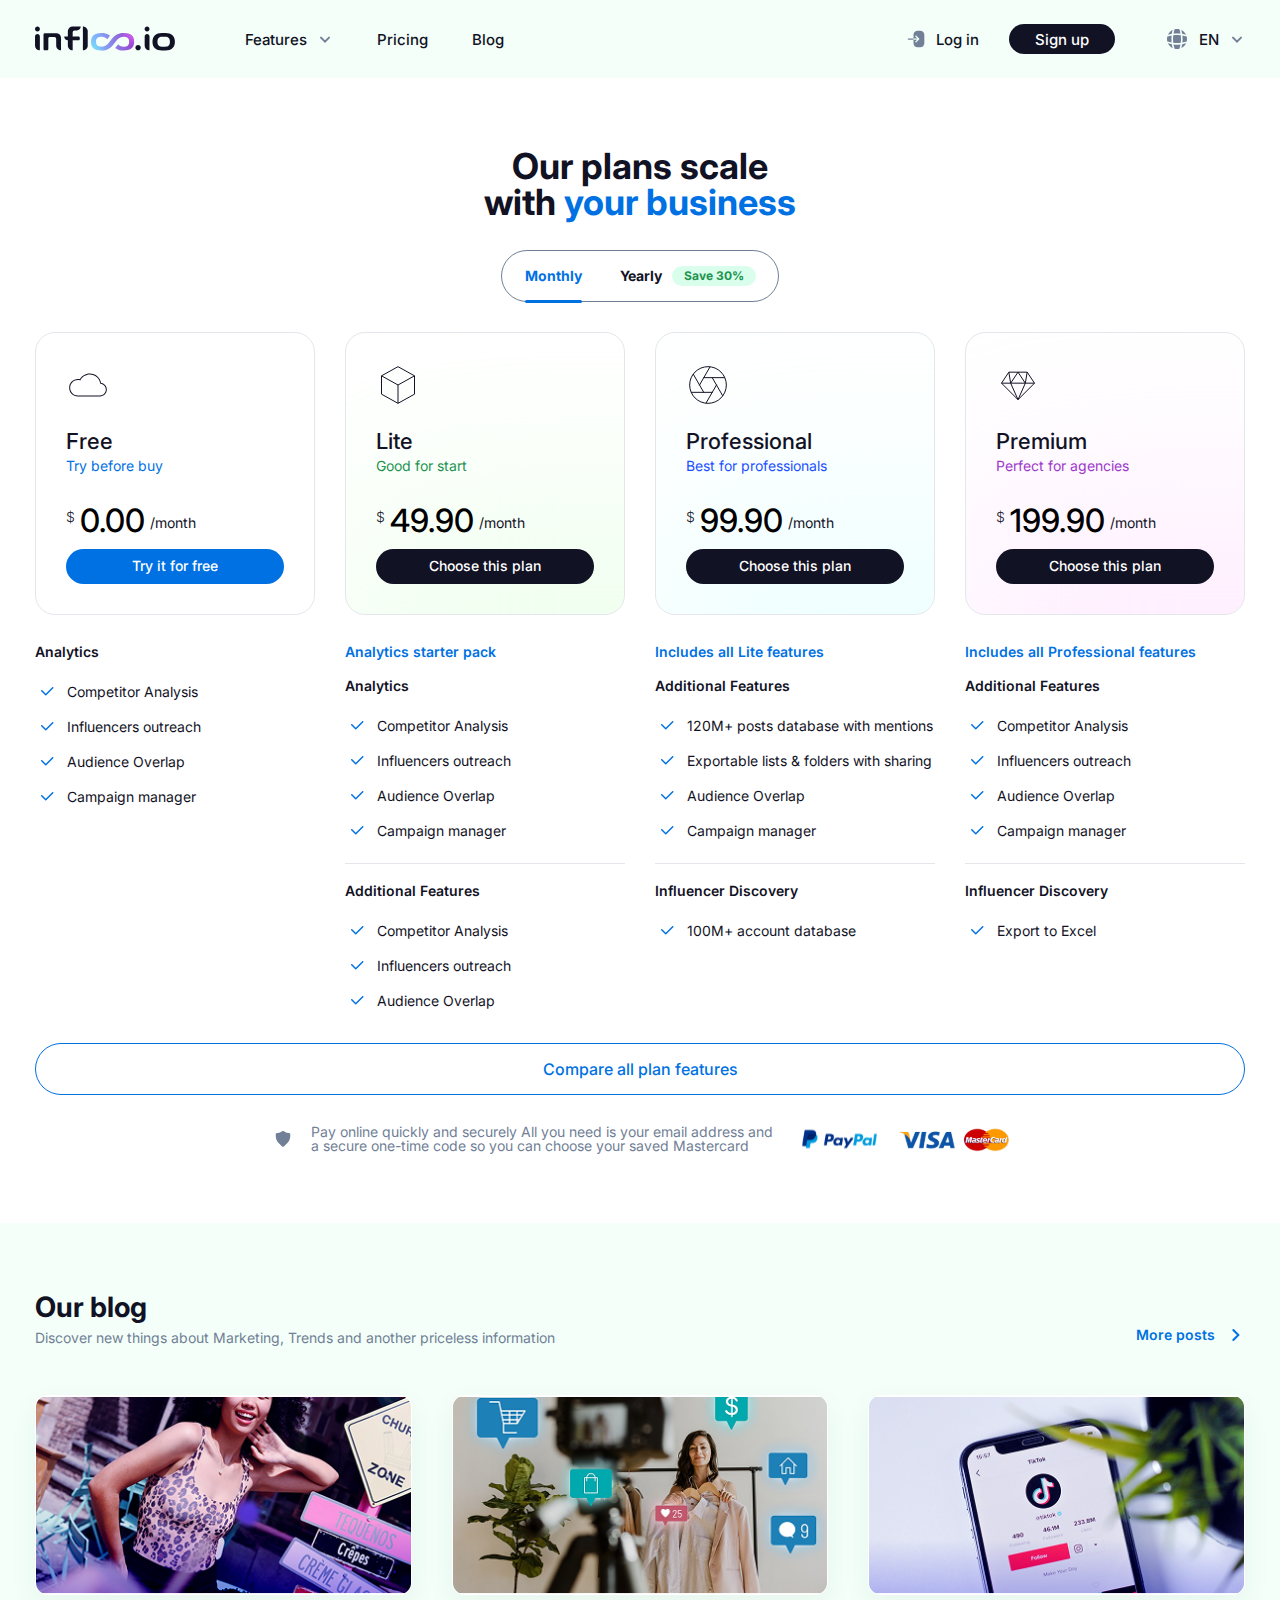
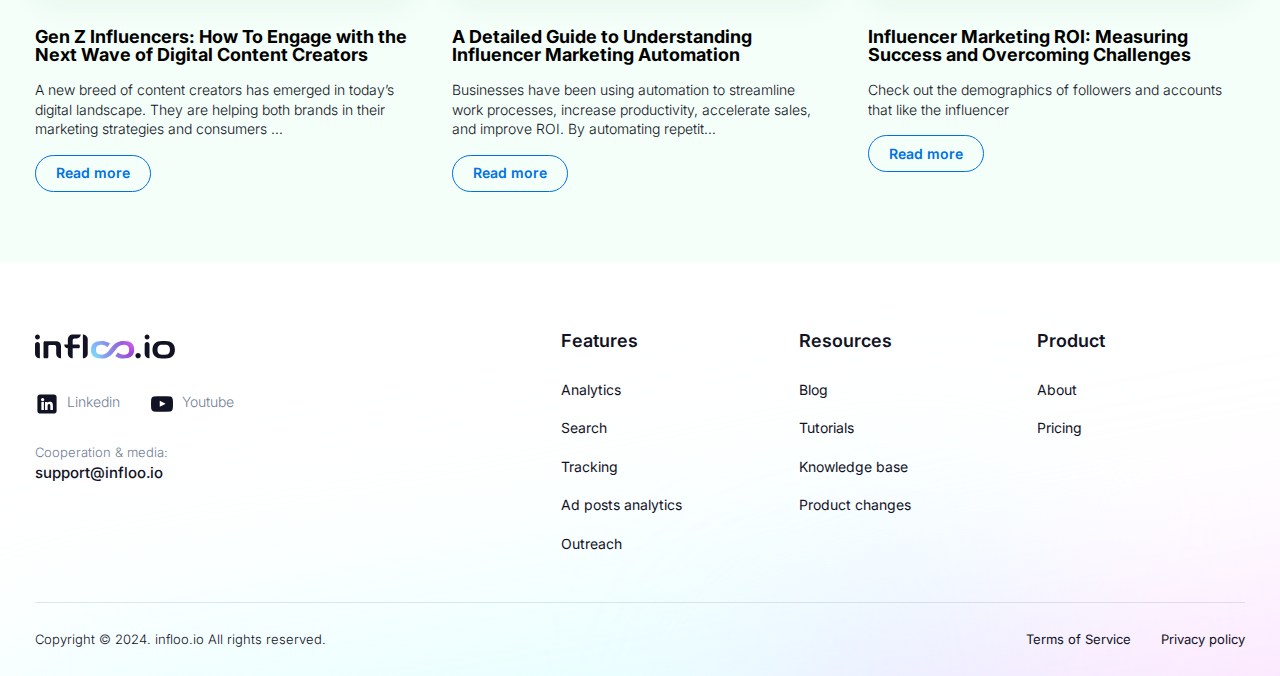
==== index.html @ a16236bd "business section the end" ====
<!DOCTYPE html>
<html lang="ru">
<head>
    <meta charset="UTF-8">
    <meta name="viewport" content="width=device-width, initial-scale=1.0">
    <title>stars</title>
    <!-- Swiper css -->
    <link rel="stylesheet" href="https://cdn.jsdelivr.net/npm/swiper@11/swiper-bundle.min.css" />
    <!-- Swiper css -->
    <!-- favicon -->
    <link rel="icon" href="./assets/images/logo/favicon.svg">
    <!-- favicon -->
    <!-- fonts -->
    <link rel="preconnect" href="https://fonts.googleapis.com">
    <link rel="preconnect" href="https://fonts.gstatic.com" crossorigin>
    <link href="https://fonts.googleapis.com/css2?family=Inter:ital,opsz,wght@0,14..32,100..900;1,14..32,100..900&display=swap" rel="stylesheet">
    <!-- fonts -->
    <!-- css link -->
    <link rel="stylesheet" href="./assets/scss/style.css">
    <!-- css link -->
</head>
<body class="body_in">
    <div class="wrapper">

        <!-- header -->
        <header class="header">
            <div class="container">
                <div class="header_left">
                    <button class="burger">
                        <img src="./assets/images/icons/burger_btn.svg" alt="">
                    </button>
                    <a href="/" class="header_logo">
                        <img src="./assets/images/logo/header_logo.svg" alt="">
                    </a>
                    <ul class="nav_link">
                        <li class="nav_item">
                            <button class="nav_btn">
                                <span>Features</span>
                                <img src="./assets/images/icons/down_icon.svg" alt="">
                                <ul class="nav_content">
                                    <li>
                                        <a href="#">
                                            Ad posts analytics
                                        </a>
                                    </li>
                                    <li>
                                        <a href="#">
                                            Analytics
                                        </a>
                                    </li>
                                    <li>
                                        <a href="#">
                                            Search
                                        </a>
                                    </li>
                                    <li>
                                        <a href="#">
                                            Tracking
                                        </a>
                                    </li>
                                    <li>
                                        <a href="#">
                                            Outreach
                                        </a>
                                    </li>
                                </ul>
                            </button>
                        </li>
                        <li class="nav_item">
                            <a href="#">
                                Pricing
                            </a>
                        </li>
                        <li class="nav_item">
                            <a href="#">
                                Blog
                            </a>
                        </li>
                    </ul>
                </div>
                <div class="header_right">
                    <div class="header_btns">
                        <a href="#">
                            <img src="./assets/images/icons/login.svg" alt="">
                            Log in
                        </a>
                        <a href="#" class="btn_black">
                            Sign up
                        </a>
                    </div>
                    <div class="language-select">
                        <div class="language-select_btn">
                            <img src="./assets/images/icons/global.svg" alt="">
                            <div class="selected-language">
                                En
                            </div>
                            <img class="language_icon" src="./assets/images/icons/down_icon.svg" alt="">
                        </div>
                        <div class="language-options">
                            <div class="language-option" data-lang="PL">PL</div>
                            <div class="language-option" data-lang="EN">EN</div>
                            <div class="language-option" data-lang="DE">DE</div>
                            <div class="language-option" data-lang="IT">IT</div>
                            <div class="language-option" data-lang="SP">SP</div>
                        </div>
                    </div>
                </div>
            </div>
        </header>
        <!-- header -->

        <!-- nav_bg -->
        <div class="nav_bg"></div>
        <!-- nav_bg -->

        <!-- main -->
        <main>

            <!-- business -->
            <section class="business">
                <div class="container">
                    <h3 class="main_title">
                        Our plans scale<br> with <span>your business</span>
                    </h3>
                    <div class="tabs-container">
                        <div class="tabs">
                            <div class="tabs_in">
                                <button class="tab active" data-tab="tab1">
                                    Monthly
                                </button>
                                <button class="tab" data-tab="tab2">
                                    Yearly
                                    <span>
                                        Save 30%
                                    </span>
                                </button>
                            </div>
                        </div>
                        <div class="tab-content active" id="tab1">
                            <div class="business_cards">
                                <div class="business_card">
                                    <div class="business_card_block">
                                        <img class="business_icon" src="./assets/images/icons/business1.svg" alt="">
                                        <div class="business_card_title">
                                            <h3>
                                                Free
                                            </h3>
                                            <span class="blue_text">
                                                Try before buy
                                            </span>
                                        </div>
                                        <h6>
                                            <sup>
                                                $
                                            </sup>
                                            0.00
                                            <sub>
                                                /month
                                            </sub>
                                        </h6>
                                        <a href="#" class="btn_blue">
                                            Try it for free
                                        </a>
                                    </div>
                                    <div class="business_card_list">
                                        <h6>
                                            Analytics
                                        </h6>
                                        <ul>
                                            <li>
                                                <img src="./assets/images/icons/check_icon.svg" alt="">
                                                <span>
                                                    Competitor Analysis
                                                </span>
                                            </li>
                                            <li>
                                                <img src="./assets/images/icons/check_icon.svg" alt="">
                                                <span>
                                                    Influencers outreach
                                                </span>
                                            </li>
                                            <li>
                                                <img src="./assets/images/icons/check_icon.svg" alt="">
                                                <span>
                                                    Audience Overlap
                                                </span>
                                            </li>
                                            <li>
                                                <img src="./assets/images/icons/check_icon.svg" alt="">
                                                <span>
                                                    Campaign manager
                                                </span>
                                            </li>
                                        </ul>
                                    </div>
                                </div>
                                <div class="business_card">
                                    <div class="business_card_block">
                                        <div class="business_card_block_bg green_bg"></div>
                                        <div class="business_card_block_in">
                                            <img class="business_icon business_icon_two" src="./assets/images/icons/business2.svg" alt="">
                                            <div class="business_card_title">
                                                <h3>
                                                    Lite
                                                </h3>
                                                <span class="green_text">
                                                    Good for start
                                                </span>
                                            </div>
                                            <h6>
                                                <sup>
                                                    $
                                                </sup>
                                                49.90
                                                <sub>
                                                    /month
                                                </sub>
                                            </h6>
                                            <a href="#" class="btn_black">
                                                Choose this plan
                                            </a>
                                        </div>
                                    </div>
                                    <div class="business_card_list">
                                        <h5>
                                            Analytics starter pack
                                        </h5>
                                        <h6>
                                            Analytics
                                        </h6>
                                        <ul>
                                            <li>
                                                <img src="./assets/images/icons/check_icon.svg" alt="">
                                                <span>
                                                    Competitor Analysis
                                                </span>
                                            </li>
                                            <li>
                                                <img src="./assets/images/icons/check_icon.svg" alt="">
                                                <span>
                                                    Influencers outreach
                                                </span>
                                            </li>
                                            <li>
                                                <img src="./assets/images/icons/check_icon.svg" alt="">
                                                <span>
                                                    Audience Overlap
                                                </span>
                                            </li>
                                            <li>
                                                <img src="./assets/images/icons/check_icon.svg" alt="">
                                                <span>
                                                    Campaign manager
                                                </span>
                                            </li>
                                        </ul>
                                        <h6 class="list_two">
                                            Additional Features
                                        </h6>
                                        <ul>
                                            <li>
                                                <img src="./assets/images/icons/check_icon.svg" alt="">
                                                <span>
                                                    Competitor Analysis
                                                </span>
                                            </li>
                                            <li>
                                                <img src="./assets/images/icons/check_icon.svg" alt="">
                                                <span>
                                                    Influencers outreach
                                                </span>
                                            </li>
                                            <li>
                                                <img src="./assets/images/icons/check_icon.svg" alt="">
                                                <span>
                                                    Audience Overlap
                                                </span>
                                            </li>
                                        </ul>
                                    </div>
                                </div>
                                <div class="business_card">
                                    <div class="business_card_block">
                                        <div class="business_card_block_bg blue_bg"></div>
                                        <div class="business_card_block_in">
                                            <img class="business_icon business_icon_two" src="./assets/images/icons/business3.svg" alt="">
                                            <div class="business_card_title">
                                                <h3>
                                                    Professional
                                                </h3>
                                                <span class="blue_dark_text">
                                                    Best for professionals
                                                </span>
                                            </div>
                                            <h6>
                                                <sup>
                                                    $
                                                </sup>
                                                99.90
                                                <sub>
                                                    /month
                                                </sub>
                                            </h6>
                                            <a href="#" class="btn_black">
                                                Choose this plan
                                            </a>
                                        </div>
                                    </div>
                                    <div class="business_card_list">
                                        <h5>
                                            Includes all Lite features
                                        </h5>
                                        <h6>
                                            Additional Features
                                        </h6>
                                        <ul>
                                            <li>
                                                <img src="./assets/images/icons/check_icon.svg" alt="">
                                                <span>
                                                    120M+ posts database with mentions
                                                </span>
                                            </li>
                                            <li>
                                                <img src="./assets/images/icons/check_icon.svg" alt="">
                                                <span>
                                                    Exportable lists & folders with sharing
                                                </span>
                                            </li>
                                            <li>
                                                <img src="./assets/images/icons/check_icon.svg" alt="">
                                                <span>
                                                    Audience Overlap
                                                </span>
                                            </li>
                                            <li>
                                                <img src="./assets/images/icons/check_icon.svg" alt="">
                                                <span>
                                                    Campaign manager
                                                </span>
                                            </li>
                                        </ul>
                                        <h6 class="list_two">
                                            Influencer Discovery
                                        </h6>
                                        <ul>
                                            <li>
                                                <img src="./assets/images/icons/check_icon.svg" alt="">
                                                <span>
                                                    100M+ account database
                                                </span>
                                            </li>
                                        </ul>
                                    </div>
                                </div>
                                <div class="business_card">
                                    <div class="business_card_block">
                                        <div class="business_card_block_bg pink_bg"></div>
                                        <div class="business_card_block_in">
                                            <img class="business_icon business_icon_two" src="./assets/images/icons/business4.svg" alt="">
                                            <div class="business_card_title">
                                                <h3>
                                                    Premium
                                                </h3>
                                                <span class="pink_text">
                                                    Perfect for agencies
                                                </span>
                                            </div>
                                            <h6>
                                                <sup>
                                                    $
                                                </sup>
                                                199.90
                                                <sub>
                                                    /month
                                                </sub>
                                            </h6>
                                            <a href="#" class="btn_black">
                                                Choose this plan
                                            </a>
                                        </div>
                                    </div>
                                    <div class="business_card_list">
                                        <h5>
                                            Includes all Professional features
                                        </h5>
                                        <h6>
                                            Additional Features
                                        </h6>
                                        <ul>
                                            <li>
                                                <img src="./assets/images/icons/check_icon.svg" alt="">
                                                <span>
                                                    Competitor Analysis
                                                </span>
                                            </li>
                                            <li>
                                                <img src="./assets/images/icons/check_icon.svg" alt="">
                                                <span>
                                                    Influencers outreach
                                                </span>
                                            </li>
                                            <li>
                                                <img src="./assets/images/icons/check_icon.svg" alt="">
                                                <span>
                                                    Audience Overlap
                                                </span>
                                            </li>
                                            <li>
                                                <img src="./assets/images/icons/check_icon.svg" alt="">
                                                <span>
                                                    Campaign manager
                                                </span>
                                            </li>
                                        </ul>
                                        <h6 class="list_two">
                                            Influencer Discovery
                                        </h6>
                                        <ul>
                                            <li>
                                                <img src="./assets/images/icons/check_icon.svg" alt="">
                                                <span>
                                                    Export to Excel
                                                </span>
                                            </li>
                                        </ul>
                                    </div>
                                </div>
                            </div>
                            <a href="#" class="business_cards_btn">
                                Compare all plan features
                            </a>
                            <div class="business_bottom">
                                <p>
                                    <svg width="24" height="24" viewBox="0 0 24 24" fill="none" xmlns="http://www.w3.org/2000/svg">
                                        <path d="M13.1607 4.40694C12.4466 3.97698 11.5534 3.97698 10.8393 4.40694L10.323 4.71784C9.07029 5.47218 7.66391 5.93507 6.20803 6.07223L5.88275 6.10288C5.24066 6.16337 4.75 6.70243 4.75 7.34736V8.99125C4.75 11.7699 5.87808 14.4294 7.87584 16.3607L11.1312 19.5077C11.6157 19.9761 12.3843 19.9761 12.8688 19.5077L16.1242 16.3607C18.1219 14.4294 19.25 11.7699 19.25 8.99125V7.34736C19.25 6.70243 18.7593 6.16337 18.1172 6.10288L17.792 6.07223C16.3361 5.93507 14.9297 5.47218 13.677 4.71784L13.1607 4.40694Z" fill="#718096"/>
                                    </svg>
                                    Pay online quickly and securely All you need is your email address and  a secure one-time code so you can choose your saved Mastercard
                                </p>
                                <div class="business_logo">
                                    <img src="./assets/images/logo/bank_card1.svg" alt="">
                                    <img src="./assets/images/logo/bank_card2.svg" alt="">
                                </div>
                            </div>
                        </div>
                        <div class="tab-content" id="tab2">
                            <div class="business_cards">
                                <div class="business_card">
                                    <div class="business_card_block">
                                        <img class="business_icon" src="./assets/images/icons/business1.svg" alt="">
                                        <div class="business_card_title">
                                            <h3>
                                                Free
                                            </h3>
                                            <span class="blue_text">
                                                Try before buy
                                            </span>
                                        </div>
                                        <h6>
                                            <sup>
                                                $
                                            </sup>
                                            0.00
                                            <sub>
                                                /month
                                            </sub>
                                        </h6>
                                        <a href="#" class="btn_blue">
                                            Try it for free
                                        </a>
                                    </div>
                                </div>
                                <div class="business_card">
                                    <div class="business_card_block">
                                        <div class="business_card_block_bg green_bg"></div>
                                        <div class="business_card_block_in">
                                            <img class="business_icon business_icon_two" src="./assets/images/icons/business2.svg" alt="">
                                            <div class="business_card_title">
                                                <h3>
                                                    Lite
                                                </h3>
                                                <span class="green_text">
                                                    Good for start
                                                </span>
                                            </div>
                                            <h6>
                                                <sup>
                                                    $
                                                </sup>
                                                49.90
                                                <sub>
                                                    /month
                                                </sub>
                                            </h6>
                                            <a href="#" class="btn_black">
                                                Choose this plan
                                            </a>
                                        </div>
                                    </div>
                                </div>
                                <div class="business_card">
                                    <div class="business_card_block">
                                        <div class="business_card_block_bg blue_bg"></div>
                                        <div class="business_card_block_in">
                                            <img class="business_icon business_icon_two" src="./assets/images/icons/business3.svg" alt="">
                                            <div class="business_card_title">
                                                <h3>
                                                    Professional
                                                </h3>
                                                <span class="blue_dark_text">
                                                    Best for professionals
                                                </span>
                                            </div>
                                            <h6>
                                                <sup>
                                                    $
                                                </sup>
                                                99.90
                                                <sub>
                                                    /month
                                                </sub>
                                            </h6>
                                            <a href="#" class="btn_black">
                                                Choose this plan
                                            </a>
                                        </div>
                                    </div>
                                </div>
                                <div class="business_card">
                                    <div class="business_card_block">
                                        <div class="business_card_block_bg pink_bg"></div>
                                        <div class="business_card_block_in">
                                            <img class="business_icon business_icon_two" src="./assets/images/icons/business4.svg" alt="">
                                            <div class="business_card_title">
                                                <h3>
                                                    Premium
                                                </h3>
                                                <span class="pink_text">
                                                    Perfect for agencies
                                                </span>
                                            </div>
                                            <h6>
                                                <sup>
                                                    $
                                                </sup>
                                                199.90
                                                <sub>
                                                    /month
                                                </sub>
                                            </h6>
                                            <a href="#" class="btn_black">
                                                Choose this plan
                                            </a>
                                        </div>
                                    </div>
                                </div>
                            </div>
                        </div>
                    </div>
                </div>
            </section>
            <!-- business -->

            <!-- news -->
            <section class="news">
                <div class="container">
                    <div class="news_title">
                        <div class="news_title_text">
                            <h3 class="main_title">
                                Our blog
                            </h3>
                            <p>
                                Discover new things about Marketing, Trends and another priceless information
                            </p>
                        </div>
                        <a href="#">
                            More posts
                            <svg width="20" height="20" viewBox="0 0 20 20" fill="none" xmlns="http://www.w3.org/2000/svg">
                                <path d="M8.33325 15L13.3333 10L8.33325 5" stroke="#0071E3" stroke-width="2" stroke-linecap="round"/>
                            </svg>
                        </a>
                    </div>
                    <div class="news_cards">
                        <div class="news_card">
                            <img src="./assets/images/news_1.png" alt="">
                            <h6>
                                Gen Z Influencers: How To Engage with the Next Wave of Digital Content Creators
                            </h6>
                            <p>
                                A new breed of content creators has emerged in today’s digital landscape. They are helping both brands in their marketing strategies and consumers …
                            </p>
                            <a href="#">
                                Read more
                            </a>
                        </div>
                        <div class="news_card">
                            <img src="./assets/images/news_2.png" alt="">
                            <h6>
                                A Detailed Guide to Understanding Influencer Marketing Automation
                            </h6>
                            <p>
                                Businesses have been using automation to streamline work processes, increase productivity, accelerate sales, and improve ROI. By automating repetit…
                            </p>
                            <a href="#">
                                Read more
                            </a>
                        </div>
                        <div class="news_card">
                            <img src="./assets/images/news_3.png" alt="">
                            <h6>
                                Influencer Marketing ROI: Measuring Success and Overcoming Challenges
                            </h6>
                            <p>
                                Check out the demographics of followers and accounts that like the influencer
                            </p>
                            <a href="#">
                                Read more
                            </a>
                        </div>
                    </div>
                </div>
            </section>
            <!-- news -->

        </main>
        <!-- main -->

        <!-- footer -->
        <footer class="footer">
            <div class="container">
                <div class="footer_top">
                    <div class="footer_top_left">
                        <a href="/" class="footer_logo">
                            <img src="./assets/images/logo/header_logo.svg" alt="">
                        </a>
                        <ul class="footer_social">
                            <li>
                                <a href="#">
                                    <img src="./assets/images/logo/linkedin.svg" alt="">
                                    <span>
                                        Linkedin
                                    </span>
                                </a>
                            </li>
                            <li>
                                <a href="#">
                                    <img src="./assets/images/logo/youtube.svg" alt="">
                                    <span>
                                        Youtube
                                    </span>
                                </a>
                            </li>
                        </ul>
                        <span>
                            Cooperation & media:
                        </span>
                        <a href="#">
                            support@infloo.io
                        </a>
                    </div>
                    <div class="footer_top_right">
                        <div class="footer_block">
                            <h6>
                                Features
                            </h6>
                            <ul>
                                <li>
                                    <a href="#">
                                        Analytics
                                    </a>
                                </li>
                                <li>
                                    <a href="#">
                                        Search
                                    </a>
                                </li>
                                <li>
                                    <a href="#">
                                        Tracking
                                    </a>
                                </li>
                                <li>
                                    <a href="#">
                                        Ad posts analytics
                                    </a>
                                </li>
                                <li>
                                    <a href="#">
                                        Outreach
                                    </a>
                                </li>
                            </ul>
                        </div>
                        <div class="footer_block">
                            <h6>
                                Resources
                            </h6>
                            <ul>
                                <li>
                                    <a href="#">
                                        Blog
                                    </a>
                                </li>
                                <li>
                                    <a href="#">
                                        Tutorials
                                    </a>
                                </li>
                                <li>
                                    <a href="#">
                                        Knowledge base
                                    </a>
                                </li>
                                <li>
                                    <a href="#">
                                        Product changes
                                    </a>
                                </li>
                            </ul>
                        </div>
                        <div class="footer_block">
                            <h6>
                                Product
                            </h6>
                            <ul>
                                <li>
                                    <a href="#">
                                        About
                                    </a>
                                </li>
                                <li>
                                    <a href="#">
                                        Pricing
                                    </a>
                                </li>
                            </ul>
                        </div>
                    </div>
                </div>
                <div class="footer_bottom">
                    <span>
                        Copyright © 2024. infloo.io All rights reserved.
                    </span>
                    <div class="footer_bottom_link">
                        <a href="#">
                            Terms of Service
                        </a>
                        <a href="#">
                            Privacy policy
                        </a>
                    </div>
                </div>
            </div>
            <div class="blue_circle"></div>
            <div class="pink_circle"></div>
        </footer>
        <!-- footer -->
    </div>

    <!-- bootstrap -->
    <script src="./assets/scripts/bootstrap.js"></script>
    <!-- bootstrap -->
    <!-- Swiper js -->
    <script src="https://cdn.jsdelivr.net/npm/swiper@11/swiper-bundle.min.js" defer></script>
    <!-- Swiper js -->
    <!-- js file -->
    <script src="./assets/scripts/main.js" defer></script>
    <!-- js file -->
</body>
</html>
---- assets/scss/style.css ----
/*! normalize.css v8.0.1 | MIT License | github.com/necolas/normalize.css */
/* Document
   ========================================================================== */
/**
 * 1. Correct the line height in all browsers.
 * 2. Prevent adjustments of font size after orientation changes in iOS.
 */
html {
  line-height: 1.15; /* 1 */
  -webkit-text-size-adjust: 100%; /* 2 */
}

/* Sections
   ========================================================================== */
/**
 * Remove the margin in all browsers.
 */
body {
  margin: 0;
}

/**
 * Render the `main` element consistently in IE.
 */
main {
  display: block;
}

/**
 * Correct the font size and margin on `h1` elements within `section` and
 * `article` contexts in Chrome, Firefox, and Safari.
 */
h1 {
  font-size: 2em;
}

/* Grouping content
   ========================================================================== */
/**
 * 1. Add the correct box sizing in Firefox.
 * 2. Show the overflow in Edge and IE.
 */
hr {
  box-sizing: content-box; /* 1 */
  height: 0; /* 1 */
  overflow: visible; /* 2 */
}

/**
 * 1. Correct the inheritance and scaling of font size in all browsers.
 * 2. Correct the odd `em` font sizing in all browsers.
 */
pre {
  font-family: monospace, monospace; /* 1 */
  font-size: 1em; /* 2 */
}

/* Text-level semantics
   ========================================================================== */
/**
 * Remove the gray background on active links in IE 10.
 */
a {
  background-color: transparent;
}

/**
 * 1. Remove the bottom border in Chrome 57-
 * 2. Add the correct text decoration in Chrome, Edge, IE, Opera, and Safari.
 */
abbr[title] {
  border-bottom: none; /* 1 */
  text-decoration: underline; /* 2 */
  -webkit-text-decoration: underline dotted;
          text-decoration: underline dotted; /* 2 */
}

/**
 * Add the correct font weight in Chrome, Edge, and Safari.
 */
b,
strong {
  font-weight: bolder;
}

/**
 * 1. Correct the inheritance and scaling of font size in all browsers.
 * 2. Correct the odd `em` font sizing in all browsers.
 */
code,
kbd,
samp {
  font-family: monospace, monospace; /* 1 */
  font-size: 1em; /* 2 */
}

/**
 * Add the correct font size in all browsers.
 */
small {
  font-size: 80%;
}

/**
 * Prevent `sub` and `sup` elements from affecting the line height in
 * all browsers.
 */
sub,
sup {
  font-size: 75%;
  line-height: 0;
  position: relative;
  vertical-align: baseline;
}

sub {
  bottom: -0.25em;
}

sup {
  top: -0.5em;
}

/* Embedded content
   ========================================================================== */
/**
 * Remove the border on images inside links in IE 10.
 */
img {
  border-style: none;
}

/* Forms
   ========================================================================== */
/**
 * 1. Change the font styles in all browsers.
 * 2. Remove the margin in Firefox and Safari.
 */
button,
input,
optgroup,
select,
textarea {
  font-family: inherit; /* 1 */
  font-size: 100%; /* 1 */
  line-height: 1.15; /* 1 */
  margin: 0; /* 2 */
}

/**
 * Show the overflow in IE.
 * 1. Show the overflow in Edge.
 */
button,
input { /* 1 */
  overflow: visible;
}

/**
 * Remove the inheritance of text transform in Edge, Firefox, and IE.
 * 1. Remove the inheritance of text transform in Firefox.
 */
button,
select { /* 1 */
  text-transform: none;
}

/**
 * Correct the inability to style clickable types in iOS and Safari.
 */
button,
[type=button],
[type=reset],
[type=submit] {
  -webkit-appearance: button;
}

/**
 * Remove the inner border and padding in Firefox.
 */
button::-moz-focus-inner,
[type=button]::-moz-focus-inner,
[type=reset]::-moz-focus-inner,
[type=submit]::-moz-focus-inner {
  border-style: none;
  padding: 0;
}

/**
 * Restore the focus styles unset by the previous rule.
 */
button:-moz-focusring,
[type=button]:-moz-focusring,
[type=reset]:-moz-focusring,
[type=submit]:-moz-focusring {
  outline: 1px dotted ButtonText;
}

/**
 * Correct the padding in Firefox.
 */
fieldset {
  padding: 0.35em 0.75em 0.625em;
}

/**
 * 1. Correct the text wrapping in Edge and IE.
 * 2. Correct the color inheritance from `fieldset` elements in IE.
 * 3. Remove the padding so developers are not caught out when they zero out
 *    `fieldset` elements in all browsers.
 */
legend {
  box-sizing: border-box; /* 1 */
  color: inherit; /* 2 */
  display: table; /* 1 */
  max-width: 100%; /* 1 */
  padding: 0; /* 3 */
  white-space: normal; /* 1 */
}

/**
 * Add the correct vertical alignment in Chrome, Firefox, and Opera.
 */
progress {
  vertical-align: baseline;
}

/**
 * Remove the default vertical scrollbar in IE 10+.
 */
textarea {
  overflow: auto;
}

/**
 * 1. Add the correct box sizing in IE 10.
 * 2. Remove the padding in IE 10.
 */
[type=checkbox],
[type=radio] {
  box-sizing: border-box; /* 1 */
  padding: 0; /* 2 */
}

/**
 * Correct the cursor style of increment and decrement buttons in Chrome.
 */
[type=number]::-webkit-inner-spin-button,
[type=number]::-webkit-outer-spin-button {
  height: auto;
}

/**
 * 1. Correct the odd appearance in Chrome and Safari.
 * 2. Correct the outline style in Safari.
 */
[type=search] {
  -webkit-appearance: textfield; /* 1 */
  outline-offset: -2px; /* 2 */
}

/**
 * Remove the inner padding in Chrome and Safari on macOS.
 */
[type=search]::-webkit-search-decoration {
  -webkit-appearance: none;
}

/**
 * 1. Correct the inability to style clickable types in iOS and Safari.
 * 2. Change font properties to `inherit` in Safari.
 */
::-webkit-file-upload-button {
  -webkit-appearance: button; /* 1 */
  font: inherit; /* 2 */
}

/* Interactive
   ========================================================================== */
/*
 * Add the correct display in Edge, IE 10+, and Firefox.
 */
details {
  display: block;
}

/*
 * Add the correct display in all browsers.
 */
summary {
  display: list-item;
}

/* Misc
   ========================================================================== */
/**
 * Add the correct display in IE 10+.
 */
template {
  display: none;
}

/**
 * Add the correct display in IE 10.
 */
[hidden] {
  display: none;
}

.grid-container {
  display: grid;
  grid-template-columns: repeat(4, 1fr);
  gap: 30px;
}
@media (max-width: 1300px) {
  .grid-container {
    grid-template-columns: repeat(3, 1fr);
  }
}
@media (max-width: 993px) {
  .grid-container {
    grid-template-columns: repeat(2, 1fr);
    gap: 20px;
  }
}
@media (max-width: 520px) {
  .grid-container {
    grid-template-columns: 1fr;
  }
}

* {
  margin: 0;
  padding: 0;
  box-sizing: border-box;
  list-style: none;
}

a {
  text-decoration: none;
  color: inherit;
  display: inline-block;
}

img {
  max-width: 100%;
}

span, label {
  display: inline-block;
}

html {
  scroll-behavior: smooth;
}

body {
  font-family: "Inter", serif;
  font-style: normal;
  font-display: swap;
  background: #F3FFF8;
}

.body_in.active {
  overflow: hidden;
}

input, textarea {
  outline: none;
  border: 0;
  background: transparent;
}

button {
  border: none;
  cursor: pointer;
  background: transparent;
  outline: 0;
}

address {
  font-style: normal;
}

.wrapper {
  width: 100%;
  overflow: hidden;
}

ul, ol, dl {
  list-style: none;
  padding: 0;
  margin: 0;
}

p, h1, h2, h3, h4, h5, h6 {
  padding: 0;
  margin: 0;
}

.container {
  max-width: 1250px;
  margin: 0 auto;
}
@media (max-width: 1280px) {
  .container {
    padding: 0 20px;
  }
}

.breadcrumb {
  display: flex;
  align-items: center;
  justify-content: center;
  gap: 16px;
  margin: 60px 0 48px 0;
}
@media (max-width: 1024px) {
  .breadcrumb {
    margin: 32px 0;
  }
}
.breadcrumb a,
.breadcrumb span,
.breadcrumb li {
  font-weight: 510;
  font-size: 16px;
  line-height: 22px;
  letter-spacing: -0.2px;
  color: #121225;
}
.breadcrumb li {
  display: flex;
  align-items: center;
  justify-content: center;
}
.breadcrumb span {
  color: #121225;
}
.breadcrumb li {
  color: #121225;
}

.main_title {
  font-weight: 700;
  font-size: 28px;
  line-height: 100%;
  color: #121225;
}
@media (max-width: 1024px) {
  .main_title {
    font-size: 17px;
    line-height: 120%;
  }
}

.section_title {
  font-weight: 590;
  font-size: 48px;
  line-height: 57.6px;
  color: #121225;
}
@media (max-width: 1024px) {
  .section_title {
    font-size: 36px;
    line-height: 44px;
  }
}

.language-select {
  position: relative;
  display: inline-block;
}
.language-select .selected-language {
  cursor: pointer;
  font-weight: 500;
  font-size: 15px;
  line-height: 100%;
  color: #121225;
  text-transform: uppercase;
}
@media (max-width: 1024px) {
  .language-select .selected-language {
    font-size: 13px;
  }
}
.language-select .language-select_btn {
  display: flex;
  align-items: center;
  gap: 10px;
  cursor: pointer;
}
@media (max-width: 1024px) {
  .language-select .language-select_btn .language_icon {
    display: none;
  }
}
.language-select .language-select_btn:hover .selected-language {
  color: #0071E3;
}
.language-select .language-options {
  display: none;
  position: absolute;
  background: #FFFFFF;
  width: 100%;
  box-shadow: 0px 10px 30px 0px rgba(42, 71, 54, 0.0509803922);
  z-index: 1;
  border-radius: 16px;
  padding: 16px 10px;
  align-items: center;
  flex-direction: column;
  gap: 10px;
}
@media (max-width: 1024px) {
  .language-select .language-options {
    gap: 5px;
    padding: 5px;
  }
}
.language-select .language-options .language-option {
  text-transform: uppercase;
  width: 61px;
  height: 30px;
  display: flex;
  align-items: center;
  justify-content: center;
  border-radius: 6px;
  text-align: center;
  cursor: pointer;
  font-weight: 400;
  font-size: 14px;
  line-height: 18px;
  color: #121225;
  transition: 0.2s ease;
}
.language-select .language-options .language-option:hover {
  background: rgba(0, 113, 227, 0.1);
}
.language-select .show {
  display: flex;
}

.btn_black {
  font-weight: 500;
  font-size: 14px;
  line-height: 100%;
  letter-spacing: -2%;
  background: #121225;
  padding: 7.5px 26px;
  border-radius: 100px;
  color: #FFFFFF;
}

.section_bottom {
  margin-bottom: 120px;
}
@media (max-width: 1024px) {
  .section_bottom {
    margin-bottom: 60px;
  }
}

.tab-content {
  display: none;
}

.tab-content.active {
  display: block;
}

.header {
  padding: 24px 0;
}
@media (max-width: 1024px) {
  .header {
    padding: 14px 0;
  }
}
.header .container {
  display: flex;
  align-items: center;
  justify-content: space-between;
  position: relative;
}
@media (max-width: 1024px) {
  .header .container {
    gap: 145px;
  }
}
.header .burger {
  display: none;
}
@media (max-width: 1024px) {
  .header .burger {
    display: flex;
  }
}
.header_logo {
  width: 140px;
  height: 26px;
  display: flex;
  align-items: center;
  flex-shrink: 0;
}
@media (max-width: 1024px) {
  .header_logo {
    width: 127px;
    height: 22px;
    position: absolute;
    left: 0;
    right: 0;
    margin: auto;
  }
}
.header_left {
  display: flex;
  align-items: center;
  gap: 70px;
}
.header_right {
  display: flex;
  align-items: center;
  gap: 50px;
}
.header .nav_link {
  display: flex;
  align-items: center;
  gap: 44px;
}
@media (max-width: 1024px) {
  .header .nav_link {
    display: none;
  }
}
.header .nav_link a,
.header .nav_link button {
  font-weight: 500;
  font-size: 15px;
  line-height: 100%;
  color: #121225;
  transition: 0.2s ease;
  display: flex;
  align-items: center;
  gap: 10px;
}
.header .nav_link a:hover,
.header .nav_link button:hover {
  color: #0071E3;
}
.header .nav_link .nav_btn {
  position: relative;
}
.header .nav_link .nav_content {
  width: 220px;
  position: absolute;
  top: calc(100% + 11px);
  z-index: 2;
  border-radius: 16px;
  padding: 16px 10px;
  background: #FFFFFF;
  display: none;
  flex-direction: column;
  gap: 10px;
  overflow: hidden;
}
.header .nav_link .nav_content a {
  padding: 6px 10px;
  border-radius: 6px;
  font-weight: 400;
  font-size: 14px;
  line-height: 18px;
  color: #121225;
  transition: 0.2s ease;
}
.header .nav_link .nav_content a:hover {
  background: rgba(0, 113, 227, 0.1);
}
.header_btns {
  display: flex;
  align-items: center;
  gap: 30px;
}
@media (max-width: 1024px) {
  .header_btns {
    display: none;
  }
}
.header_btns a {
  display: flex;
  align-items: center;
  gap: 10px;
  font-weight: 500;
  font-size: 15px;
  line-height: 100%;
  color: #121225;
}
.header_btns .btn_black {
  color: #FFFFFF;
}

.main_header {
  width: 100%;
  z-index: 2;
  background: #FFFFFF;
}

.business {
  padding: 70px 0;
  background: #FFFFFF;
}
@media (max-width: 768px) {
  .business {
    padding: 30px 0;
  }
}
.business .main_title {
  margin-bottom: 30px;
  text-align: center;
  font-size: 36px;
}
@media (max-width: 768px) {
  .business .main_title {
    font-size: 17px;
    line-height: 120%;
    margin-bottom: 20px;
  }
}
.business .main_title span {
  color: #0071E3;
}
.business .tabs {
  padding: 14px 24px;
  margin: 0 auto;
  max-width: 278px;
  height: 52px;
  border: 1px solid #718096;
  border-radius: 99px;
  display: flex;
  align-items: center;
  justify-content: center;
}
@media (max-width: 768px) {
  .business .tabs {
    padding: 14px;
    border-radius: 26px;
    height: 89px;
    flex-direction: column;
  }
}
@media (max-width: 640px) {
  .business .tabs {
    max-width: 100%;
  }
}
.business .tabs_in {
  display: flex;
  align-items: center;
  justify-content: center;
  gap: 38px;
  position: relative;
}
@media (max-width: 768px) {
  .business .tabs_in {
    flex-direction: column;
    gap: 20px;
    width: 100%;
  }
}
.business .tabs_in::before {
  display: none;
  content: "";
  position: absolute;
  height: 1px;
  width: calc(100% + 28px);
  background: #718096;
}
@media (max-width: 768px) {
  .business .tabs_in::before {
    display: flex;
  }
}
.business .tabs .tab {
  font-weight: 700;
  font-size: 14px;
  line-height: 100%;
  color: #121225;
  height: 20px;
  display: flex;
  align-items: center;
  gap: 10px;
  position: relative;
}
.business .tabs .tab.active {
  color: #0071E3;
}
.business .tabs .tab.active::before {
  content: "";
  position: absolute;
  bottom: -17px;
  width: 100%;
  height: 3px;
  border-radius: 99px;
  background: #0071E3;
}
@media (max-width: 768px) {
  .business .tabs .tab.active::before {
    display: none;
  }
}
.business .tabs .tab span {
  font-weight: 700;
  font-size: 12px;
  line-height: 100%;
  padding: 4px 12px;
  border-radius: 99px;
  background: rgb(217, 254, 236);
  color: #21934F;
  white-space: nowrap;
}
.business_cards {
  display: grid;
  grid-template-columns: repeat(4, 1fr);
  gap: 30px;
  margin-top: 30px;
}
@media (max-width: 1024px) {
  .business_cards {
    gap: 10px;
    grid-template-columns: repeat(2, 1fr);
  }
}
@media (max-width: 640px) {
  .business_cards {
    grid-template-columns: repeat(1, 1fr);
  }
}
.business_cards_btn {
  margin: 30px 0;
  font-weight: 500;
  font-size: 16px;
  line-height: 100%;
  letter-spacing: -2%;
  color: #0071E3;
  border-radius: 99px;
  border: 1px solid #0071E3;
  height: 52px;
  display: flex;
  align-items: center;
  justify-content: center;
}
@media (max-width: 768px) {
  .business_cards_btn {
    margin: 20px 0;
    font-size: 13px;
    height: 38px;
  }
}
.business_card_block {
  padding: 30px;
  border-radius: 20px;
  border: 1px solid rgba(113, 128, 150, 0.2);
  position: relative;
  overflow: hidden;
}
@media (max-width: 768px) {
  .business_card_block {
    padding: 16px;
  }
}
.business_card_block_in {
  position: relative;
  z-index: 2;
}
.business_card_block_bg {
  position: absolute;
  width: 531px;
  height: 405px;
  filter: blur(100px);
  right: -243px;
  bottom: -286px;
}
.business_card_block .green_bg {
  background: rgba(215, 255, 212, 0.4);
}
.business_card_block .blue_bg {
  background: rgba(212, 254, 255, 0.4);
}
.business_card_block .pink_bg {
  background: rgba(254, 212, 255, 0.4);
}
.business_card_block .business_icon {
  width: 44px;
  height: 44px;
}
@media (max-width: 768px) {
  .business_card_block .business_icon {
    position: absolute;
    top: 16px;
    right: 16px;
  }
}
@media (max-width: 768px) {
  .business_card_block .business_icon_two {
    position: absolute;
    top: 0;
    right: 0;
  }
}
.business_card_block h3 {
  margin: 20px 0 4px 0;
  font-weight: 500;
  font-size: 22px;
  line-height: 100%;
  color: #121225;
}
@media (max-width: 768px) {
  .business_card_block h3 {
    margin: 0 0 4px 0;
  }
}
.business_card_block span {
  font-weight: 400;
  font-size: 14px;
  line-height: 100%;
}
.business_card_block span.blue_text {
  color: #0071E3;
}
.business_card_block span.green_text {
  color: #21934F;
}
.business_card_block span.blue_dark_text {
  color: #1C51FF;
}
.business_card_block span.pink_text {
  color: #9C38CB;
}
.business_card_block h6 {
  font-weight: 500;
  font-size: 32px;
  line-height: 100%;
  -moz-column-rule-color: #121225;
       column-rule-color: #121225;
  display: flex;
  gap: 5px;
  margin: 30px 0 12px 0;
}
.business_card_block h6 sup {
  font-weight: 300;
  font-size: 14px;
  line-height: 28px;
  color: #121225;
  transform: translateY(5px);
}
.business_card_block h6 sub {
  font-weight: 400;
  font-size: 14px;
  line-height: 29px;
  color: #121225;
}
.business_card_block a {
  display: flex;
  align-items: center;
  justify-content: center;
  text-align: center;
  width: 100%;
  font-weight: 500;
  font-size: 14px;
  line-height: 100%;
  letter-spacing: -2%;
  color: #FFFFFF;
  padding: 10.5px;
  border-radius: 100px;
}
.business_card_block a.btn_blue {
  background: #0071E3;
}
.business_card_list {
  margin-top: 30px;
}
@media (max-width: 1024px) {
  .business_card_list {
    display: none;
  }
}
.business_card_list h5 {
  font-weight: 600;
  font-size: 14px;
  line-height: 100%;
  color: #0071E3;
  margin-bottom: 20px;
}
.business_card_list h6 {
  font-weight: 600;
  font-size: 14px;
  line-height: 100%;
  color: #121225;
  margin-bottom: 20px;
}
.business_card_list .list_two {
  padding-top: 20px;
  margin-top: 20px;
  border-top: 1px solid rgba(113, 128, 150, 0.2);
}
.business_card_list ul {
  display: flex;
  flex-direction: column;
  gap: 10px;
}
.business_card_list ul li {
  display: flex;
  align-items: center;
  gap: 8px;
}
.business_card_list ul li img {
  display: flex;
  align-items: center;
  flex-shrink: 0;
}
.business_card_list ul li span {
  font-weight: 400;
  font-size: 14px;
  line-height: 15px;
  color: #121225;
}
.business_bottom {
  display: flex;
  align-items: center;
  justify-content: center;
  gap: 20px;
}
@media (max-width: 1024px) {
  .business_bottom {
    flex-direction: column;
  }
}
.business_bottom p {
  font-weight: 400;
  font-size: 14px;
  line-height: 100%;
  color: #718096;
  max-width: 509px;
  display: flex;
  align-items: center;
  gap: 16px;
}
@media (max-width: 1024px) {
  .business_bottom p {
    font-size: 13px;
    align-items: start;
  }
}
.business_bottom p svg {
  display: flex;
  align-items: center;
  flex-shrink: 0;
}
.business_logo {
  display: flex;
  align-items: center;
  gap: 20px;
}

.news {
  padding: 70px 0;
}
@media (max-width: 768px) {
  .news {
    padding: 30px 0 50px 0;
  }
}
.news_title {
  margin-bottom: 50px;
  display: flex;
  align-items: end;
  justify-content: space-between;
  gap: 20px;
}
@media (max-width: 768px) {
  .news_title {
    margin-bottom: 20px;
    text-align: center;
  }
}
@media (max-width: 768px) {
  .news_title_text {
    width: 100%;
    display: flex;
    flex-direction: column;
    align-items: center;
  }
}
.news_title p {
  font-weight: 400;
  font-size: 14px;
  line-height: 100%;
  color: #718096;
  margin-top: 10px;
}
@media (max-width: 768px) {
  .news_title p {
    font-size: 13px;
  }
}
.news_title a {
  font-weight: 600;
  font-size: 14px;
  line-height: 100%;
  letter-spacing: -2%;
  color: #0071E3;
  display: flex;
  align-items: center;
  gap: 10px;
}
@media (max-width: 768px) {
  .news_title a {
    display: none;
  }
}
.news_cards {
  display: grid;
  grid-template-columns: repeat(3, 1fr);
  gap: 40px;
}
@media (max-width: 1024px) {
  .news_cards {
    gap: 20px;
  }
}
@media (max-width: 768px) {
  .news_cards {
    grid-template-columns: repeat(2, 1fr);
  }
}
@media (max-width: 640px) {
  .news_cards {
    grid-template-columns: repeat(1, 1fr);
  }
}
.news_card img {
  border: 1px solid #FFFFFF;
  border-radius: 12px;
  width: 100%;
  height: 200px;
  -o-object-fit: cover;
     object-fit: cover;
  box-shadow: 0px 10px 30px 0px rgba(42, 71, 54, 0.0509803922);
}
@media (max-width: 480px) {
  .news_card img {
    height: 164px;
  }
}
.news_card h6 {
  font-weight: 700;
  font-size: 18px;
  line-height: 100%;
  margin: 30px 0 16px 0;
}
@media (max-width: 768px) {
  .news_card h6 {
    margin: 16px 0;
    font-size: 14px;
  }
}
.news_card p {
  font-weight: 300;
  font-size: 14px;
  line-height: 140%;
  color: #121225;
  margin-bottom: 16px;
  display: -webkit-box;
  -webkit-line-clamp: 3;
  -webkit-box-orient: vertical;
  overflow: hidden;
  text-overflow: ellipsis;
}
@media (max-width: 768px) {
  .news_card p {
    font-size: 13px;
    line-height: 140%;
  }
}
.news_card a {
  font-weight: 600;
  font-size: 14px;
  line-height: 100%;
  letter-spacing: -2%;
  color: #0071E3;
  padding: 10.5px 20px;
  border-radius: 99px;
  border: 1px solid #0071E3;
}
@media (max-width: 768px) {
  .news_card a {
    font-size: 13px;
    padding: 11px 20px;
  }
}

.footer {
  overflow: hidden;
  background: #FFFFFF;
  position: relative;
}
.footer .blue_circle {
  position: absolute;
  bottom: -616.18px;
  left: 0;
  width: 1083px;
  height: 681px;
  filter: blur(100px);
  -webkit-backdrop-filter: blur(200px);
  background: rgba(212, 254, 255, 0.6);
  transform: rotate(-9.55deg);
}
@media (max-width: 1024px) {
  .footer .blue_circle {
    width: 478px;
    height: 301px;
    left: -221px;
    bottom: -232px;
  }
}
.footer .pink_circle {
  position: absolute;
  bottom: -438.98px;
  left: 798px;
  width: 811px;
  height: 511px;
  filter: blur(100px);
  -webkit-backdrop-filter: blur(200px);
  background: rgba(249, 212, 255, 0.6);
  transform: rotate(-9.55deg);
}
@media (max-width: 1024px) {
  .footer .pink_circle {
    width: 358px;
    height: 225px;
    left: auto;
    right: -162px;
    bottom: -153px;
  }
}
.footer_logo {
  width: 140px;
  height: 30px;
  display: flex;
  align-items: center;
  flex-shrink: 0;
  margin-bottom: 30px;
}
@media (max-width: 1024px) {
  .footer_logo {
    width: 140px;
    height: 26px;
    margin-bottom: 20px;
  }
}
.footer_social {
  display: flex;
  align-items: center;
  gap: 30px;
  margin-bottom: 30px;
}
@media (max-width: 1024px) {
  .footer_social {
    margin-bottom: 20px;
  }
}
.footer_social a {
  display: flex;
  align-items: center;
  gap: 8px;
}
.footer_social a span {
  font-weight: 300;
  font-size: 14px;
  line-height: 100%;
  color: #718096;
}
.footer_top {
  position: relative;
  z-index: 2;
  padding: 70px 0 50px 0;
  display: flex;
  align-items: start;
  justify-content: space-between;
  gap: 30px;
}
@media (max-width: 768px) {
  .footer_top {
    padding: 30px 0;
    flex-direction: column;
  }
}
.footer_top_left span {
  font-weight: 300;
  font-size: 13px;
  line-height: 100%;
  color: #718096;
  margin-bottom: 4px;
  display: block;
}
.footer_top_left a {
  font-weight: 500;
  font-size: 15px;
  line-height: 100%;
  color: #121225;
}
.footer_top_right {
  display: grid;
  grid-template-columns: repeat(3, 1fr);
  gap: 104px;
}
@media (max-width: 1280px) {
  .footer_top_right {
    gap: 30px;
  }
}
@media (max-width: 768px) {
  .footer_top_right {
    width: 100%;
  }
}
@media (max-width: 640px) {
  .footer_top_right {
    grid-template-columns: repeat(2, 1fr);
  }
}
.footer_block {
  width: 208px;
}
@media (max-width: 1024px) {
  .footer_block {
    width: 150px;
  }
}
@media (max-width: 768px) {
  .footer_block {
    width: auto;
  }
}
.footer_block h6 {
  font-weight: 600;
  font-size: 18px;
  line-height: 100%;
  color: #121225;
  margin-bottom: 30px;
}
@media (max-width: 768px) {
  .footer_block h6 {
    font-size: 17px;
    margin-bottom: 16px;
  }
}
.footer_block ul {
  display: flex;
  flex-direction: column;
  gap: 20px;
}
.footer_block ul a {
  font-weight: 400;
  font-size: 14px;
  line-height: 100%;
  color: #121225;
}
.footer_bottom {
  position: relative;
  z-index: 2;
  border-top: 1px solid rgba(113, 128, 150, 0.2);
  padding: 30px 0;
  display: flex;
  align-items: center;
  justify-content: space-between;
  gap: 16px;
}
@media (max-width: 1024px) {
  .footer_bottom {
    padding: 20px 0;
  }
}
@media (max-width: 768px) {
  .footer_bottom {
    flex-direction: column-reverse;
  }
}
@media (max-width: 640px) {
  .footer_bottom {
    align-items: start;
  }
}
.footer_bottom_link {
  display: flex;
  align-items: center;
  gap: 30px;
}
.footer_bottom span {
  font-weight: 300;
  font-size: 13px;
  line-height: 100%;
  color: #121225;
}
.footer_bottom a {
  font-weight: 400;
  font-size: 13px;
  line-height: 100%;
  color: #121225;
}/*# sourceMappingURL=style.css.map */
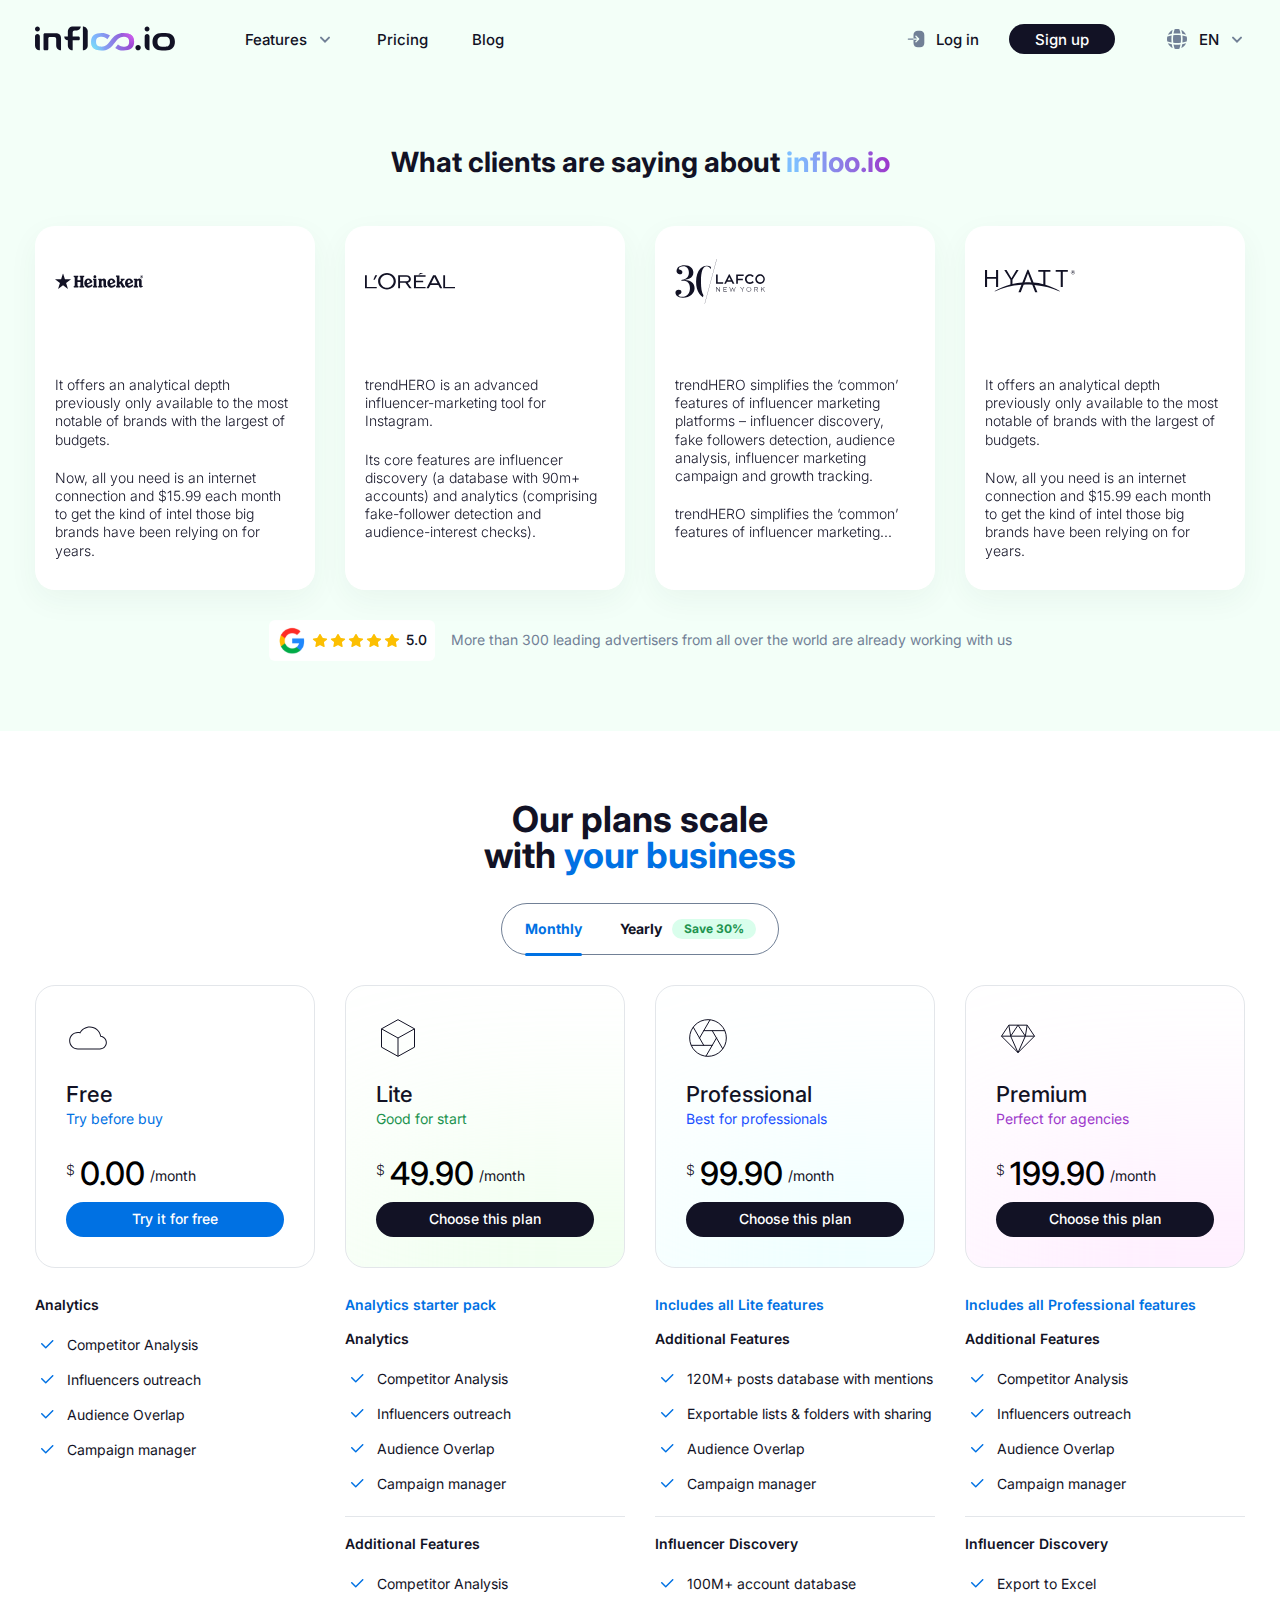
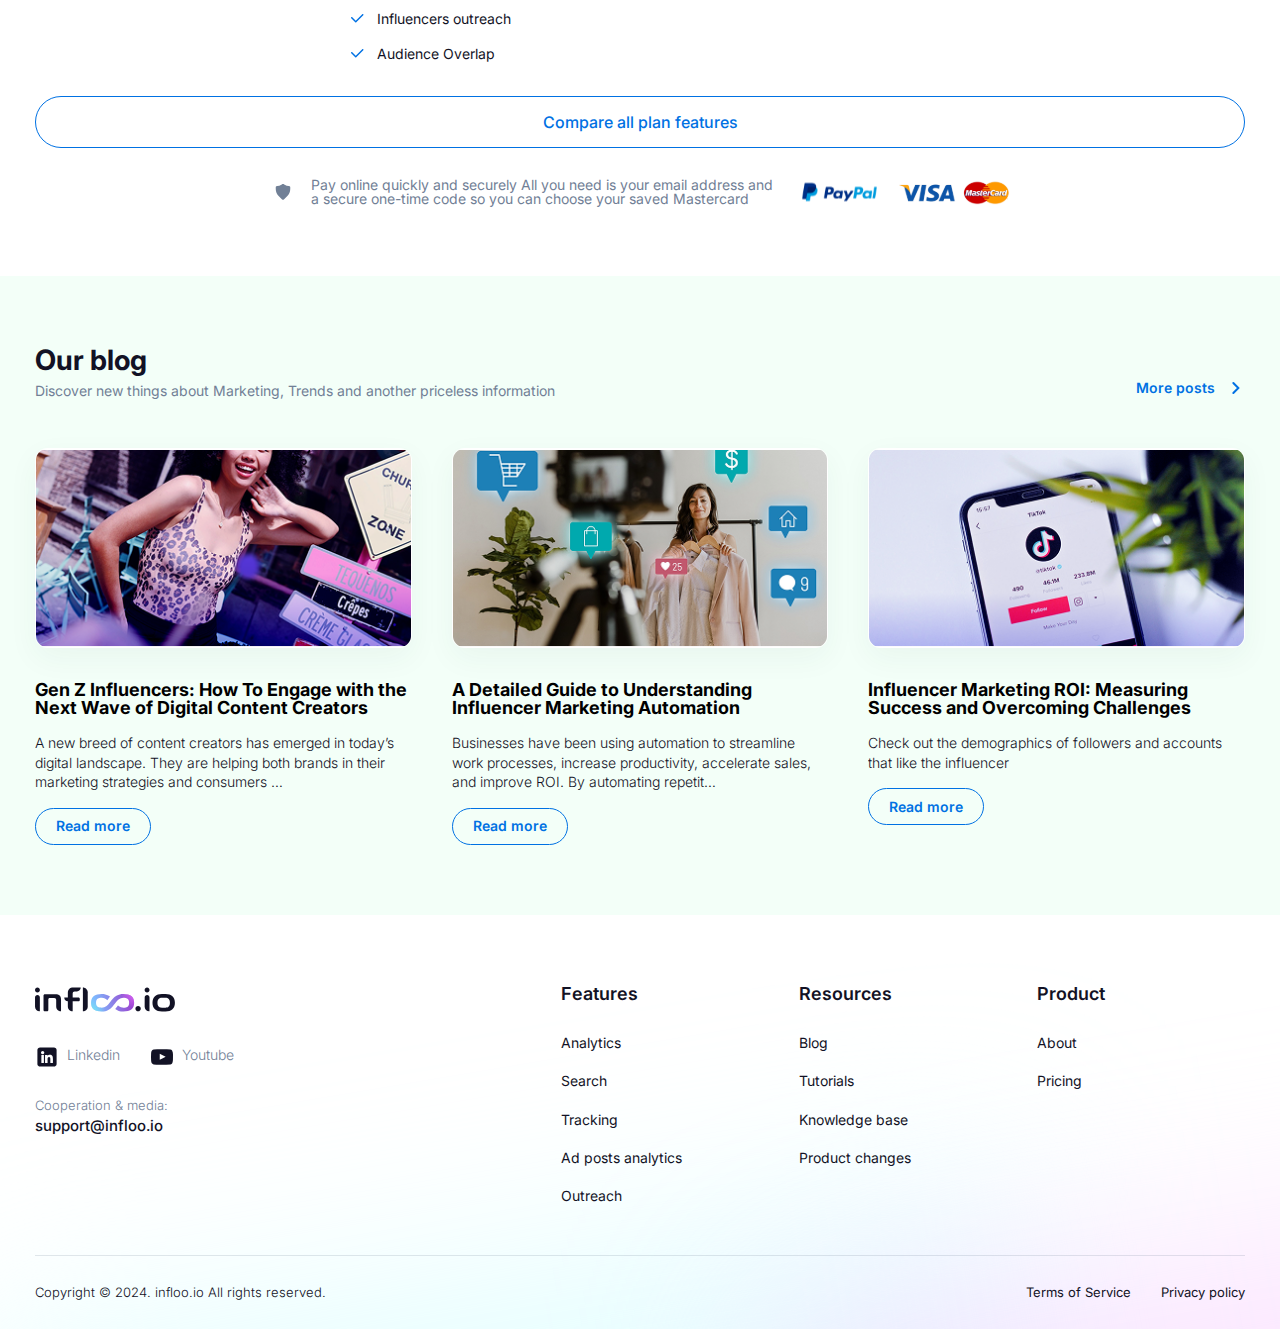
==== commit b675933c: "clients section the end" ====
--- a/index.html
+++ b/index.html
@@ -116,6 +116,82 @@
         <!-- main -->
         <main>
 
+            <!-- clients -->
+            <section class="clients">
+                <div class="container">
+                    <h3 class="main_title">
+                        What clients are saying about <span>infloo.io</span>
+                    </h3>
+                    <div class="swiper clientsSwiper">
+                        <div class="swiper-wrapper">
+                            <div class="swiper-slide">
+                                <div class="clients_block">
+                                    <img src="./assets/images/logo/clients_logo1.svg" alt="">
+                                    <p>
+                                        It offers an analytical depth previously only available to the most notable of brands with the largest of budgets.
+                                    </p>
+                                    <p>
+                                        Now, all you need is an internet connection and $15.99 each month to get the kind of intel those big brands have been relying on for years.
+                                    </p>
+                                </div>
+                            </div>
+                            <div class="swiper-slide">
+                                <div class="clients_block">
+                                    <img src="./assets/images/logo/clients_logo2.svg" alt="">
+                                    <p>
+                                        trendHERO is an advanced influencer-marketing tool for Instagram.
+                                    </p>
+                                    <p>
+                                        Its core features are influencer discovery (a database with 90m+ accounts) and analytics (comprising fake-follower detection and audience-interest checks).
+                                    </p>
+                                </div>
+                            </div>
+                            <div class="swiper-slide">
+                                <div class="clients_block">
+                                    <img src="./assets/images/logo/clients_logo3.svg" alt="">
+                                    <p>
+                                        trendHERO simplifies the ‘common’ features of influencer marketing platforms – influencer discovery, fake followers detection, audience analysis, influencer marketing campaign and growth tracking.
+                                    </p>
+                                    <p>
+                                        trendHERO simplifies the ‘common’ features of influencer marketing...
+                                    </p>
+                                </div>
+                            </div>
+                            <div class="swiper-slide">
+                                <div class="clients_block">
+                                    <img src="./assets/images/logo/clients_logo4.svg" alt="">
+                                    <p>
+                                        It offers an analytical depth previously only available to the most notable of brands with the largest of budgets.
+                                    </p>
+                                    <p>
+                                        Now, all you need is an internet connection and $15.99 each month to get the kind of intel those big brands have been relying on for years.
+                                    </p>
+                                </div>
+                            </div>
+                        </div>
+                    </div>
+                    <div class="clients_bottom">
+                        <div class="clients_star">
+                            <img src="./assets/images/logo/google.svg" alt="">
+                            <div class="starts">
+                                <img src="./assets/images/icons/star.svg" alt="">
+                                <img src="./assets/images/icons/star.svg" alt="">
+                                <img src="./assets/images/icons/star.svg" alt="">
+                                <img src="./assets/images/icons/star.svg" alt="">
+                                <img src="./assets/images/icons/star.svg" alt="">
+                            </div>
+                            <span>
+                                5.0
+                            </span>
+                        </div>
+                        <p>
+                            More than 300 leading advertisers from all over the world are already working with us
+                        </p>
+                    </div>
+                </div>
+            </section>
+            <!-- clients -->
+
             <!-- business -->
             <section class="business">
                 <div class="container">
--- a/assets/scss/style.css
+++ b/assets/scss/style.css
@@ -704,6 +704,121 @@
   background: #FFFFFF;
 }
 
+.clients {
+  padding: 70px 0;
+}
+@media (max-width: 768px) {
+  .clients {
+    padding: 30px 0;
+  }
+}
+.clients .main_title {
+  margin-bottom: 20px;
+  text-align: center;
+}
+@media (max-width: 768px) {
+  .clients .main_title {
+    margin-bottom: 0;
+  }
+}
+.clients .main_title span {
+  background: linear-gradient(264.21deg, #9C38CB 1.72%, #7EBEFF 89.42%), radial-gradient(25.21% 62.16% at -0.11% 111.45%, #76EBF0 0%, rgba(118, 235, 240, 0) 100%), radial-gradient(25.53% 68.37% at 103.19% -3.02%, #E56FFE 0%, rgba(229, 111, 254, 0) 100%);
+  -webkit-background-clip: text;
+  -webkit-text-fill-color: transparent;
+}
+@media (max-width: 768px) {
+  .clients .main_title span {
+    display: block;
+  }
+}
+.clients .clientsSwiper {
+  padding: 30px 0;
+  overflow: visible;
+}
+@media (max-width: 1024px) {
+  .clients .clientsSwiper {
+    padding: 20px 0;
+  }
+}
+.clients .swiper-slide {
+  height: auto;
+}
+.clients_block {
+  height: 100%;
+  padding: 30px 20px;
+  background: #FFFFFF;
+  border-radius: 20px;
+  box-shadow: 0px 10px 30px 0px rgba(42, 71, 54, 0.0509803922);
+  display: flex;
+  flex-direction: column;
+  gap: 20px;
+}
+@media (max-width: 1024px) {
+  .clients_block {
+    padding: 16px;
+  }
+}
+.clients_block img {
+  width: 90px;
+  height: 50px;
+  margin-bottom: 50px;
+}
+@media (max-width: 1024px) {
+  .clients_block img {
+    margin-bottom: 10px;
+  }
+}
+.clients_block p {
+  font-weight: 300;
+  font-size: 14px;
+  line-height: 130%;
+  color: #121225;
+}
+.clients_bottom {
+  display: flex;
+  align-items: center;
+  justify-content: center;
+  gap: 16px;
+}
+@media (max-width: 768px) {
+  .clients_bottom {
+    flex-direction: column;
+  }
+}
+.clients_bottom p {
+  font-weight: 400;
+  font-size: 14px;
+  line-height: 100%;
+  color: #718096;
+}
+@media (max-width: 768px) {
+  .clients_bottom p {
+    font-size: 13px;
+    text-align: center;
+  }
+}
+.clients_star {
+  flex-shrink: 0;
+  display: flex;
+  align-items: center;
+  gap: 5px;
+  padding: 2px 8px;
+  border-radius: 6px;
+  background-color: #FFFFFF;
+  width: -moz-max-content;
+  width: max-content;
+}
+.clients_star .starts {
+  display: flex;
+  align-items: center;
+}
+.clients_star span {
+  font-weight: 500;
+  font-size: 14px;
+  line-height: 100%;
+  color: #121225;
+}
+
 .business {
   padding: 70px 0;
   background: #FFFFFF;
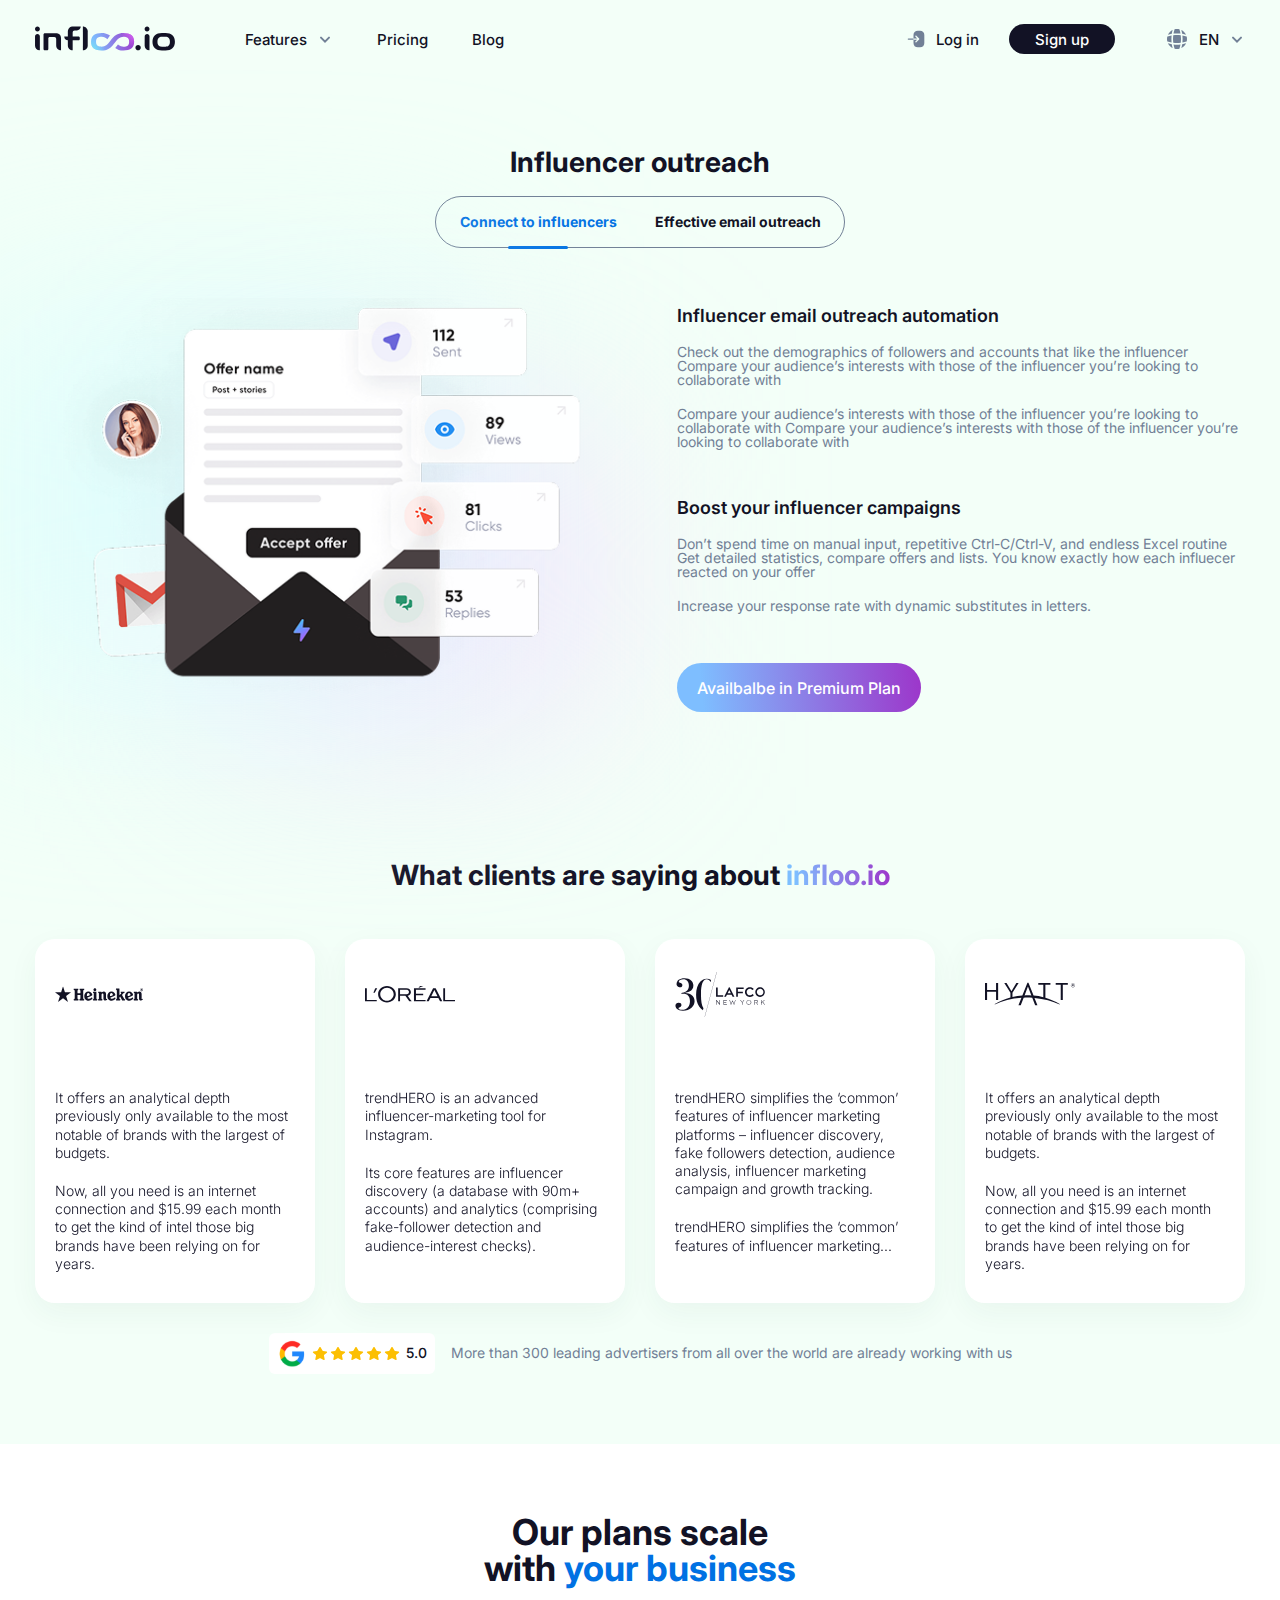
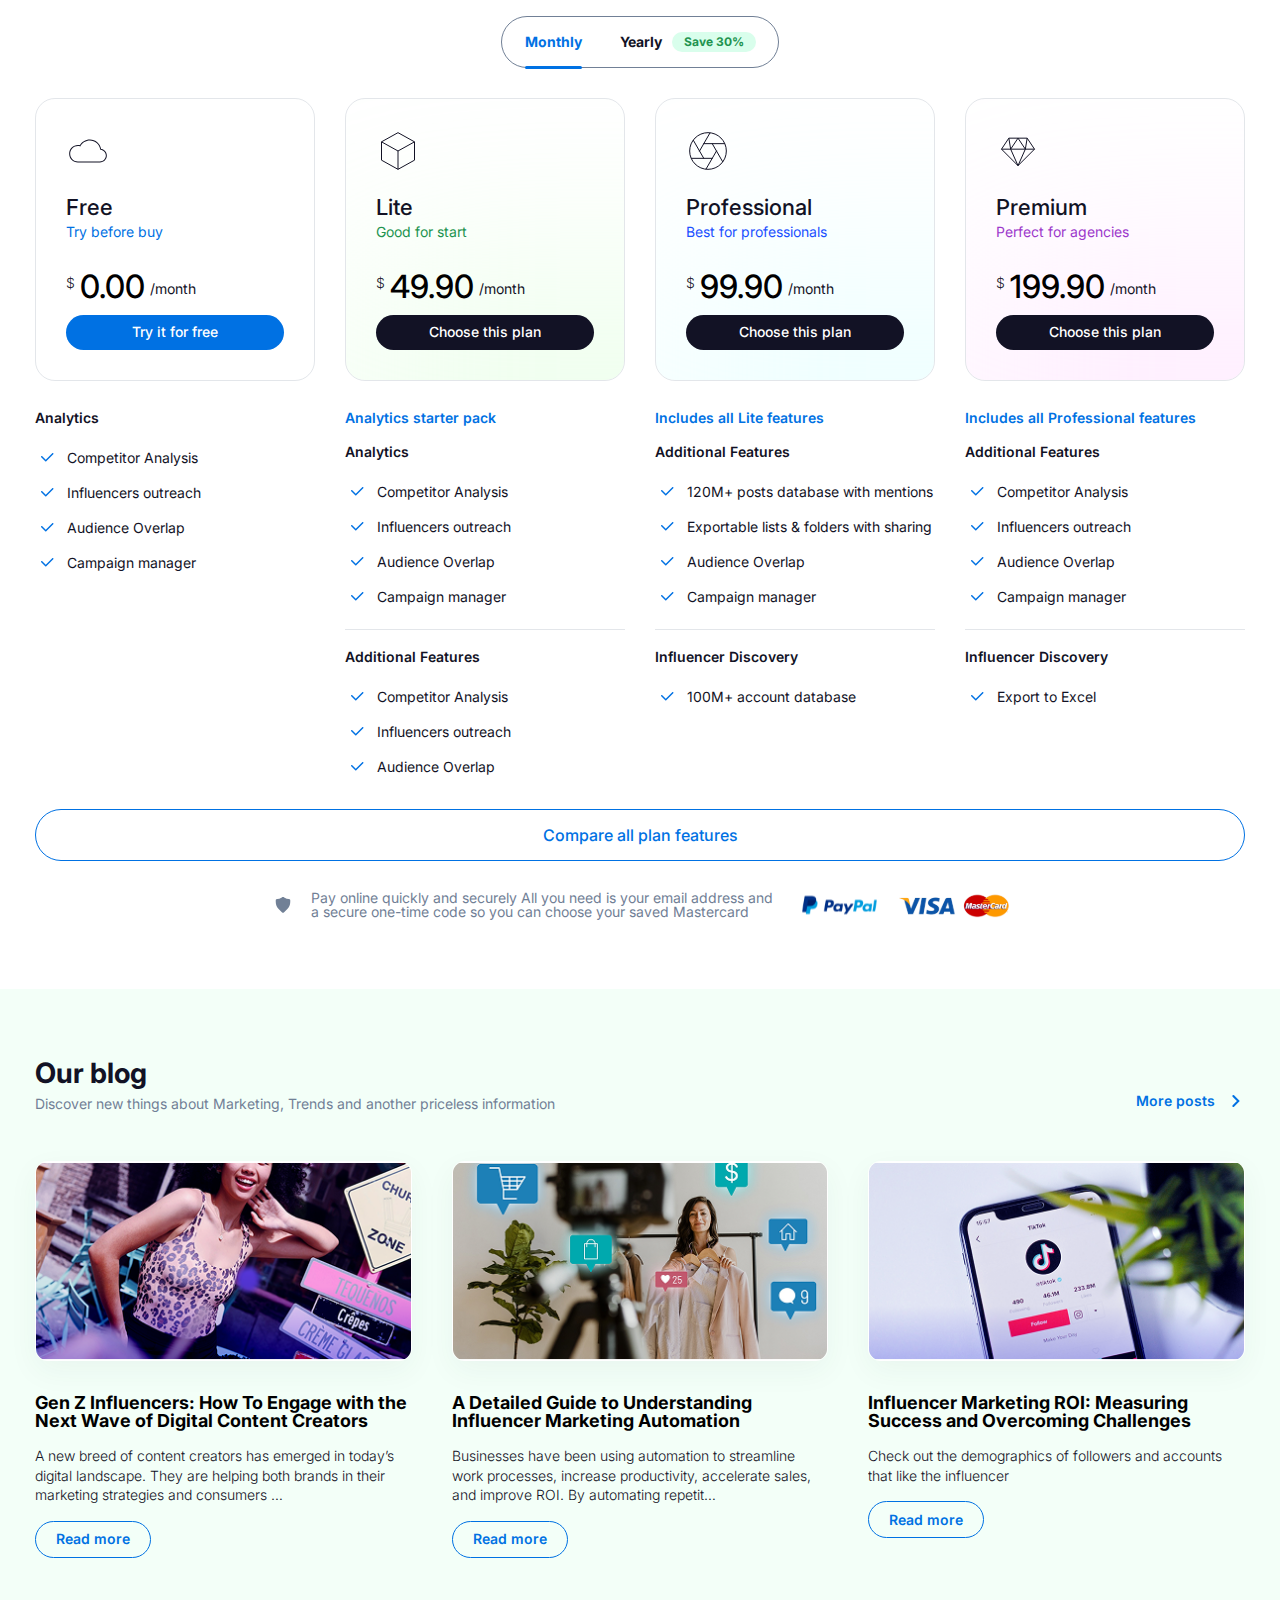
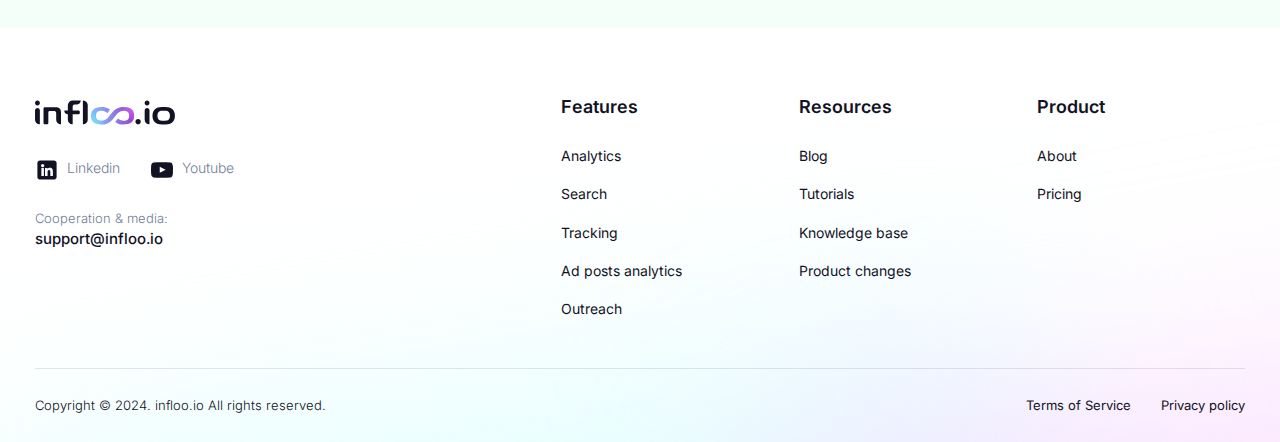
==== commit 8a1d352b: "influencer section the end" ====
--- a/index.html
+++ b/index.html
@@ -116,6 +116,102 @@
         <!-- main -->
         <main>
 
+            <!-- influencer -->
+            <section class="influencer">
+                <div class="container">
+                    <h3 class="main_title">
+                        Influencer outreach
+                    </h3>
+                    <div class="tabs-container">
+                        <div class="tabs">
+                            <div class="tabs_in">
+                                <button class="tab active" data-tab="tab1">
+                                    Connect to influencers
+                                </button>
+                                <button class="tab" data-tab="tab2">
+                                    Effective email outreach
+                                </button>
+                            </div>
+                        </div>
+                        <div class="tab-content active" id="tab1">
+                            <div class="influencer_block">
+                                <div class="influencer_img">
+                                    <img src="./assets/images/influencer_img.png" alt="">
+                                    <div class="circle_pink"></div>
+                                    <div class="circle_blue"></div>
+                                </div>
+                                <div class="influencer_text">
+                                    <div class="influencer_text_block">
+                                        <h6>
+                                            Influencer email outreach automation
+                                        </h6>
+                                        <p>
+                                            Check out the demographics of followers and accounts that like the influencer Compare your audience’s interests with those of the influencer you’re looking to collaborate with
+                                        </p>
+                                        <p>
+                                            Compare your audience’s interests with those of the influencer you’re looking to collaborate with Compare your audience’s interests with those of the influencer you’re looking to collaborate with
+                                        </p>
+                                    </div>
+                                    <div class="influencer_text_block influencer_text_block_two">
+                                        <h6>
+                                            Boost your influencer campaigns
+                                        </h6>
+                                        <p>
+                                            Don’t spend time on manual input, repetitive Ctrl-C/Ctrl-V, and endless Excel routine
+                                            Get detailed statistics, compare offers and lists. You know exactly how each influecer reacted on your offer
+                                        </p>
+                                        <p>
+                                            Increase your response rate with dynamic substitutes in letters.
+                                        </p>
+                                    </div>
+                                    <a href="#" class="influencer_link">
+                                        Availbalbe in Premium Plan
+                                    </a>
+                                </div>
+                            </div>
+                        </div>
+                        <div class="tab-content" id="tab2">
+                            <div class="influencer_block">
+                                <div class="influencer_img">
+                                    <img src="./assets/images/influencer_img.png" alt="">
+                                    <div class="circle_pink"></div>
+                                    <div class="circle_blue"></div>
+                                </div>
+                                <div class="influencer_text">
+                                    <div class="influencer_text_block">
+                                        <h6>
+                                            2 Influencer
+                                        </h6>
+                                        <p>
+                                            Check out the demographics of followers and accounts that like the influencer Compare your audience’s interests with those of the influencer you’re looking to collaborate with
+                                        </p>
+                                        <p>
+                                            Compare your audience’s interests with those of the influencer you’re looking to collaborate with Compare your audience’s interests with those of the influencer you’re looking to collaborate with
+                                        </p>
+                                    </div>
+                                    <div class="influencer_text_block influencer_text_block_two">
+                                        <h6>
+                                            Boost your influencer campaigns
+                                        </h6>
+                                        <p>
+                                            Don’t spend time on manual input, repetitive Ctrl-C/Ctrl-V, and endless Excel routine
+                                            Get detailed statistics, compare offers and lists. You know exactly how each influecer reacted on your offer
+                                        </p>
+                                        <p>
+                                            Increase your response rate with dynamic substitutes in letters.
+                                        </p>
+                                    </div>
+                                    <a href="#" class="influencer_link">
+                                        Availbalbe in Premium Plan
+                                    </a>
+                                </div>
+                            </div>
+                        </div>
+                    </div>
+                </div>
+            </section>
+            <!-- influencer -->
+
             <!-- clients -->
             <section class="clients">
                 <div class="container">
--- a/assets/scss/style.css
+++ b/assets/scss/style.css
@@ -704,6 +704,231 @@
   background: #FFFFFF;
 }
 
+.influencer {
+  padding: 70px 0;
+}
+@media (max-width: 768px) {
+  .influencer {
+    padding: 30px 0;
+  }
+}
+.influencer .main_title {
+  text-align: center;
+}
+.influencer .tabs {
+  margin: 20px auto 50px auto;
+  max-width: 410px;
+  height: 52px;
+  border: 1px solid #718096;
+  border-radius: 99px;
+  display: flex;
+  align-items: center;
+  justify-content: center;
+}
+@media (max-width: 768px) {
+  .influencer .tabs {
+    padding: 14px;
+    border-radius: 26px;
+    height: 89px;
+    flex-direction: column;
+  }
+}
+@media (max-width: 640px) {
+  .influencer .tabs {
+    max-width: 100%;
+  }
+}
+.influencer .tabs_in {
+  display: flex;
+  align-items: center;
+  justify-content: center;
+  gap: 38px;
+  position: relative;
+}
+@media (max-width: 768px) {
+  .influencer .tabs_in {
+    flex-direction: column;
+    gap: 20px;
+    width: 100%;
+  }
+}
+.influencer .tabs_in::before {
+  display: none;
+  content: "";
+  position: absolute;
+  height: 1px;
+  width: calc(100% + 28px);
+  background: #718096;
+}
+@media (max-width: 768px) {
+  .influencer .tabs_in::before {
+    display: flex;
+  }
+}
+.influencer .tabs .tab {
+  font-weight: 700;
+  font-size: 14px;
+  line-height: 100%;
+  color: #121225;
+  height: 20px;
+  display: flex;
+  align-items: center;
+  gap: 10px;
+  position: relative;
+}
+.influencer .tabs .tab.active {
+  color: #0071E3;
+}
+.influencer .tabs .tab.active::before {
+  content: "";
+  position: absolute;
+  left: 0;
+  right: 0;
+  margin: 0 auto;
+  bottom: -17px;
+  width: 60px;
+  height: 3px;
+  border-radius: 99px;
+  background: #0071E3;
+}
+@media (max-width: 768px) {
+  .influencer .tabs .tab.active::before {
+    display: none;
+  }
+}
+.influencer .tabs .tab span {
+  font-weight: 700;
+  font-size: 12px;
+  line-height: 100%;
+  padding: 4px 12px;
+  border-radius: 99px;
+  background: rgb(217, 254, 236);
+  color: #21934F;
+  white-space: nowrap;
+}
+.influencer_link {
+  width: -moz-max-content;
+  width: max-content;
+  font-weight: 500;
+  font-size: 16px;
+  line-height: 100%;
+  letter-spacing: -2%;
+  color: #FFFFFF;
+  padding: 16.5px 20px;
+  border-radius: 99px;
+  background: linear-gradient(264.21deg, #9C38CB 1.72%, #7EBEFF 89.42%), radial-gradient(25.21% 62.16% at -0.11% 111.45%, #76EBF0 0%, rgba(118, 235, 240, 0) 100%), radial-gradient(25.53% 68.37% at 103.19% -3.02%, #E56FFE 0%, rgba(229, 111, 254, 0) 100%);
+}
+@media (max-width: 768px) {
+  .influencer_link {
+    margin: 0 auto;
+    font-size: 13px;
+    padding: 11px 20px;
+  }
+}
+.influencer_block {
+  display: flex;
+  align-items: center;
+  gap: 50px;
+}
+@media (max-width: 1024px) {
+  .influencer_block {
+    gap: 30px;
+    flex-direction: column;
+  }
+}
+.influencer_text {
+  position: relative;
+  z-index: 2;
+  max-width: 595px;
+  display: flex;
+  flex-direction: column;
+  gap: 50px;
+}
+@media (max-width: 768px) {
+  .influencer_text {
+    gap: 30px;
+  }
+}
+.influencer_text_block {
+  display: flex;
+  flex-direction: column;
+  gap: 20px;
+}
+@media (max-width: 768px) {
+  .influencer_text_block {
+    gap: 10px;
+  }
+}
+.influencer_text h6 {
+  font-weight: 600;
+  font-size: 18px;
+  line-height: 100%;
+  color: #121225;
+}
+@media (max-width: 768px) {
+  .influencer_text h6 {
+    font-size: 14px;
+  }
+}
+.influencer_text p {
+  font-weight: 400;
+  font-size: 14px;
+  line-height: 100%;
+  color: #718096;
+}
+@media (max-width: 768px) {
+  .influencer_text p {
+    font-size: 13px;
+  }
+}
+.influencer_img {
+  flex-shrink: 0;
+  max-width: 592px;
+  position: relative;
+}
+.influencer_img .circle_pink {
+  position: absolute;
+  bottom: 0;
+  right: 27px;
+  width: 380px;
+  height: 299px;
+  background: rgba(249, 212, 255, 0.6);
+  filter: blur(100px);
+}
+@media (max-width: 768px) {
+  .influencer_img .circle_pink {
+    top: 0;
+    margin: auto;
+    right: 27px;
+    width: 179px;
+    height: 123px;
+    filter: blur(41px);
+  }
+}
+.influencer_img .circle_blue {
+  position: absolute;
+  top: 4px;
+  left: -69px;
+  width: 508px;
+  height: 397px;
+  background: rgba(212, 254, 255, 0.6);
+  filter: blur(100px);
+}
+@media (max-width: 768px) {
+  .influencer_img .circle_blue {
+    top: -5px;
+    left: -31px;
+    width: 239px;
+    height: 164px;
+    filter: blur(41px);
+  }
+}
+.influencer_img img {
+  width: 100%;
+  position: relative;
+  z-index: 2;
+}
+
 .clients {
   padding: 70px 0;
 }
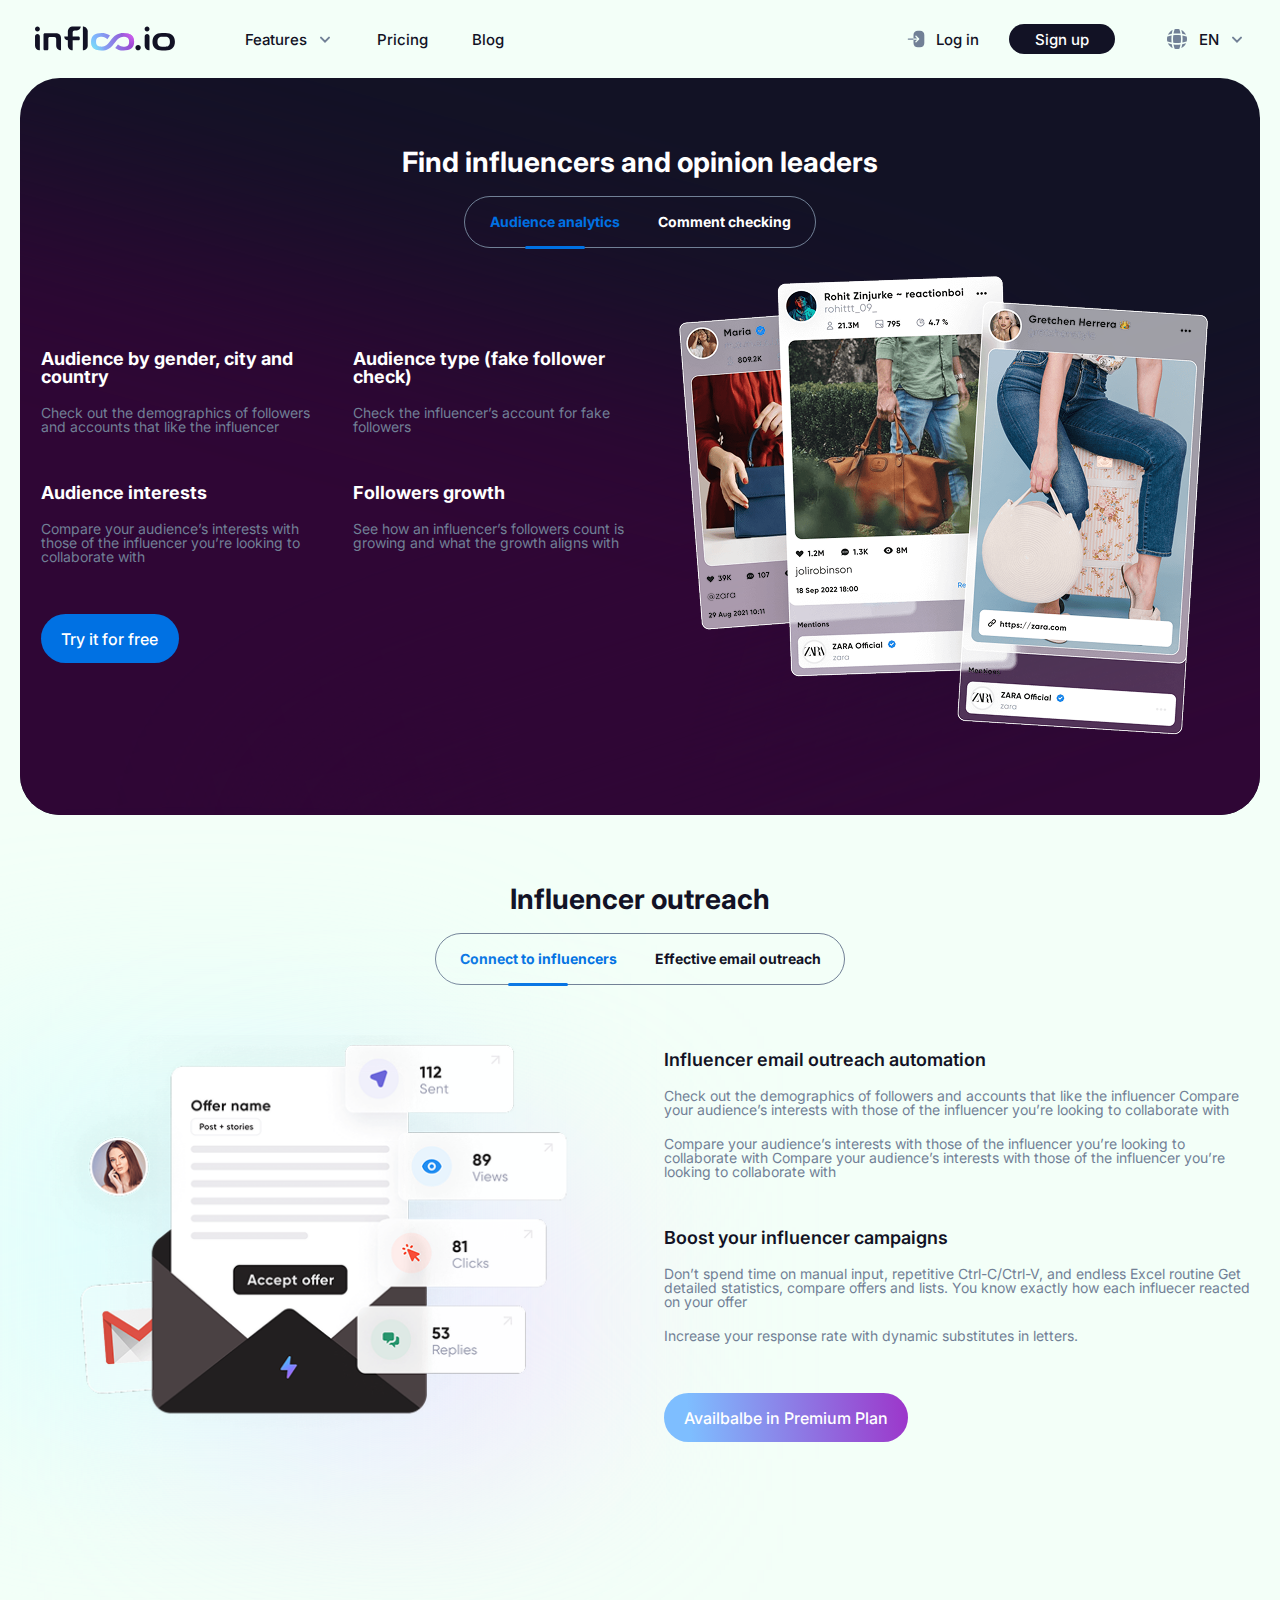
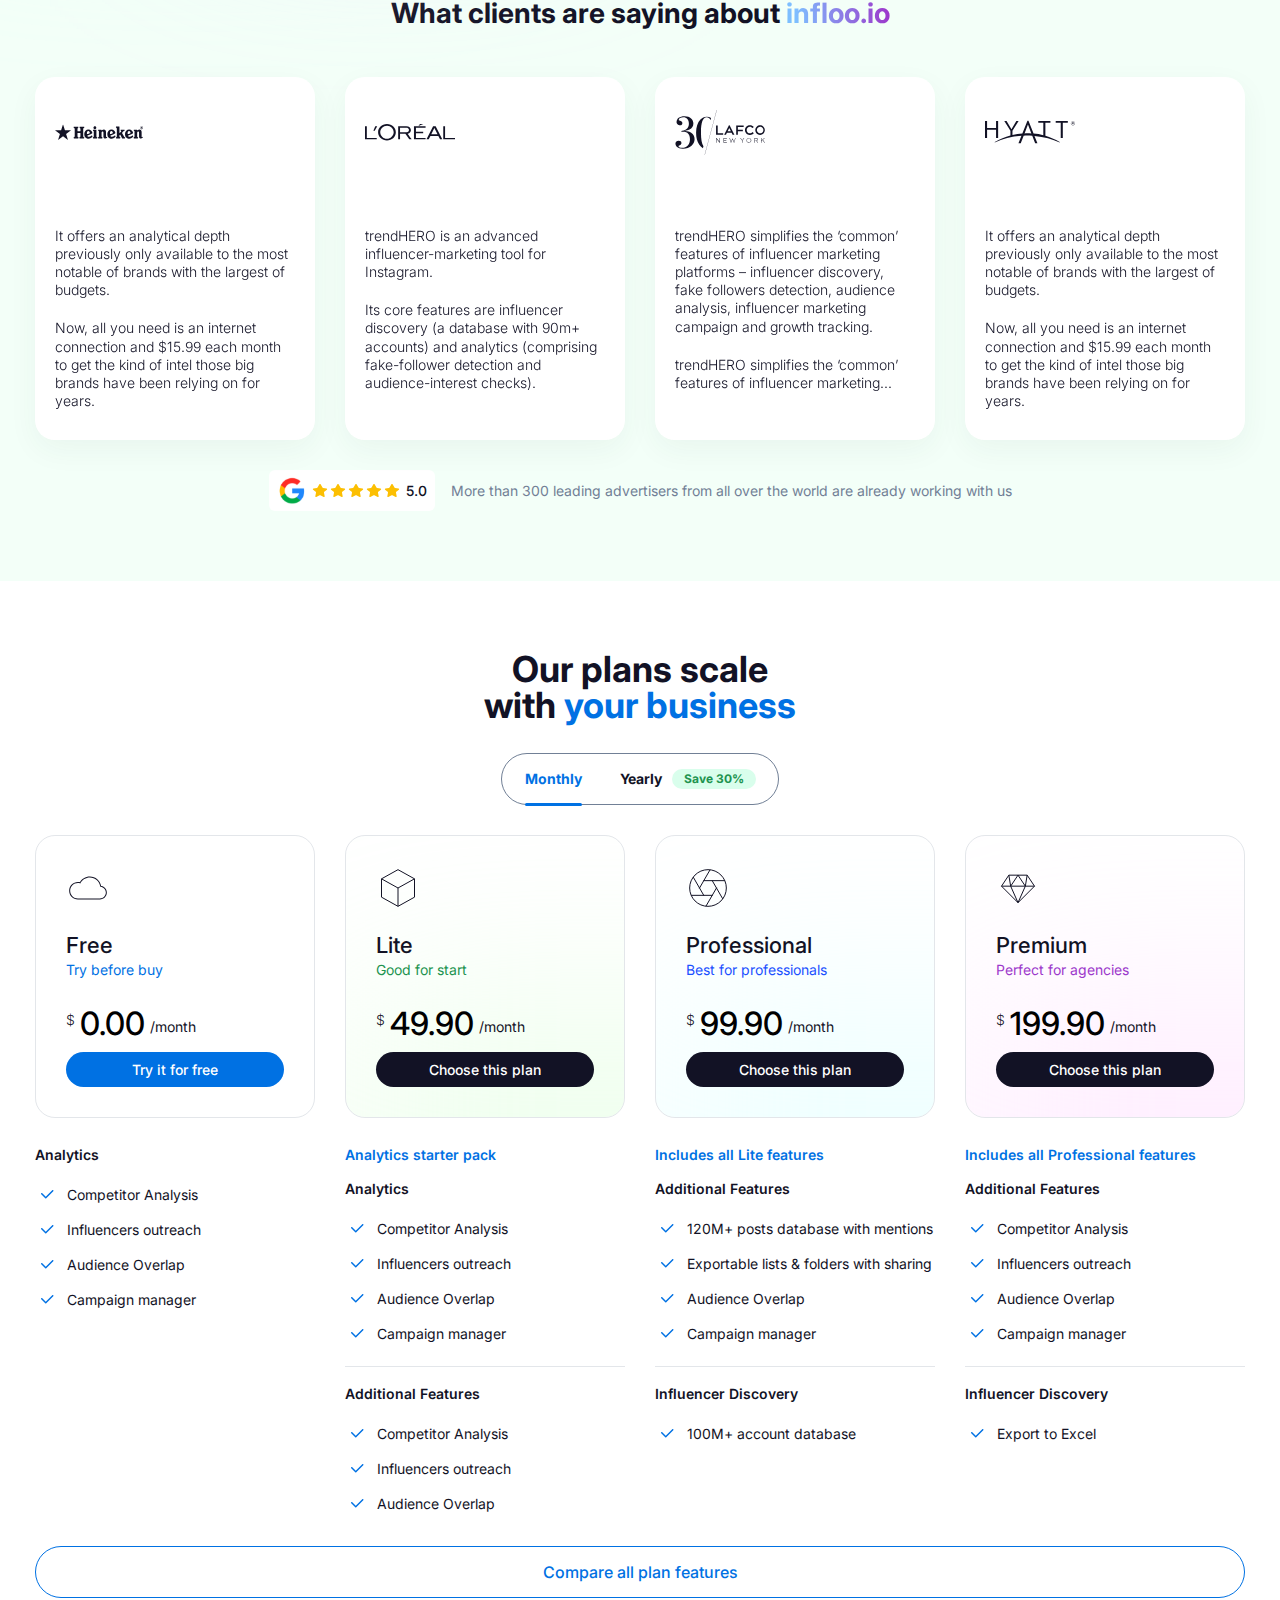
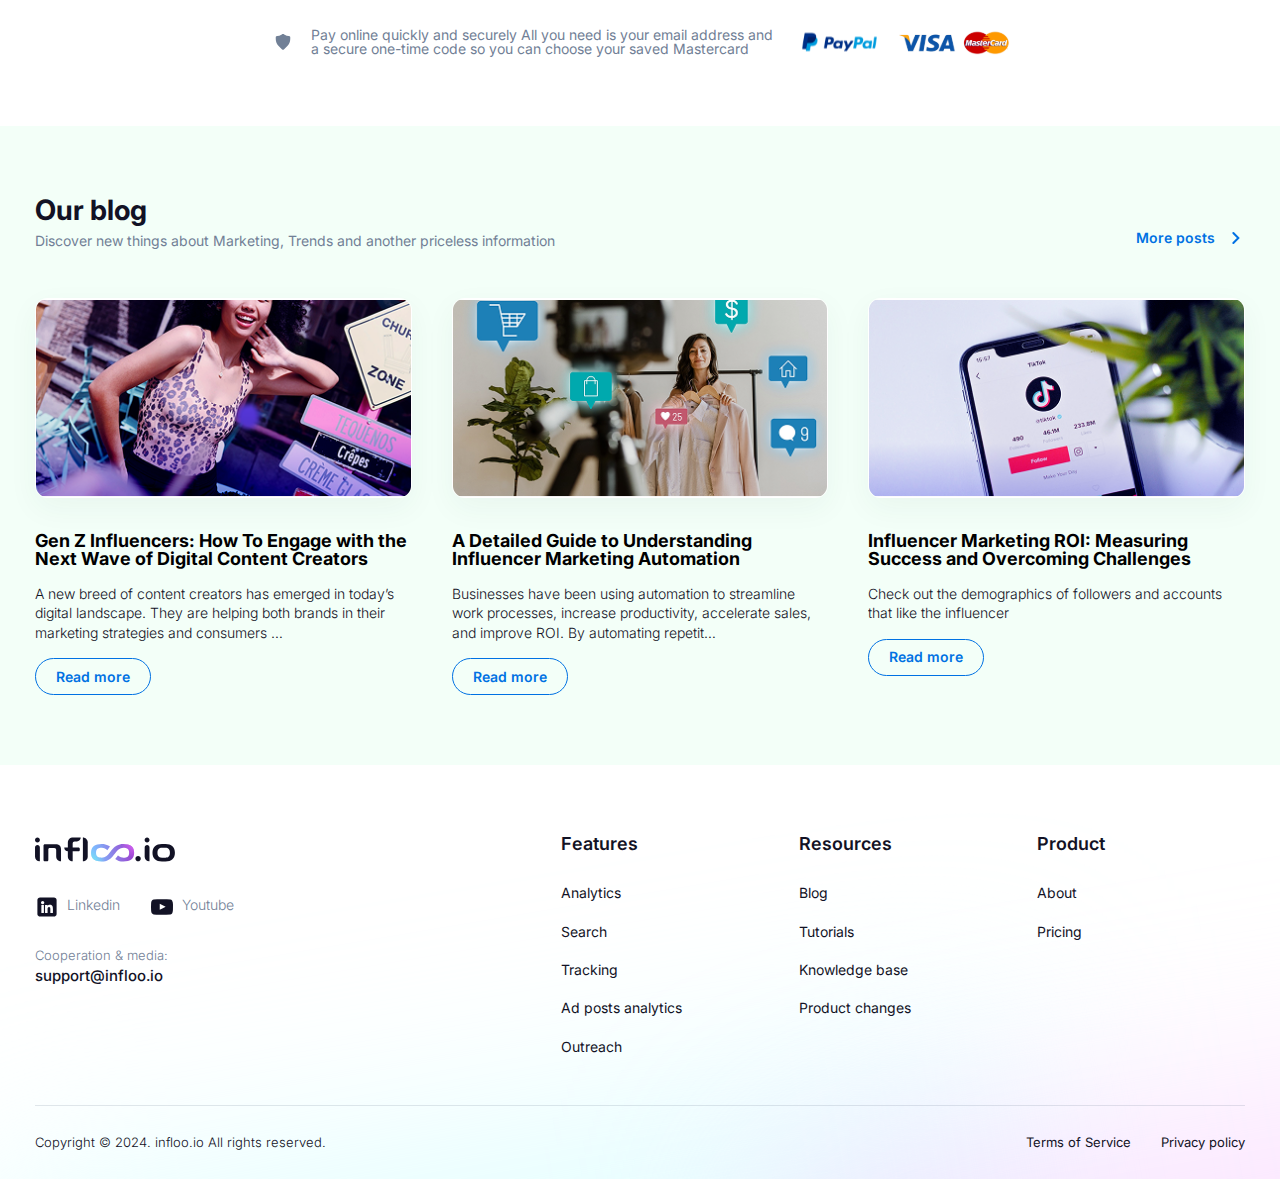
==== commit 656a8f50: "leaders section in prorgess" ====
--- a/index.html
+++ b/index.html
@@ -116,6 +116,82 @@
         <!-- main -->
         <main>
 
+            <!-- leaders -->
+            <section class="leaders">
+                <div class="container">
+                    <div class="leaders_in">
+                        <div class="circle_one"></div>
+                        <div class="circle_two"></div>
+                        <div class="circle_three"></div>
+                        <h3 class="main_title">
+                            Find influencers and opinion leaders
+                        </h3>
+                        <div class="tabs-container">
+                            <div class="tabs">
+                                <div class="tabs_in">
+                                    <button class="tab active" data-tab="tab1">
+                                        Audience analytics
+                                    </button>
+                                    <button class="tab" data-tab="tab2">
+                                        Comment checking
+                                    </button>
+                                </div>
+                            </div>
+                            <div class="tab-content active" id="tab1">
+                                <div class="leaders_block">
+                                    <div class="leaders_text">
+                                        <div class="leaders_text_in">
+                                            <div class="leaders_text_block">
+                                                <h6>
+                                                    Audience by gender, city and country
+                                                </h6>
+                                                <p>
+                                                    Check out the demographics of followers and accounts that like the influencer
+                                                </p>
+                                            </div>
+                                            <div class="leaders_text_block">
+                                                <h6>
+                                                    Audience type (fake follower check)
+                                                </h6>
+                                                <p>
+                                                    Check the influencer’s account for fake followers
+                                                </p>
+                                            </div>
+                                            <div class="leaders_text_block">
+                                                <h6>
+                                                    Audience interests
+                                                </h6>
+                                                <p>
+                                                    Compare your audience’s interests with those of the influencer you’re looking to collaborate with
+                                                </p>
+                                            </div>
+                                            <div class="leaders_text_block">
+                                                <h6>
+                                                    Followers growth
+                                                </h6>
+                                                <p>
+                                                    See how an influencer’s followers count is growing and what the growth aligns with
+                                                </p>
+                                            </div>
+                                        </div>
+                                        <a href="#">
+                                            Try it for free
+                                        </a>
+                                    </div>
+                                    <div class="leaders_img">
+                                        <img src="./assets/images/leaders_img.png" alt="">
+                                    </div>
+                                </div>
+                            </div>
+                            <div class="tab-content" id="tab2">
+
+                            </div>
+                        </div>
+                    </div>
+                </div>
+            </section>
+            <!-- leaders -->
+
             <!-- influencer -->
             <section class="influencer">
                 <div class="container">
--- a/assets/scss/style.css
+++ b/assets/scss/style.css
@@ -704,6 +704,232 @@
   background: #FFFFFF;
 }
 
+.leaders .container {
+  max-width: 1480px;
+}
+.leaders_in {
+  border-radius: 40px;
+  background: rgb(18, 18, 37);
+  overflow: hidden;
+  position: relative;
+  padding: 70px 20px;
+}
+@media (max-width: 768px) {
+  .leaders_in {
+    padding: 30px 20px;
+    border-radius: 30px;
+  }
+}
+.leaders_in .circle_one {
+  position: absolute;
+  left: -1225px;
+  bottom: -441px;
+  transform: rotate(15deg);
+  width: 2081px;
+  height: 1100px;
+  background: rgb(47, 6, 53);
+  filter: blur(100px);
+}
+@media (max-width: 1024px) {
+  .leaders_in .circle_one {
+    left: -717px;
+    bottom: -201px;
+    width: 1084px;
+    height: 573px;
+    filter: blur(50px);
+  }
+}
+.leaders_in .circle_two {
+  position: absolute;
+  right: -481px;
+  bottom: -748px;
+  transform: rotate(162deg);
+  width: 1380px;
+  height: 641px;
+  background: rgb(47, 6, 53);
+  filter: blur(100px);
+}
+.leaders_in .circle_three {
+  position: absolute;
+  right: -740px;
+  bottom: -490px;
+  transform: rotate(162deg);
+  width: 1628px;
+  height: 757px;
+  background: rgb(47, 6, 53);
+  filter: blur(100px);
+}
+.leaders .main_title {
+  position: relative;
+  z-index: 2;
+  text-align: center;
+  color: #FFFFFF;
+}
+.leaders .tabs {
+  position: relative;
+  z-index: 2;
+  margin: 20px auto;
+  max-width: 352px;
+  height: 52px;
+  border: 1px solid #718096;
+  border-radius: 99px;
+  display: flex;
+  align-items: center;
+  justify-content: center;
+}
+@media (max-width: 1024px) {
+  .leaders .tabs {
+    margin: 20px auto 30px auto;
+  }
+}
+@media (max-width: 768px) {
+  .leaders .tabs {
+    padding: 14px;
+    border-radius: 26px;
+    height: 89px;
+    flex-direction: column;
+  }
+}
+@media (max-width: 640px) {
+  .leaders .tabs {
+    max-width: 100%;
+  }
+}
+.leaders .tabs_in {
+  display: flex;
+  align-items: center;
+  justify-content: center;
+  gap: 38px;
+  position: relative;
+}
+@media (max-width: 768px) {
+  .leaders .tabs_in {
+    flex-direction: column;
+    gap: 20px;
+    width: 100%;
+  }
+}
+.leaders .tabs_in::before {
+  display: none;
+  content: "";
+  position: absolute;
+  height: 1px;
+  width: calc(100% + 28px);
+  background: #718096;
+}
+@media (max-width: 768px) {
+  .leaders .tabs_in::before {
+    display: flex;
+  }
+}
+.leaders .tabs .tab {
+  font-weight: 700;
+  font-size: 14px;
+  line-height: 100%;
+  color: #FFFFFF;
+  height: 20px;
+  display: flex;
+  align-items: center;
+  gap: 10px;
+  position: relative;
+}
+.leaders .tabs .tab.active {
+  color: #0071E3;
+}
+.leaders .tabs .tab.active::before {
+  content: "";
+  position: absolute;
+  left: 0;
+  right: 0;
+  margin: 0 auto;
+  bottom: -17px;
+  width: 60px;
+  height: 3px;
+  border-radius: 99px;
+  background: #0071E3;
+}
+@media (max-width: 768px) {
+  .leaders .tabs .tab.active::before {
+    display: none;
+  }
+}
+.leaders_block {
+  position: relative;
+  z-index: 2;
+  display: flex;
+  align-items: center;
+  justify-content: center;
+  gap: 38px;
+}
+@media (max-width: 1024px) {
+  .leaders_block {
+    flex-direction: column-reverse;
+    gap: 30px;
+  }
+}
+.leaders_text_in {
+  display: grid;
+  grid-template-columns: repeat(2, 1fr);
+  gap: 50px 30px;
+  max-width: 595px;
+}
+@media (max-width: 1024px) {
+  .leaders_text_in {
+    gap: 30px 20px;
+  }
+}
+.leaders_text h6 {
+  font-weight: 700;
+  font-size: 18px;
+  line-height: 100%;
+  color: #FFFFFF;
+  margin-bottom: 20px;
+}
+@media (max-width: 1024px) {
+  .leaders_text h6 {
+    font-size: 14px;
+  }
+}
+.leaders_text p {
+  font-weight: 400;
+  font-size: 14px;
+  line-height: 100%;
+  color: #718096;
+}
+@media (max-width: 1024px) {
+  .leaders_text p {
+    font-size: 13px;
+  }
+}
+.leaders_text a {
+  width: -moz-max-content;
+  width: max-content;
+  display: block;
+  margin-top: 50px;
+  font-weight: 500;
+  font-size: 16px;
+  line-height: 100%;
+  letter-spacing: -2%;
+  color: #FFFFFF;
+  padding: 16.5px 20.5px;
+  border-radius: 99px;
+  background: #0071E3;
+}
+@media (max-width: 1024px) {
+  .leaders_text a {
+    padding: 11px 33.5px;
+    font-size: 13px;
+    margin: 20px auto 0 auto;
+  }
+}
+.leaders_img {
+  max-width: 566px;
+  flex-shrink: 0;
+}
+.leaders_img img {
+  width: 100%;
+}
+
 .influencer {
   padding: 70px 0;
 }
@@ -711,6 +937,9 @@
   .influencer {
     padding: 30px 0;
   }
+}
+.influencer .container {
+  max-width: 1480px;
 }
 .influencer .main_title {
   text-align: center;
@@ -796,16 +1025,6 @@
     display: none;
   }
 }
-.influencer .tabs .tab span {
-  font-weight: 700;
-  font-size: 12px;
-  line-height: 100%;
-  padding: 4px 12px;
-  border-radius: 99px;
-  background: rgb(217, 254, 236);
-  color: #21934F;
-  white-space: nowrap;
-}
 .influencer_link {
   width: -moz-max-content;
   width: max-content;
@@ -828,6 +1047,7 @@
 .influencer_block {
   display: flex;
   align-items: center;
+  justify-content: center;
   gap: 50px;
 }
 @media (max-width: 1024px) {
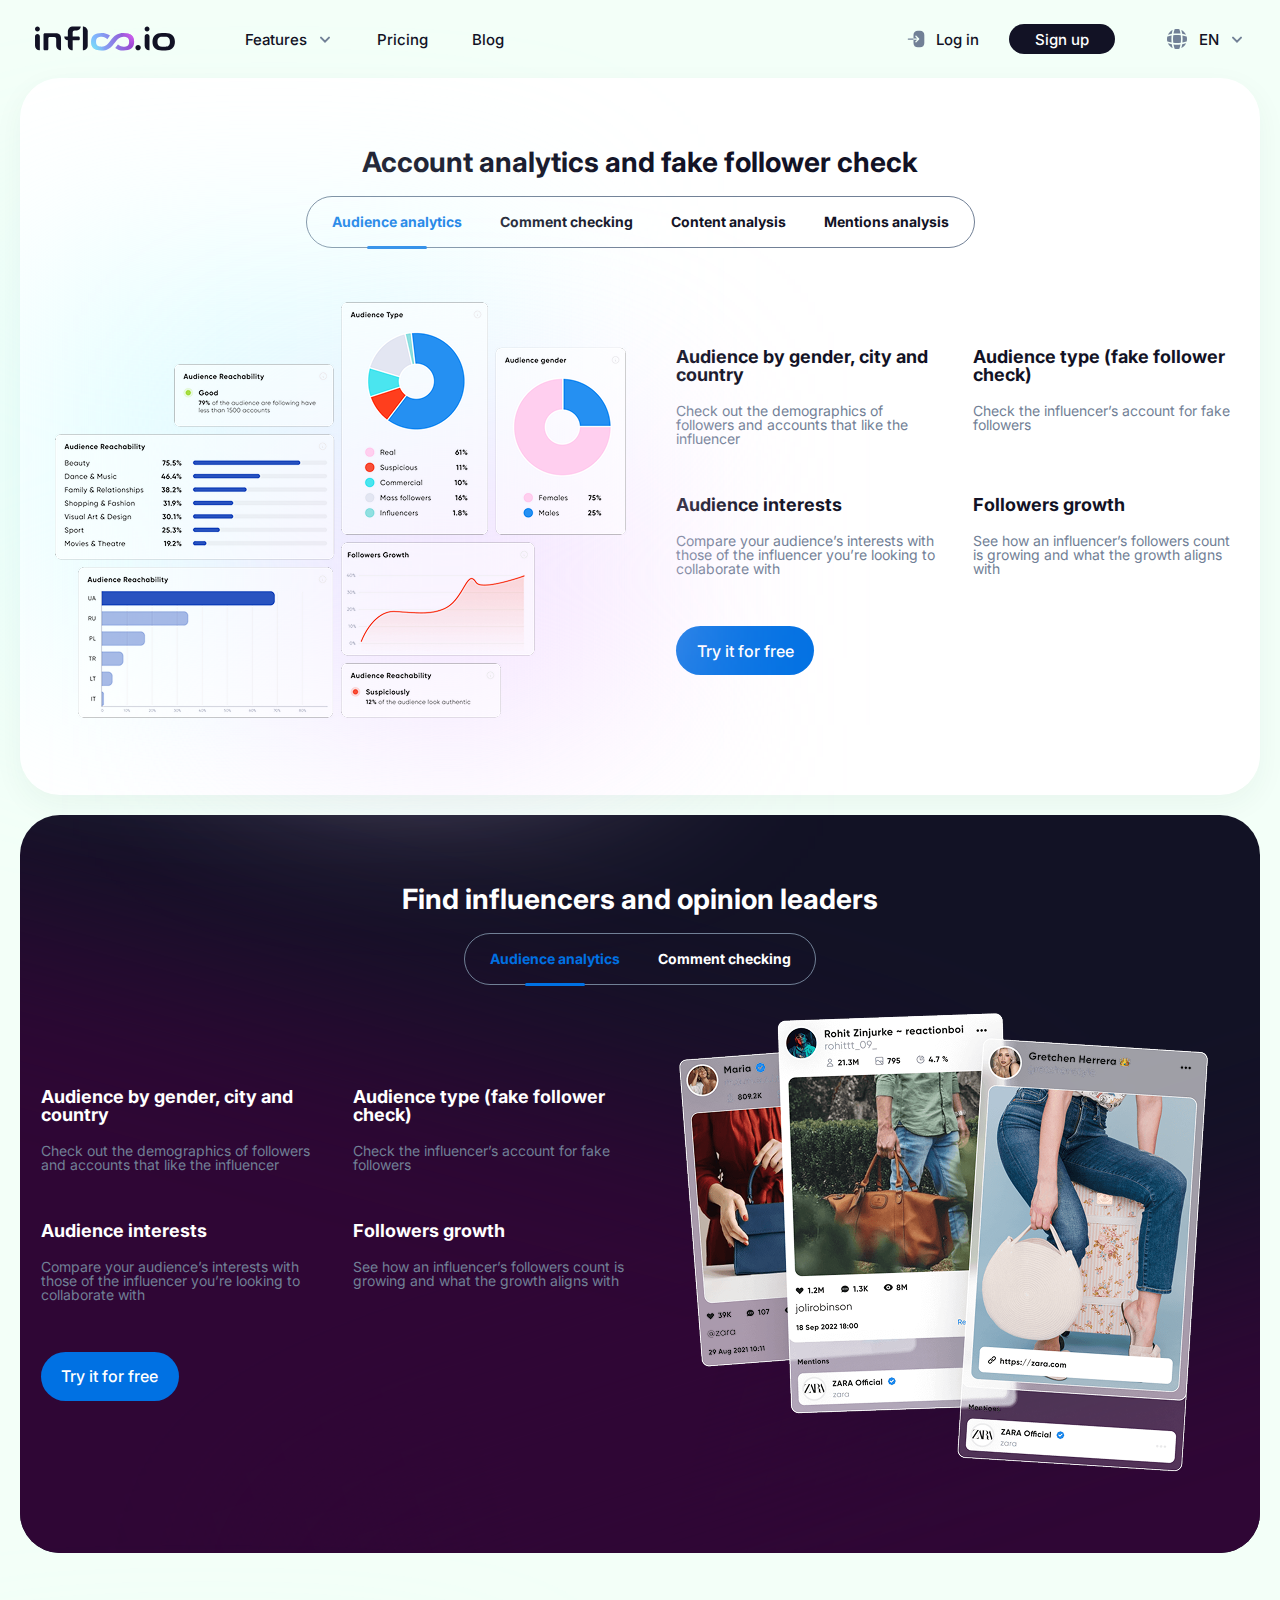
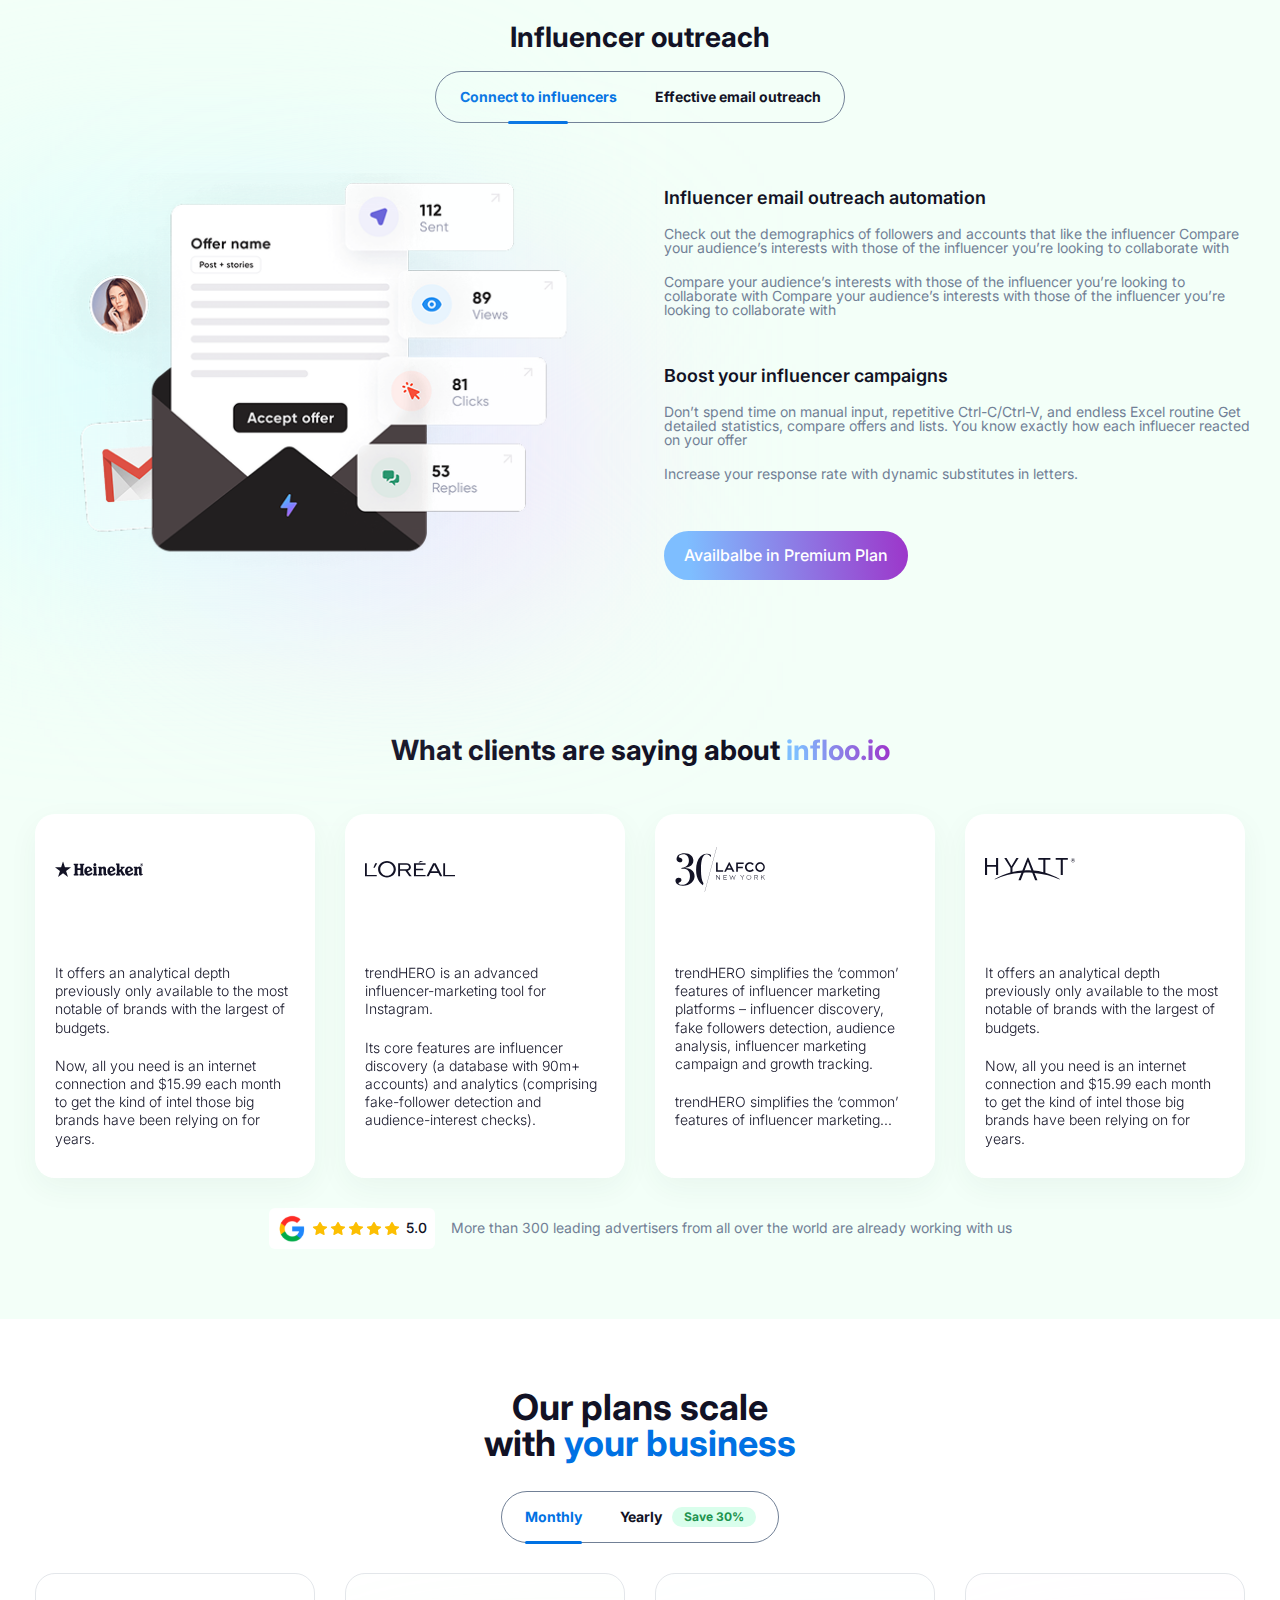
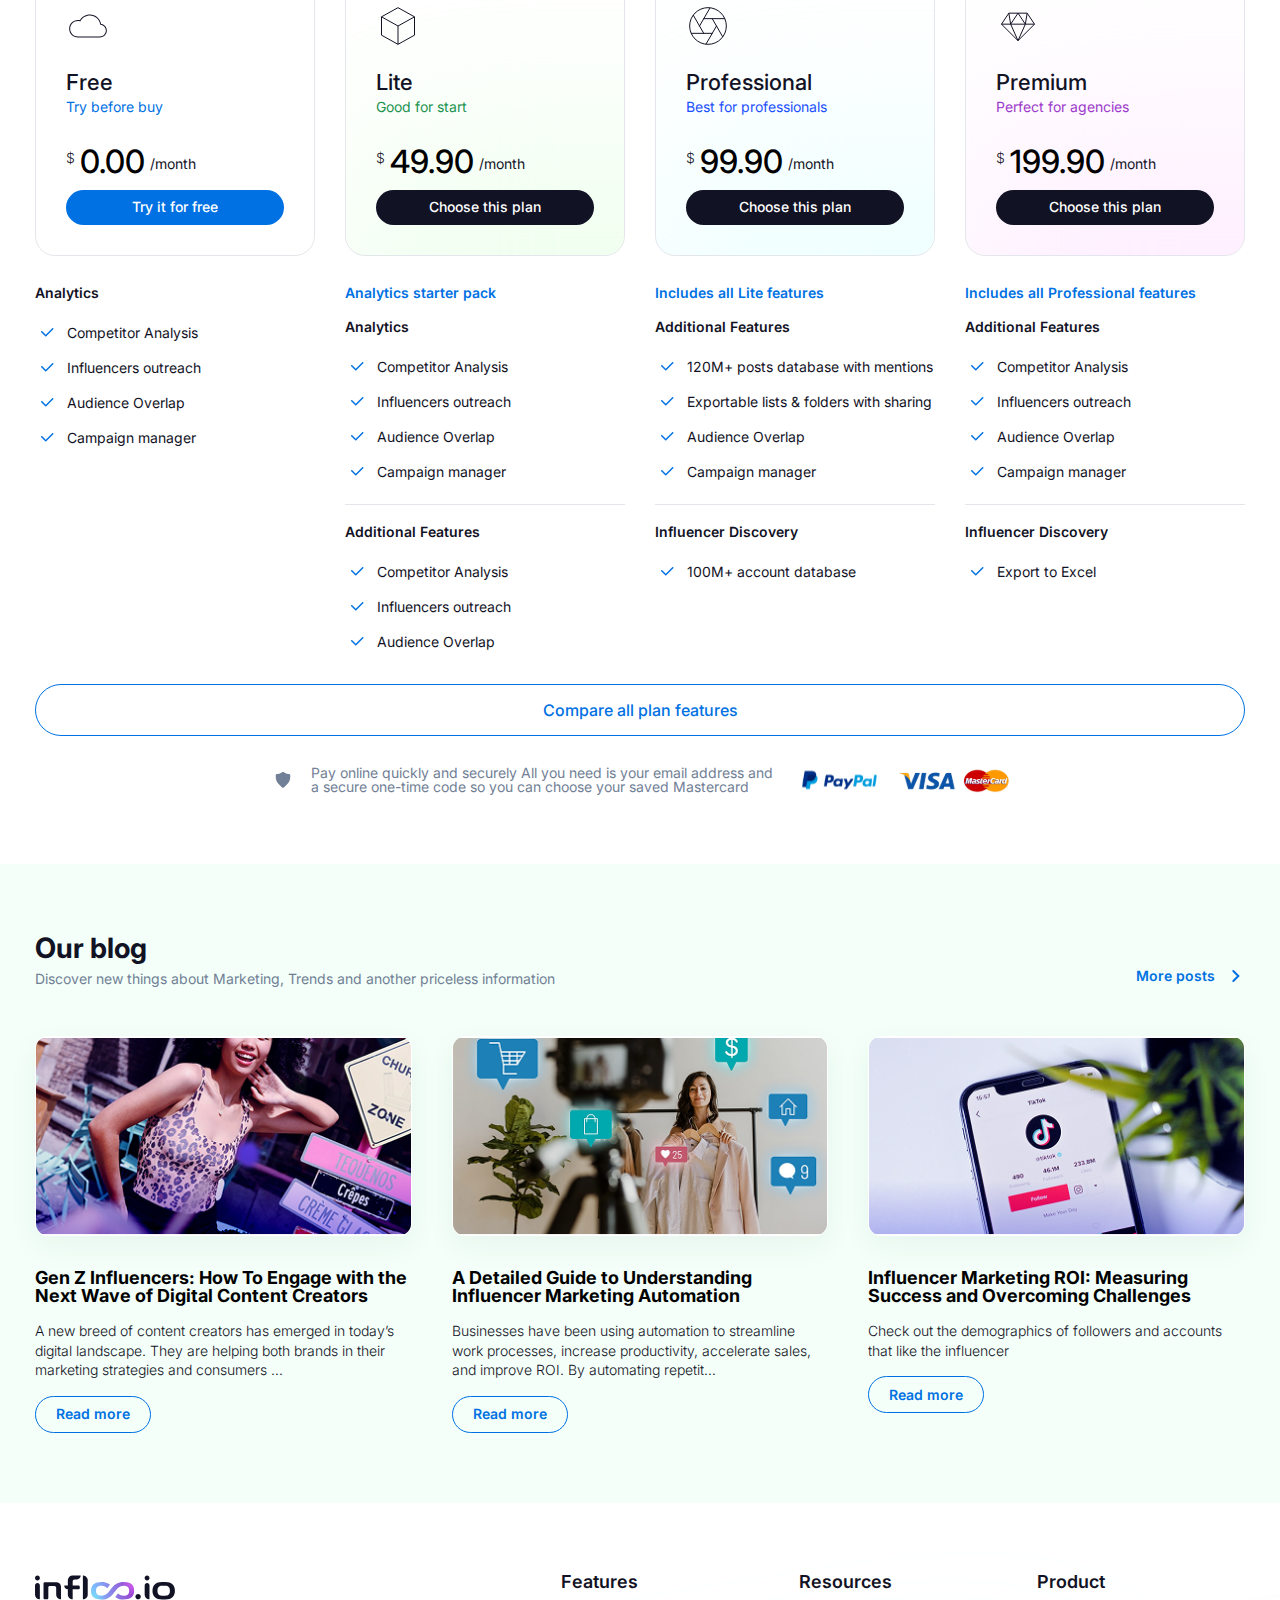
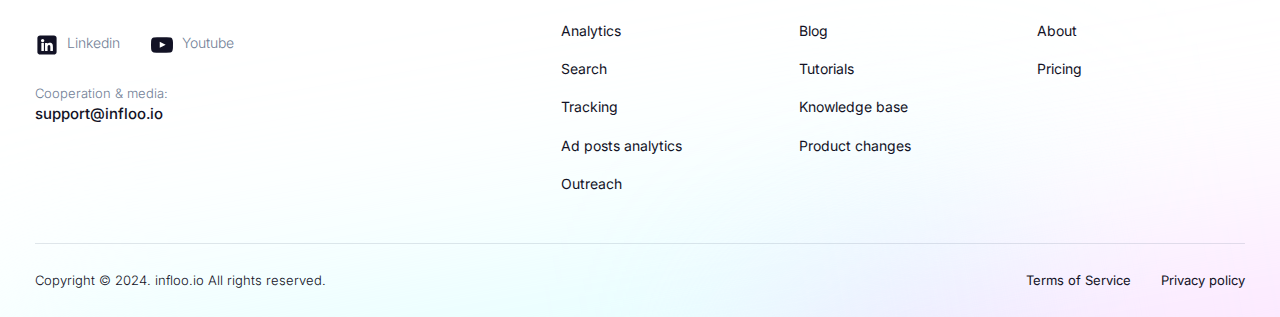
==== commit a3db5c98: "leaders section the end" ====
--- a/index.html
+++ b/index.html
@@ -116,6 +116,228 @@
         <!-- main -->
         <main>
 
+            <!-- follower -->
+            <section class="follower">
+                <div class="container">
+                    <div class="follower_in">
+                        <h3 class="main_title">
+                            Account analytics and fake follower check
+                        </h3>
+                        <div class="tabs-container">
+                            <div class="tabs">
+                                <div class="tabs_in">
+                                    <button class="tab active" data-tab="tab1">
+                                        Audience analytics
+                                    </button>
+                                    <button class="tab" data-tab="tab2">
+                                        Comment checking
+                                    </button>
+                                    <button class="tab" data-tab="tab3">
+                                        Сontent analysis
+                                    </button>
+                                    <button class="tab" data-tab="tab4">
+                                        Mentions analysis
+                                    </button>
+                                </div>
+                            </div>
+                            <div class="tab-content active" id="tab1">
+                                <div class="follower_block">
+                                    <div class="follower_img">
+                                        <div class="circle_blue"></div>
+                                        <div class="circle_pink"></div>
+                                        <img src="./assets/images/follower_img.png" alt="">
+                                    </div>
+                                    <div class="follower_text">
+                                        <div class="follower_text_in">
+                                            <div class="follower_text_block">
+                                                <h6>
+                                                    Audience by gender, city and country
+                                                </h6>
+                                                <p>
+                                                    Check out the demographics of followers and accounts that like the influencer
+                                                </p>
+                                            </div>
+                                            <div class="follower_text_block">
+                                                <h6>
+                                                    Audience type (fake follower check)
+                                                </h6>
+                                                <p>
+                                                    Check the influencer’s account for fake followers
+                                                </p>
+                                            </div>
+                                            <div class="follower_text_block">
+                                                <h6>
+                                                    Audience interests
+                                                </h6>
+                                                <p>
+                                                    Compare your audience’s interests with those of the influencer you’re looking to collaborate with
+                                                </p>
+                                            </div>
+                                            <div class="follower_text_block">
+                                                <h6>
+                                                    Followers growth
+                                                </h6>
+                                                <p>
+                                                    See how an influencer’s followers count is growing and what the growth aligns with
+                                                </p>
+                                            </div>
+                                        </div>
+                                        <a href="#">
+                                            Try it for free
+                                        </a>
+                                    </div>
+                                </div>
+                            </div>
+                            <div class="tab-content" id="tab2">
+                                <div class="follower_block">
+                                    <div class="follower_img">
+                                        <div class="circle_blue"></div>
+                                        <div class="circle_pink"></div>
+                                        <img src="./assets/images/follower_img.png" alt="">
+                                    </div>
+                                    <div class="follower_text">
+                                        <div class="follower_text_in">
+                                            <div class="follower_text_block">
+                                                <h6>
+                                                    222 Audience by gender, city and country
+                                                </h6>
+                                                <p>
+                                                    Check out the demographics of followers and accounts that like the influencer
+                                                </p>
+                                            </div>
+                                            <div class="follower_text_block">
+                                                <h6>
+                                                    Audience type (fake follower check)
+                                                </h6>
+                                                <p>
+                                                    Check the influencer’s account for fake followers
+                                                </p>
+                                            </div>
+                                            <div class="follower_text_block">
+                                                <h6>
+                                                    Audience interests
+                                                </h6>
+                                                <p>
+                                                    Compare your audience’s interests with those of the influencer you’re looking to collaborate with
+                                                </p>
+                                            </div>
+                                            <div class="follower_text_block">
+                                                <h6>
+                                                    Followers growth
+                                                </h6>
+                                                <p>
+                                                    See how an influencer’s followers count is growing and what the growth aligns with
+                                                </p>
+                                            </div>
+                                        </div>
+                                        <a href="#">
+                                            Try it for free
+                                        </a>
+                                    </div>
+                                </div>
+                            </div>
+                            <div class="tab-content" id="tab3">
+                                <div class="follower_block">
+                                    <div class="follower_img">
+                                        <div class="circle_blue"></div>
+                                        <div class="circle_pink"></div>
+                                        <img src="./assets/images/follower_img.png" alt="">
+                                    </div>
+                                    <div class="follower_text">
+                                        <div class="follower_text_in">
+                                            <div class="follower_text_block">
+                                                <h6>
+                                                    333 Audience by gender, city and country
+                                                </h6>
+                                                <p>
+                                                    Check out the demographics of followers and accounts that like the influencer
+                                                </p>
+                                            </div>
+                                            <div class="follower_text_block">
+                                                <h6>
+                                                    Audience type (fake follower check)
+                                                </h6>
+                                                <p>
+                                                    Check the influencer’s account for fake followers
+                                                </p>
+                                            </div>
+                                            <div class="follower_text_block">
+                                                <h6>
+                                                    Audience interests
+                                                </h6>
+                                                <p>
+                                                    Compare your audience’s interests with those of the influencer you’re looking to collaborate with
+                                                </p>
+                                            </div>
+                                            <div class="follower_text_block">
+                                                <h6>
+                                                    Followers growth
+                                                </h6>
+                                                <p>
+                                                    See how an influencer’s followers count is growing and what the growth aligns with
+                                                </p>
+                                            </div>
+                                        </div>
+                                        <a href="#">
+                                            Try it for free
+                                        </a>
+                                    </div>
+                                </div>
+                            </div>
+                            <div class="tab-content" id="tab4">
+                                <div class="follower_block">
+                                    <div class="follower_img">
+                                        <div class="circle_blue"></div>
+                                        <div class="circle_pink"></div>
+                                        <img src="./assets/images/follower_img.png" alt="">
+                                    </div>
+                                    <div class="follower_text">
+                                        <div class="follower_text_in">
+                                            <div class="follower_text_block">
+                                                <h6>
+                                                    444 Audience by gender, city and country
+                                                </h6>
+                                                <p>
+                                                    Check out the demographics of followers and accounts that like the influencer
+                                                </p>
+                                            </div>
+                                            <div class="follower_text_block">
+                                                <h6>
+                                                    Audience type (fake follower check)
+                                                </h6>
+                                                <p>
+                                                    Check the influencer’s account for fake followers
+                                                </p>
+                                            </div>
+                                            <div class="follower_text_block">
+                                                <h6>
+                                                    Audience interests
+                                                </h6>
+                                                <p>
+                                                    Compare your audience’s interests with those of the influencer you’re looking to collaborate with
+                                                </p>
+                                            </div>
+                                            <div class="follower_text_block">
+                                                <h6>
+                                                    Followers growth
+                                                </h6>
+                                                <p>
+                                                    See how an influencer’s followers count is growing and what the growth aligns with
+                                                </p>
+                                            </div>
+                                        </div>
+                                        <a href="#">
+                                            Try it for free
+                                        </a>
+                                    </div>
+                                </div>
+                            </div>
+                        </div>
+                    </div>
+                </div>
+            </section>
+            <!-- follower -->
+
             <!-- leaders -->
             <section class="leaders">
                 <div class="container">
@@ -184,7 +406,50 @@
                                 </div>
                             </div>
                             <div class="tab-content" id="tab2">
-
+                                <div class="leaders_block">
+                                    <div class="leaders_text">
+                                        <div class="leaders_text_in">
+                                            <div class="leaders_text_block">
+                                                <h6>
+                                                    222 Audience by gender, city and country
+                                                </h6>
+                                                <p>
+                                                    Check out the demographics of followers and accounts that like the influencer
+                                                </p>
+                                            </div>
+                                            <div class="leaders_text_block">
+                                                <h6>
+                                                    Audience type (fake follower check)
+                                                </h6>
+                                                <p>
+                                                    Check the influencer’s account for fake followers
+                                                </p>
+                                            </div>
+                                            <div class="leaders_text_block">
+                                                <h6>
+                                                    Audience interests
+                                                </h6>
+                                                <p>
+                                                    Compare your audience’s interests with those of the influencer you’re looking to collaborate with
+                                                </p>
+                                            </div>
+                                            <div class="leaders_text_block">
+                                                <h6>
+                                                    Followers growth
+                                                </h6>
+                                                <p>
+                                                    See how an influencer’s followers count is growing and what the growth aligns with
+                                                </p>
+                                            </div>
+                                        </div>
+                                        <a href="#">
+                                            Try it for free
+                                        </a>
+                                    </div>
+                                    <div class="leaders_img">
+                                        <img src="./assets/images/leaders_img.png" alt="">
+                                    </div>
+                                </div>
                             </div>
                         </div>
                     </div>
--- a/assets/scss/style.css
+++ b/assets/scss/style.css
@@ -704,14 +704,253 @@
   background: #FFFFFF;
 }
 
+.follower {
+  margin-bottom: 20px;
+}
+.follower .container {
+  max-width: 1480px;
+}
+.follower .main_title {
+  position: relative;
+  z-index: 2;
+  text-align: center;
+}
+.follower .tabs {
+  position: relative;
+  z-index: 2;
+  margin: 20px auto 50px auto;
+  max-width: 669px;
+  height: 52px;
+  border: 1px solid #718096;
+  border-radius: 99px;
+  display: flex;
+  align-items: center;
+  justify-content: center;
+}
+@media (max-width: 1024px) {
+  .follower .tabs {
+    margin: 20px auto 30px auto;
+  }
+}
+@media (max-width: 768px) {
+  .follower .tabs {
+    padding: 14px;
+    border-radius: 26px;
+    height: 171px;
+    flex-direction: column;
+  }
+}
+@media (max-width: 640px) {
+  .follower .tabs {
+    max-width: 100%;
+  }
+}
+.follower .tabs_in {
+  display: flex;
+  align-items: center;
+  justify-content: center;
+  gap: 38px;
+  position: relative;
+}
+@media (max-width: 768px) {
+  .follower .tabs_in {
+    flex-direction: column;
+    gap: 20px;
+    width: 100%;
+  }
+}
+.follower .tabs .tab {
+  font-weight: 700;
+  font-size: 14px;
+  line-height: 100%;
+  color: #121225;
+  height: 20px;
+  display: flex;
+  align-items: center;
+  justify-content: center;
+  gap: 10px;
+  position: relative;
+}
+@media (max-width: 768px) {
+  .follower .tabs .tab {
+    width: 100%;
+    color: #718096;
+    text-align: center;
+  }
+}
+.follower .tabs .tab:last-child::after {
+  display: none;
+}
+.follower .tabs .tab::after {
+  display: none;
+  content: "";
+  position: absolute;
+  height: 1px;
+  bottom: -11.5px;
+  width: calc(100% + 28px);
+  background: #718096;
+  opacity: 20%;
+}
+@media (max-width: 768px) {
+  .follower .tabs .tab::after {
+    display: flex;
+  }
+}
+.follower .tabs .tab.active {
+  color: #0071E3;
+}
+.follower .tabs .tab.active::before {
+  content: "";
+  position: absolute;
+  left: 0;
+  right: 0;
+  margin: 0 auto;
+  bottom: -17px;
+  width: 60px;
+  height: 3px;
+  border-radius: 99px;
+  background: #0071E3;
+}
+@media (max-width: 768px) {
+  .follower .tabs .tab.active::before {
+    display: none;
+  }
+}
+.follower_in {
+  background: #FFFFFF;
+  border-radius: 40px;
+  padding: 70px 20px;
+  box-shadow: 0px 10px 30px 0px rgba(42, 71, 54, 0.05);
+}
+@media (max-width: 768px) {
+  .follower_in {
+    padding: 30px 20px;
+    border-radius: 30px;
+  }
+}
+.follower_block {
+  position: relative;
+  z-index: 2;
+  display: flex;
+  align-items: center;
+  justify-content: center;
+  gap: 38px;
+}
+@media (max-width: 1024px) {
+  .follower_block {
+    flex-direction: column;
+    gap: 30px;
+  }
+}
+.follower_text_in {
+  display: grid;
+  grid-template-columns: repeat(2, 1fr);
+  gap: 50px 30px;
+  max-width: 595px;
+}
+@media (max-width: 1024px) {
+  .follower_text_in {
+    gap: 30px 20px;
+  }
+}
+.follower_text h6 {
+  font-weight: 700;
+  font-size: 18px;
+  line-height: 100%;
+  color: #121225;
+  margin-bottom: 20px;
+}
+@media (max-width: 1024px) {
+  .follower_text h6 {
+    font-size: 14px;
+    margin-bottom: 10px;
+  }
+}
+.follower_text p {
+  font-weight: 400;
+  font-size: 14px;
+  line-height: 100%;
+  color: #718096;
+}
+@media (max-width: 1024px) {
+  .follower_text p {
+    font-size: 13px;
+  }
+}
+.follower_text a {
+  width: -moz-max-content;
+  width: max-content;
+  display: block;
+  margin-top: 50px;
+  font-weight: 500;
+  font-size: 16px;
+  line-height: 100%;
+  letter-spacing: -2%;
+  color: #FFFFFF;
+  padding: 16.5px 20.5px;
+  border-radius: 99px;
+  background: #0071E3;
+}
+@media (max-width: 1024px) {
+  .follower_text a {
+    padding: 11px 33.5px;
+    font-size: 13px;
+    margin: 20px auto 0 auto;
+  }
+}
+.follower_img {
+  max-width: 598px;
+  flex-shrink: 0;
+  position: relative;
+}
+.follower_img .circle_blue {
+  width: 508px;
+  height: 397px;
+  background: rgba(212, 254, 255, 0.6);
+  filter: blur(100px);
+  position: absolute;
+  left: -20px;
+  top: -40px;
+}
+@media (max-width: 1024px) {
+  .follower_img .circle_blue {
+    left: 0;
+    top: 0;
+    width: 238px;
+    height: 164px;
+    filter: blur(41px);
+  }
+}
+.follower_img .circle_pink {
+  width: 380px;
+  height: 299px;
+  background: rgba(249, 212, 255, 0.6);
+  filter: blur(100px);
+  position: absolute;
+  right: 0;
+  bottom: 0;
+}
+@media (max-width: 1024px) {
+  .follower_img .circle_pink {
+    width: 179px;
+    height: 123px;
+    filter: blur(41px);
+  }
+}
+.follower_img img {
+  position: relative;
+  z-index: 2;
+  width: 100%;
+}
+
 .leaders .container {
   max-width: 1480px;
 }
 .leaders_in {
-  border-radius: 40px;
   background: rgb(18, 18, 37);
   overflow: hidden;
   position: relative;
+  border-radius: 40px;
   padding: 70px 20px;
 }
 @media (max-width: 768px) {
@@ -733,7 +972,8 @@
 @media (max-width: 1024px) {
   .leaders_in .circle_one {
     left: -717px;
-    bottom: -201px;
+    top: -201px;
+    bottom: auto;
     width: 1084px;
     height: 573px;
     filter: blur(50px);
@@ -749,6 +989,18 @@
   background: rgb(47, 6, 53);
   filter: blur(100px);
 }
+@media (max-width: 1024px) {
+  .leaders_in .circle_two {
+    display: none;
+    right: -370px;
+    left: auto;
+    top: auto;
+    bottom: 39px;
+    width: 719px;
+    height: 334px;
+    filter: blur(50px);
+  }
+}
 .leaders_in .circle_three {
   position: absolute;
   right: -740px;
@@ -758,6 +1010,18 @@
   height: 757px;
   background: rgb(47, 6, 53);
   filter: blur(100px);
+}
+@media (max-width: 1024px) {
+  .leaders_in .circle_three {
+    right: -717px;
+    left: auto;
+    top: auto;
+    bottom: 172px;
+    width: 848px;
+    height: 394px;
+    filter: blur(50px);
+    transform: rotate(30deg);
+  }
 }
 .leaders .main_title {
   position: relative;
@@ -888,6 +1152,7 @@
 @media (max-width: 1024px) {
   .leaders_text h6 {
     font-size: 14px;
+    margin-bottom: 10px;
   }
 }
 .leaders_text p {
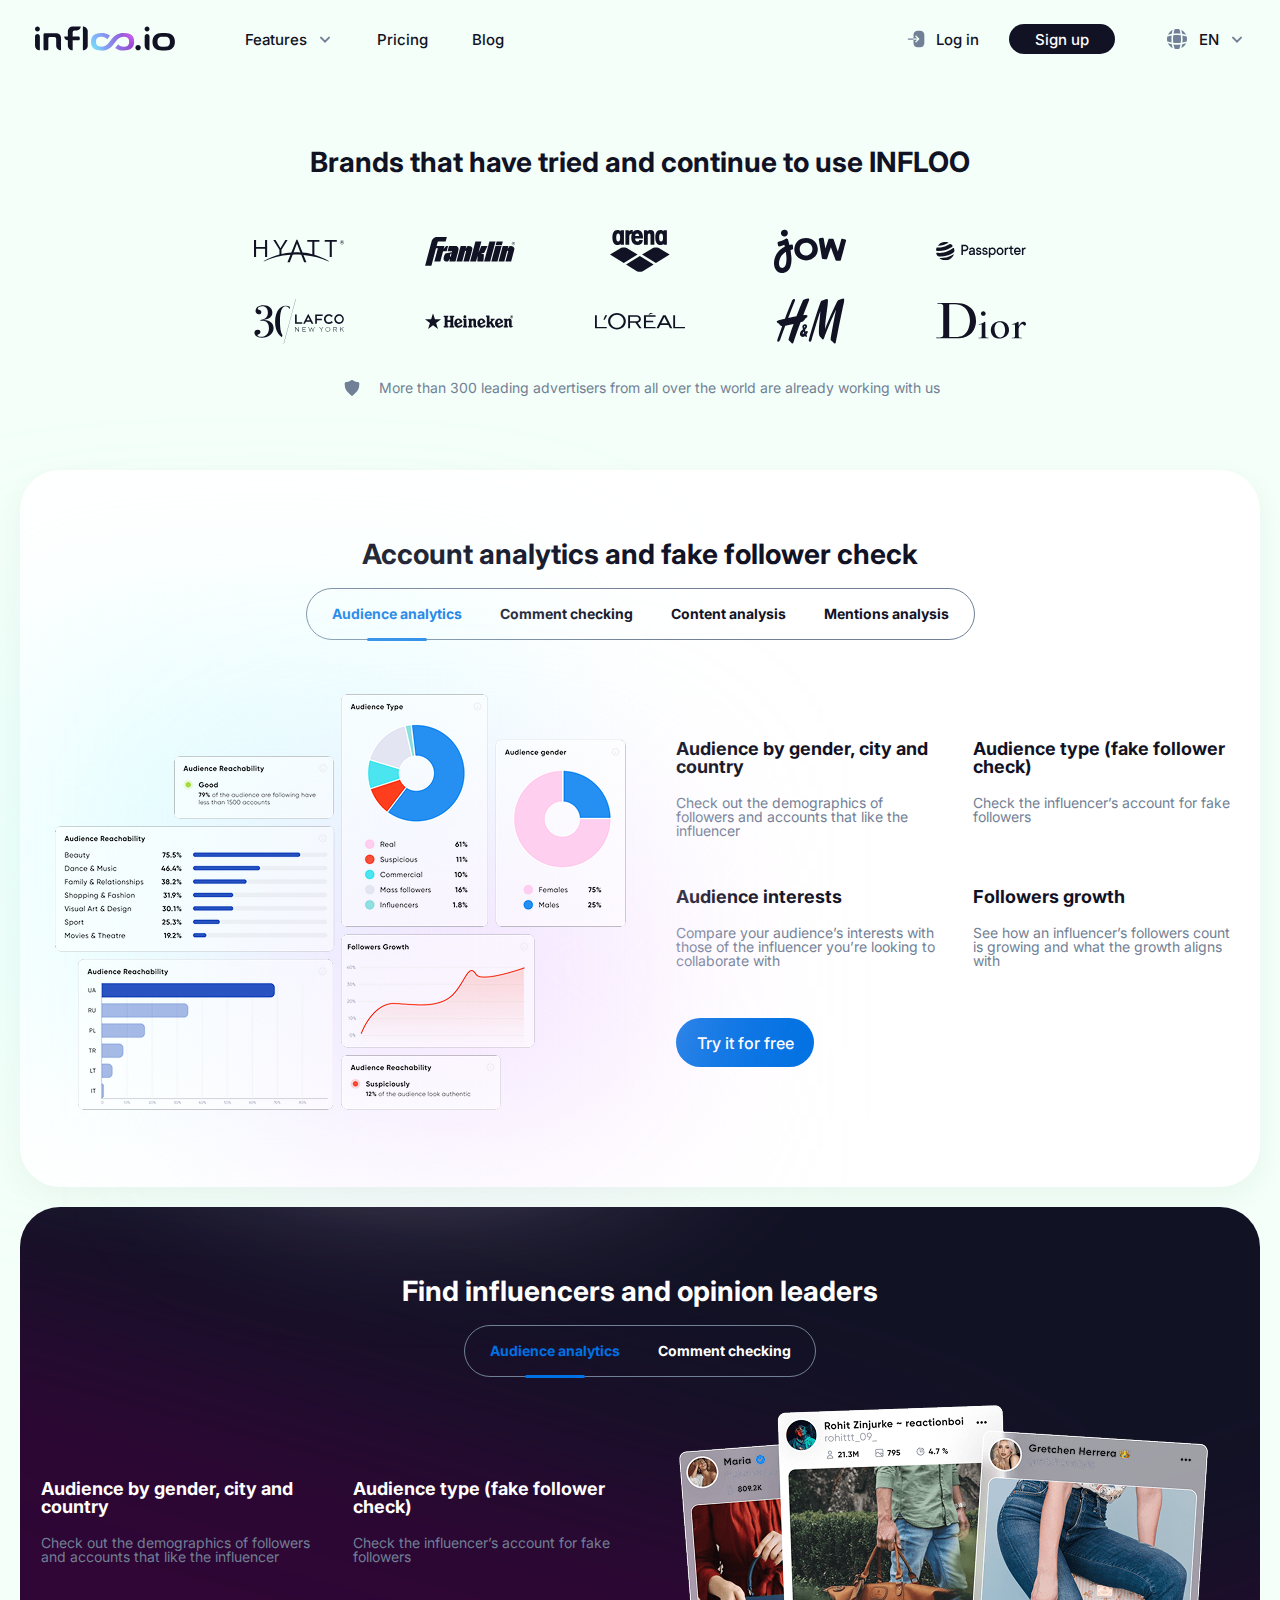
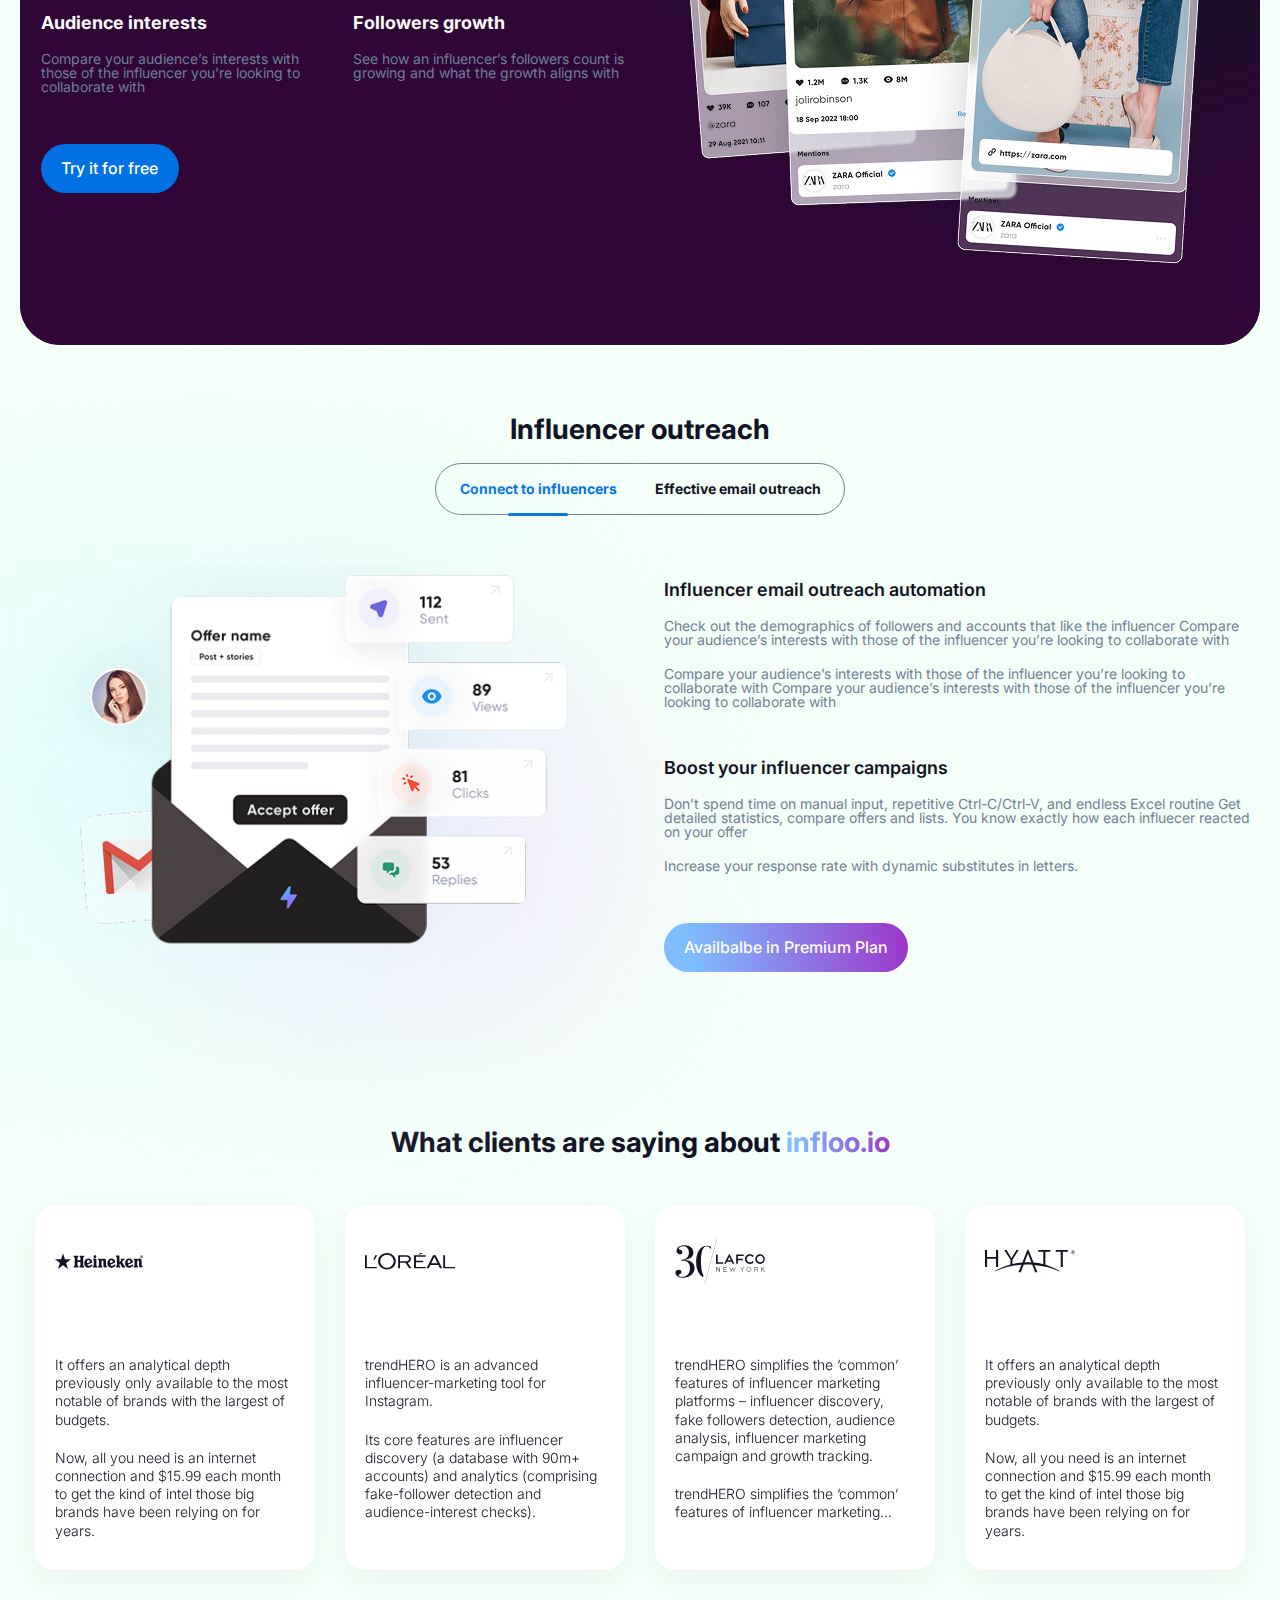
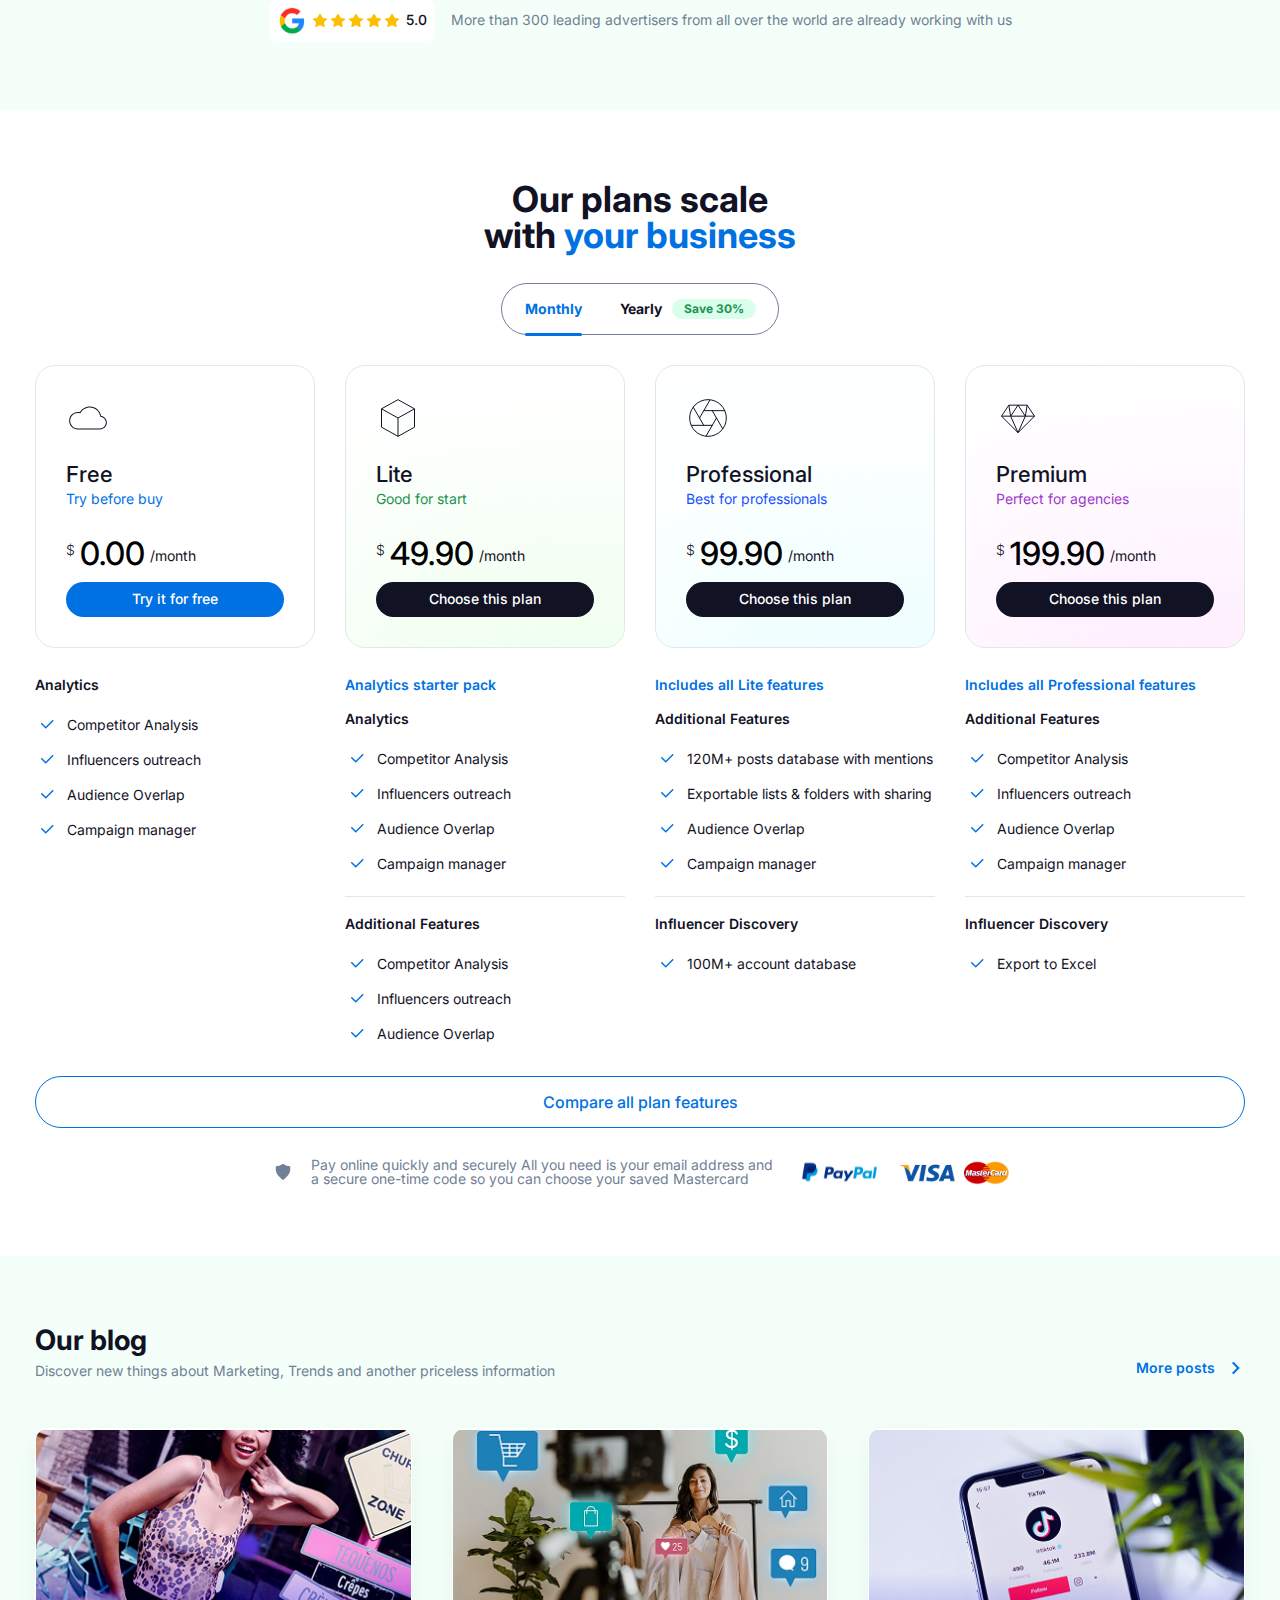
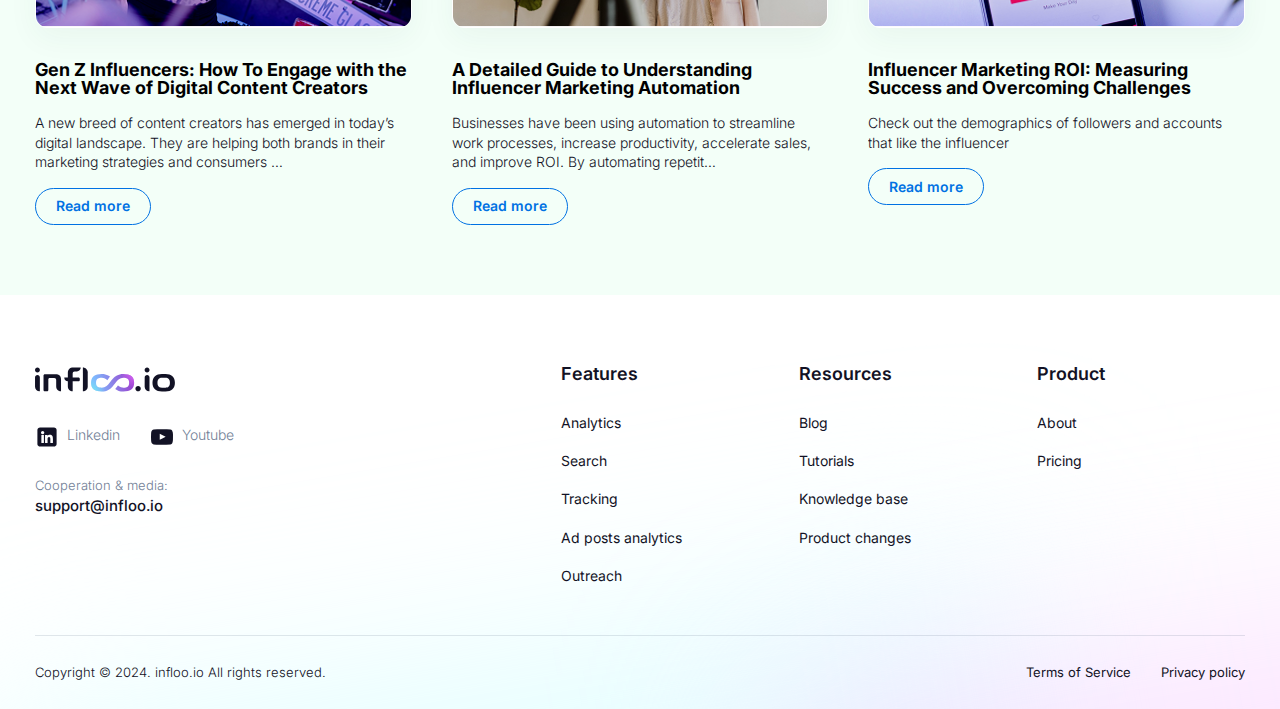
==== commit e3d2babe: "partner section the end" ====
--- a/index.html
+++ b/index.html
@@ -116,6 +116,56 @@
         <!-- main -->
         <main>
 
+            <!-- partner -->
+            <section class="partner">
+                <div class="container">
+                    <h3 class="main_title">
+                        Brands that have tried and continue to use INFLOO
+                    </h3>
+                    <div class="partner_in">
+                        <div class="partner_logo">
+                            <img src="./assets/images/logo/logo1.svg" alt="">
+                        </div>
+                        <div class="partner_logo">
+                            <img src="./assets/images/logo/logo2.svg" alt="">
+                        </div>
+                        <div class="partner_logo">
+                            <img src="./assets/images/logo/logo3.svg" alt="">
+                        </div>
+                        <div class="partner_logo">
+                            <img src="./assets/images/logo/logo4.svg" alt="">
+                        </div>
+                        <div class="partner_logo">
+                            <img src="./assets/images/logo/logo5.svg" alt="">
+                        </div>
+                        <div class="partner_logo">
+                            <img src="./assets/images/logo/logo6.svg" alt="">
+                        </div>
+                        <div class="partner_logo">
+                            <img src="./assets/images/logo/logo7.svg" alt="">
+                        </div>
+                        <div class="partner_logo">
+                            <img src="./assets/images/logo/logo8.svg" alt="">
+                        </div>
+                        <div class="partner_logo">
+                            <img src="./assets/images/logo/logo9.svg" alt="">
+                        </div>
+                        <div class="partner_logo">
+                            <img src="./assets/images/logo/logo10.svg" alt="">
+                        </div>
+                    </div>
+                    <div class="partner_bottom">
+                        <p>
+                            <svg width="24" height="24" viewBox="0 0 24 24" fill="none" xmlns="http://www.w3.org/2000/svg">
+                                <path d="M13.1607 4.40707C12.4466 3.9771 11.5534 3.9771 10.8393 4.40707L10.323 4.71796C9.07029 5.4723 7.66391 5.93519 6.20803 6.07235L5.88275 6.103C5.24066 6.16349 4.75 6.70255 4.75 7.34749V8.99137C4.75 11.77 5.87808 14.4296 7.87584 16.3608L11.1312 19.5078C11.6157 19.9762 12.3843 19.9762 12.8688 19.5078L16.1242 16.3608C18.1219 14.4296 19.25 11.77 19.25 8.99137V7.34749C19.25 6.70255 18.7593 6.16349 18.1172 6.103L17.792 6.07235C16.3361 5.93519 14.9297 5.4723 13.677 4.71796L13.1607 4.40707Z" fill="#718096"/>
+                            </svg>
+                            More than 300 leading advertisers from all over the world are already working with us
+                        </p>
+                    </div>
+                </div>
+            </section>
+            <!-- partner -->
+
             <!-- follower -->
             <section class="follower">
                 <div class="container">
--- a/assets/scss/style.css
+++ b/assets/scss/style.css
@@ -504,7 +504,7 @@
   background: #FFFFFF;
   width: 100%;
   box-shadow: 0px 10px 30px 0px rgba(42, 71, 54, 0.0509803922);
-  z-index: 1;
+  z-index: 3;
   border-radius: 16px;
   padding: 16px 10px;
   align-items: center;
@@ -704,6 +704,80 @@
   background: #FFFFFF;
 }
 
+.partner {
+  padding: 70px 0;
+}
+@media (max-width: 768px) {
+  .partner {
+    padding: 30px 0;
+  }
+}
+.partner .main_title {
+  margin-bottom: 50px;
+  text-align: center;
+}
+@media (max-width: 768px) {
+  .partner .main_title {
+    margin-bottom: 20px;
+  }
+}
+.partner_in {
+  max-width: 832px;
+  margin: 0 auto;
+  display: grid;
+  grid-template-columns: repeat(5, 1fr);
+  gap: 20px;
+}
+@media (max-width: 768px) {
+  .partner_in {
+    grid-template-columns: repeat(3, 1fr);
+  }
+}
+@media (max-width: 640px) {
+  .partner_in {
+    gap: 14px;
+  }
+}
+.partner_logo {
+  display: flex;
+  align-items: center;
+  justify-content: center;
+}
+.partner_logo img {
+  width: 90px;
+  height: 50px;
+}
+@media (max-width: 640px) {
+  .partner_logo img {
+    width: 72px;
+    height: 40px;
+  }
+}
+.partner_bottom {
+  margin-top: 30px;
+  display: flex;
+  justify-content: center;
+}
+.partner_bottom svg {
+  display: flex;
+  flex-shrink: 0;
+}
+.partner_bottom p {
+  display: flex;
+  align-items: center;
+  gap: 15px;
+  font-weight: 400;
+  font-size: 14px;
+  line-height: 100%;
+  color: #718096;
+}
+@media (max-width: 640px) {
+  .partner_bottom p {
+    font-size: 13px;
+    align-items: start;
+  }
+}
+
 .follower {
   margin-bottom: 20px;
 }
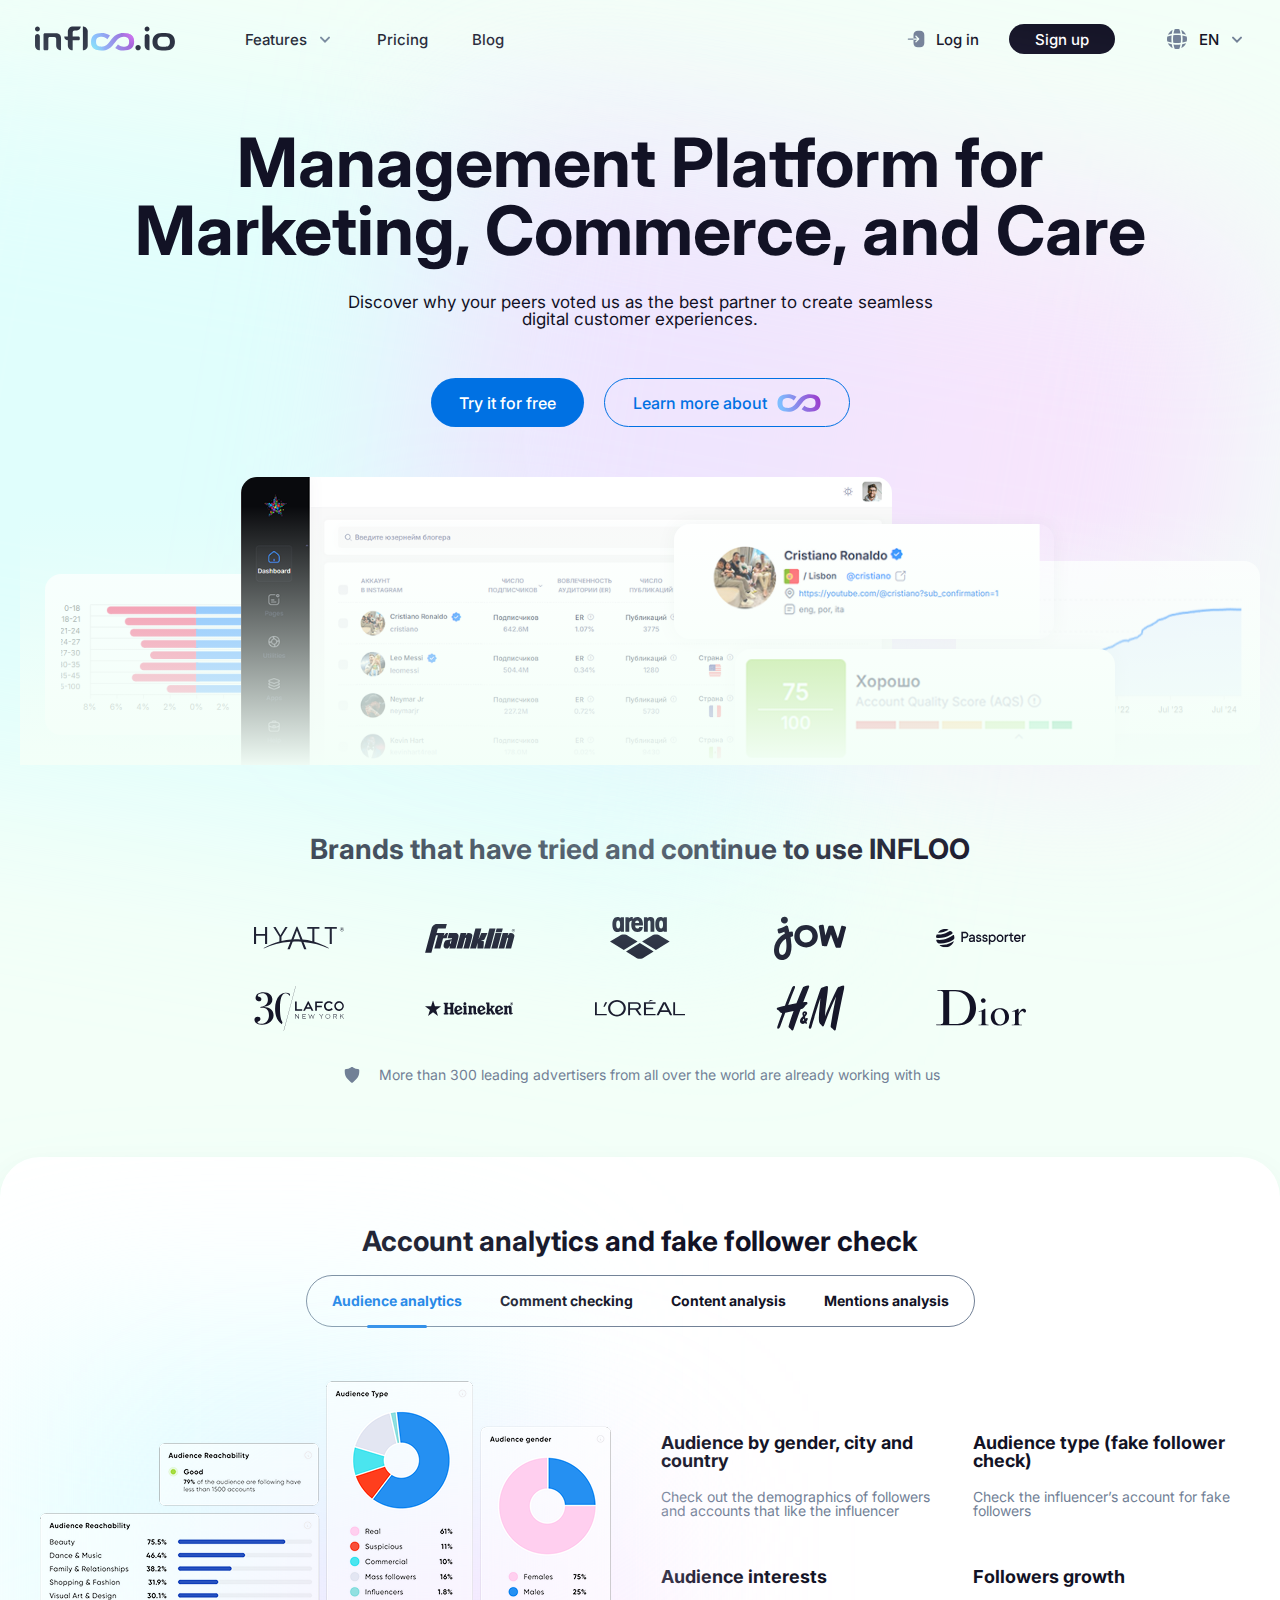
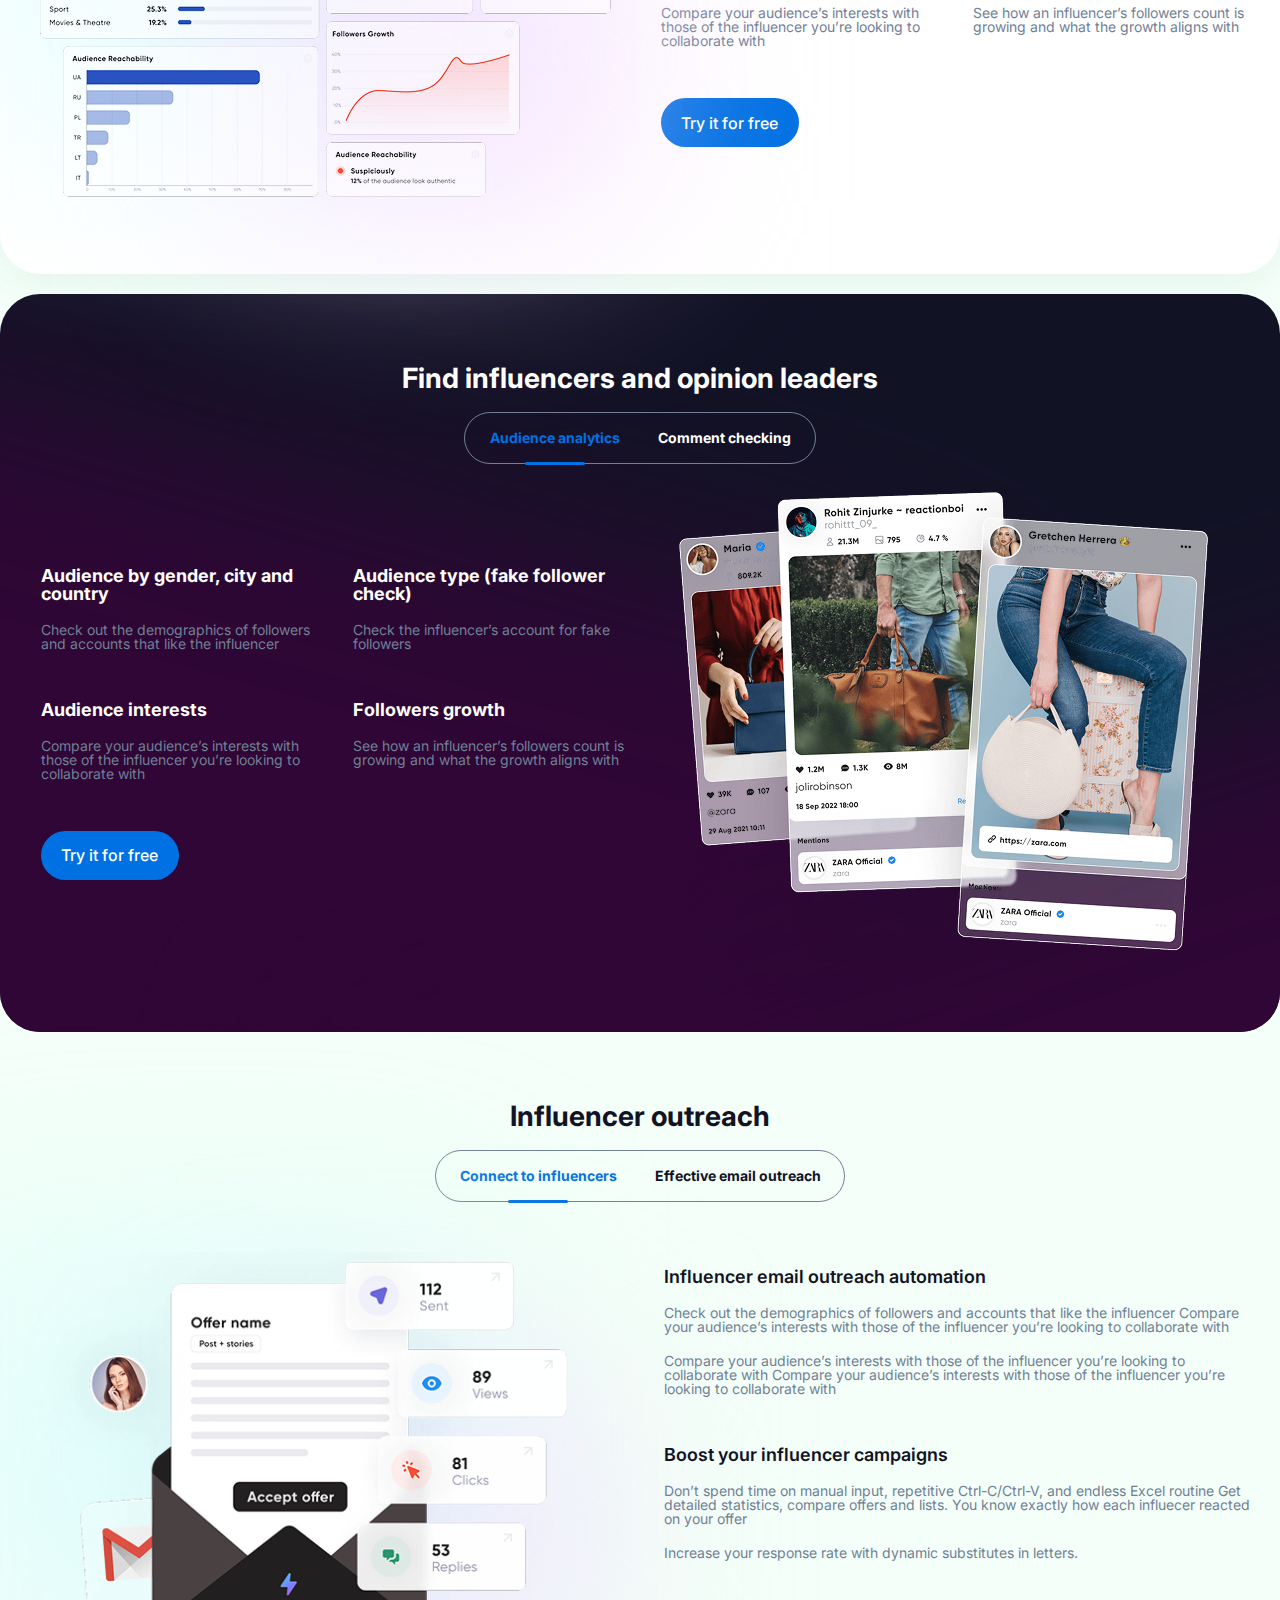
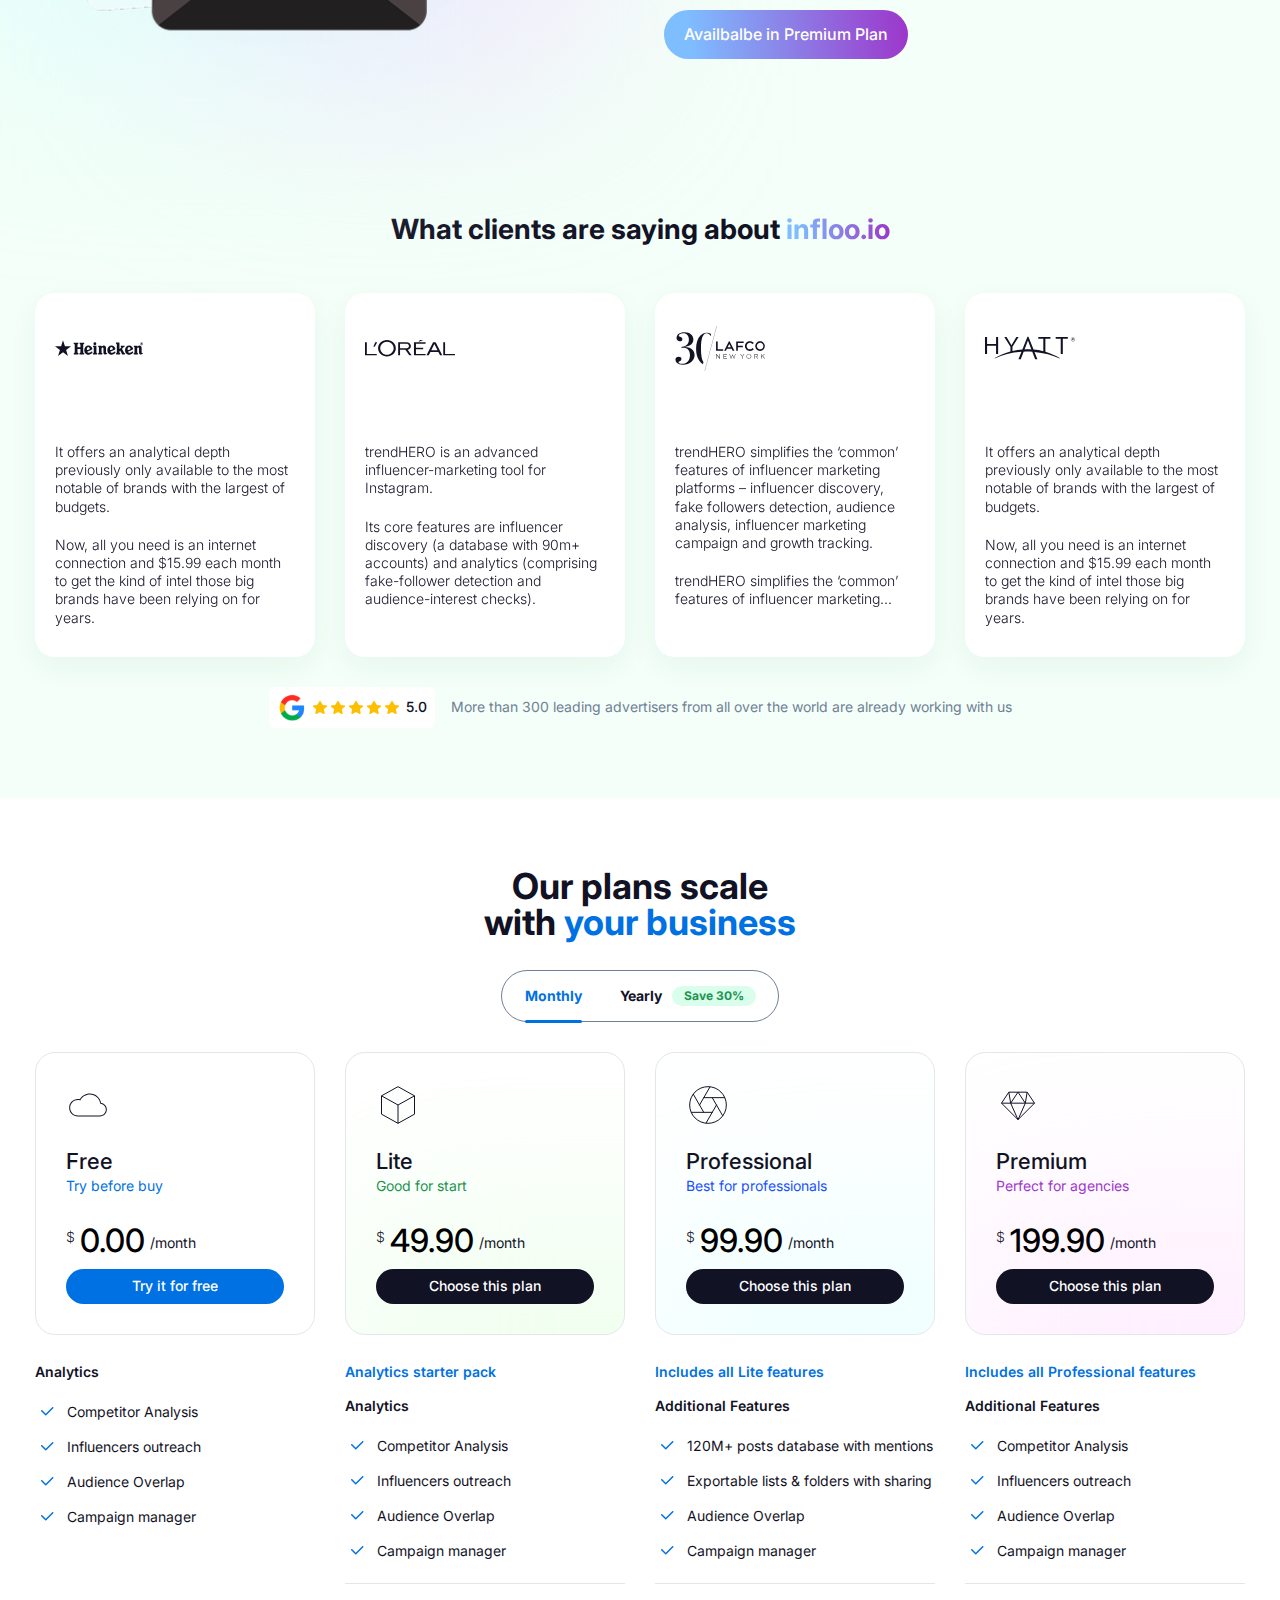
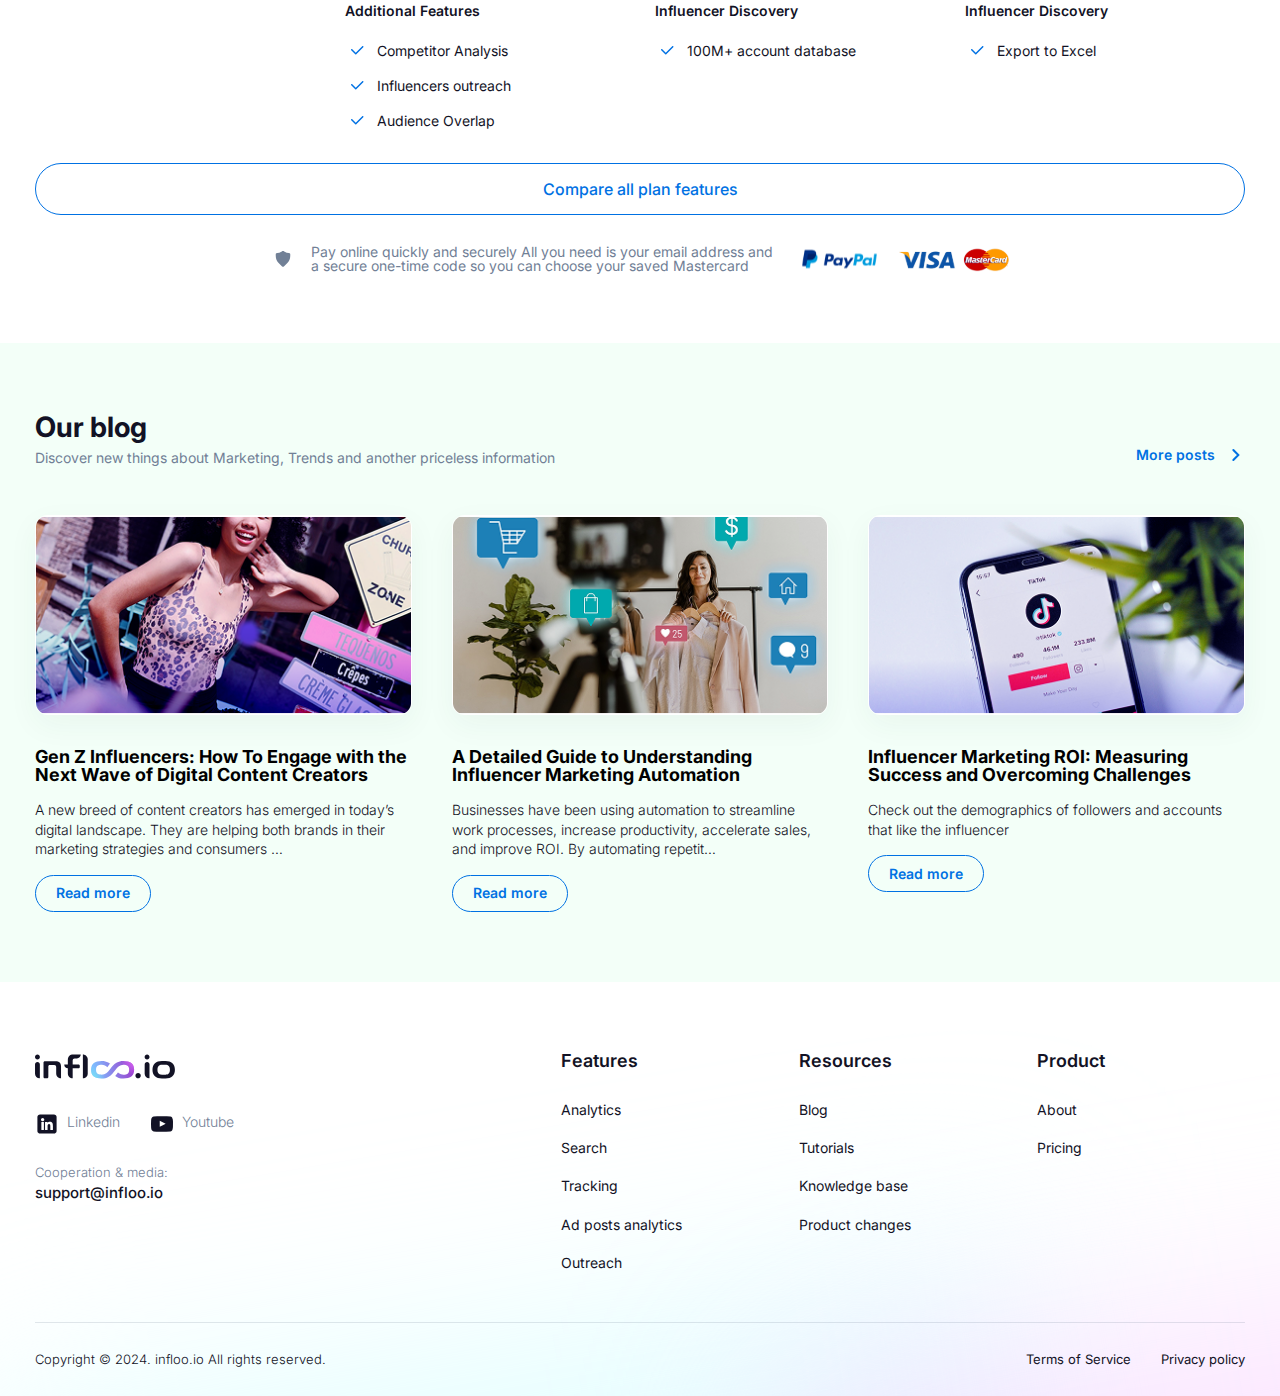
==== commit caba4542: "home the end" ====
--- a/index.html
+++ b/index.html
@@ -116,6 +116,41 @@
         <!-- main -->
         <main>
 
+            <!-- home -->
+            <section class="home">
+                <div class="container">
+                    <div class="circle_blue"></div>
+                    <div class="circle_pink"></div>
+                    <div class="home_in">
+                        <h1>
+                            Management Platform for<br> Marketing, Commerce, and Care
+                        </h1>
+                        <p>
+                            Discover why your peers voted us as the best partner to create seamless digital customer experiences.
+                        </p>
+                        <div class="home_btns">
+                            <a href="#" class="blue_btn">
+                                Try it for free
+                            </a>
+                            <a href="#" class="btn_two">
+                                Learn more about
+                                <img src="./assets/images/icons/home_btn_icon.svg" alt="">
+                            </a>
+                        </div>
+                        <div class="home_imgs">
+                            <img class="img_one" src="./assets/images/home_img1.png" alt="">
+                            <img class="img_two" src="./assets/images/home_img2.png" alt="">
+                            <img class="img_five" src="./assets/images/home_img5.png" alt="">
+                            <div class="home_imgs_block">
+                                <img class="img_three" src="./assets/images/home_img3.png" alt="">
+                                <img class="img_four" src="./assets/images/home_img4.png" alt="">
+                            </div>
+                        </div>
+                    </div>
+                </div>
+            </section>
+            <!-- home -->
+
             <!-- partner -->
             <section class="partner">
                 <div class="container">
--- a/assets/scss/style.css
+++ b/assets/scss/style.css
@@ -704,6 +704,327 @@
   background: #FFFFFF;
 }
 
+.home {
+  padding-top: 50px;
+}
+@media (max-width: 1024px) {
+  .home {
+    padding-top: 20px;
+  }
+}
+.home .container {
+  max-width: 1480px;
+  position: relative;
+}
+.home .circle_blue {
+  position: absolute;
+  top: 12px;
+  left: -240px;
+  width: 1083px;
+  height: 681px;
+  background: rgba(212, 254, 255, 0.6);
+  filter: blur(100px);
+  transform: rotate(9.55deg);
+}
+@media (max-width: 1024px) {
+  .home .circle_blue {
+    width: 343px;
+    height: 215px;
+    left: -130px;
+    bottom: -38px;
+    filter: blur(30px);
+    top: auto;
+  }
+}
+.home .circle_pink {
+  position: absolute;
+  top: 47px;
+  right: 39px;
+  width: 811px;
+  height: 511px;
+  background: rgba(249, 212, 255, 0.6);
+  filter: blur(100px);
+  transform: rotate(9.55deg);
+}
+@media (max-width: 1024px) {
+  .home .circle_pink {
+    width: 256px;
+    height: 161px;
+    right: -42px;
+    bottom: 17px;
+    filter: blur(30px);
+    top: auto;
+  }
+}
+.home_in {
+  position: relative;
+  z-index: 2;
+}
+.home h1 {
+  font-weight: 700;
+  font-size: 68px;
+  line-height: 68px;
+  text-align: center;
+  margin-bottom: 30px;
+  color: #121225;
+}
+@media (max-width: 1024px) {
+  .home h1 {
+    font-size: 24px;
+    line-height: 120%;
+    margin-bottom: 20px;
+  }
+}
+.home p {
+  font-weight: 400;
+  font-size: 17px;
+  line-height: 100%;
+  text-align: center;
+  color: #121225;
+  max-width: 604px;
+  margin: 0 auto;
+}
+@media (max-width: 1024px) {
+  .home p {
+    font-size: 14px;
+  }
+}
+.home_btns {
+  margin: 50px auto;
+  display: flex;
+  align-items: center;
+  justify-content: center;
+  gap: 20px;
+}
+@media (max-width: 1024px) {
+  .home_btns {
+    margin: 30px 0 15px 0;
+    gap: 10px;
+  }
+}
+@media (max-width: 768px) {
+  .home_btns {
+    flex-direction: column;
+  }
+}
+.home_btns .blue_btn {
+  font-weight: 500;
+  font-size: 16px;
+  line-height: 100%;
+  letter-spacing: -2%;
+  color: #FFFFFF;
+  padding: 16.5px 28px;
+  display: flex;
+  justify-content: center;
+  border-radius: 99px;
+  background: #0071E3;
+}
+@media (max-width: 768px) {
+  .home_btns .blue_btn {
+    width: 223px;
+    font-size: 14px;
+  }
+}
+.home_btns .btn_two {
+  font-weight: 500;
+  font-size: 16px;
+  line-height: 100%;
+  letter-spacing: -2%;
+  color: #0071E3;
+  display: flex;
+  justify-content: center;
+  align-items: center;
+  gap: 10px;
+  padding: 14.5px 28px;
+  border-radius: 99px;
+  border: 1px solid #0071E3;
+}
+@media (max-width: 768px) {
+  .home_btns .btn_two {
+    width: 223px;
+    font-size: 14px;
+    white-space: nowrap;
+  }
+}
+.home_imgs {
+  height: 378px;
+  position: relative;
+  overflow: hidden;
+}
+@media (max-width: 1280px) {
+  .home_imgs {
+    height: 288px;
+  }
+}
+@media (max-width: 1024px) {
+  .home_imgs {
+    height: 199px;
+  }
+}
+@media (max-width: 768px) {
+  .home_imgs {
+    overflow: visible;
+    height: 119px;
+  }
+}
+.home_imgs::before {
+  content: "";
+  position: absolute;
+  bottom: -5px;
+  left: 0;
+  z-index: 4;
+  height: 264px;
+  width: 100%;
+  background: linear-gradient(180deg, rgba(243, 255, 248, 0) 0%, #F3FFF8 100%);
+}
+@media (max-width: 1024px) {
+  .home_imgs::before {
+    height: 100px;
+  }
+}
+@media (max-width: 768px) {
+  .home_imgs::before {
+    height: 83px;
+    left: -74px;
+    width: calc(100% + 146px);
+  }
+}
+.home_imgs .img_one {
+  width: 851px;
+  height: 378px;
+  border-radius: 16px 16px 0 0;
+  position: absolute;
+  left: 221px;
+  z-index: 2;
+}
+@media (max-width: 1280px) {
+  .home_imgs .img_one {
+    width: 651px;
+    height: auto;
+  }
+}
+@media (max-width: 1024px) {
+  .home_imgs .img_one {
+    width: 451px;
+    margin: auto;
+    left: 0;
+    right: 0;
+  }
+}
+@media (max-width: 768px) {
+  .home_imgs .img_one {
+    width: 269px;
+    height: 119px;
+    border-radius: 5px 5px 0 0;
+  }
+}
+@media (max-width: 480px) {
+  .home_imgs .img_one {
+    margin: 0;
+  }
+}
+.home_imgs .img_two {
+  width: 354px;
+  height: 161px;
+  border-radius: 16px;
+  position: absolute;
+  left: 25px;
+  top: 97px;
+}
+@media (max-width: 1024px) {
+  .home_imgs .img_two {
+    left: 0;
+    height: auto;
+    width: 200px;
+  }
+}
+@media (max-width: 768px) {
+  .home_imgs .img_two {
+    width: 112px;
+    height: 51px;
+    border-radius: 5px;
+    left: -66px;
+    top: 31px;
+    opacity: 80%;
+  }
+}
+.home_imgs .img_five {
+  position: absolute;
+  right: 0;
+  top: 84px;
+  width: 304px;
+  height: 173px;
+  border-radius: 16px;
+}
+@media (max-width: 1024px) {
+  .home_imgs .img_five {
+    height: auto;
+    width: 200px;
+  }
+}
+@media (max-width: 768px) {
+  .home_imgs .img_five {
+    width: 96px;
+    height: 55px;
+    border-radius: 5px;
+    right: -55px;
+    top: 26px;
+    opacity: 80%;
+  }
+}
+.home_imgs_block {
+  width: 441px;
+  display: flex;
+  flex-direction: column;
+  gap: 10px;
+  position: absolute;
+  right: 145px;
+  top: 47px;
+  z-index: 3;
+}
+@media (max-width: 1024px) {
+  .home_imgs_block {
+    width: 160px;
+    height: 95px;
+    right: 50px;
+  }
+}
+@media (max-width: 768px) {
+  .home_imgs_block {
+    right: -10px;
+    width: 139px;
+    height: 79px;
+    gap: 3px;
+    top: 14px;
+  }
+}
+.home_imgs_block img {
+  width: 380px;
+  bottom: 120px;
+  box-shadow: 0px 0px 20px 0px rgba(42, 71, 54, 0.05);
+  border-radius: 16px;
+}
+@media (max-width: 1024px) {
+  .home_imgs_block img {
+    height: 45px;
+  }
+}
+@media (max-width: 768px) {
+  .home_imgs_block img {
+    width: 120px;
+    height: 38px;
+    border-radius: 5px;
+  }
+}
+.home_imgs_block img:last-child {
+  margin-left: auto;
+}
+@media (max-width: 1024px) {
+  .home_imgs_block img:last-child {
+    transform: translateX(20px);
+  }
+}
+
 .partner {
   padding: 70px 0;
 }
@@ -783,6 +1104,7 @@
 }
 .follower .container {
   max-width: 1480px;
+  padding: 0;
 }
 .follower .main_title {
   position: relative;
@@ -1019,6 +1341,7 @@
 
 .leaders .container {
   max-width: 1480px;
+  padding: 0;
 }
 .leaders_in {
   background: rgb(18, 18, 37);
